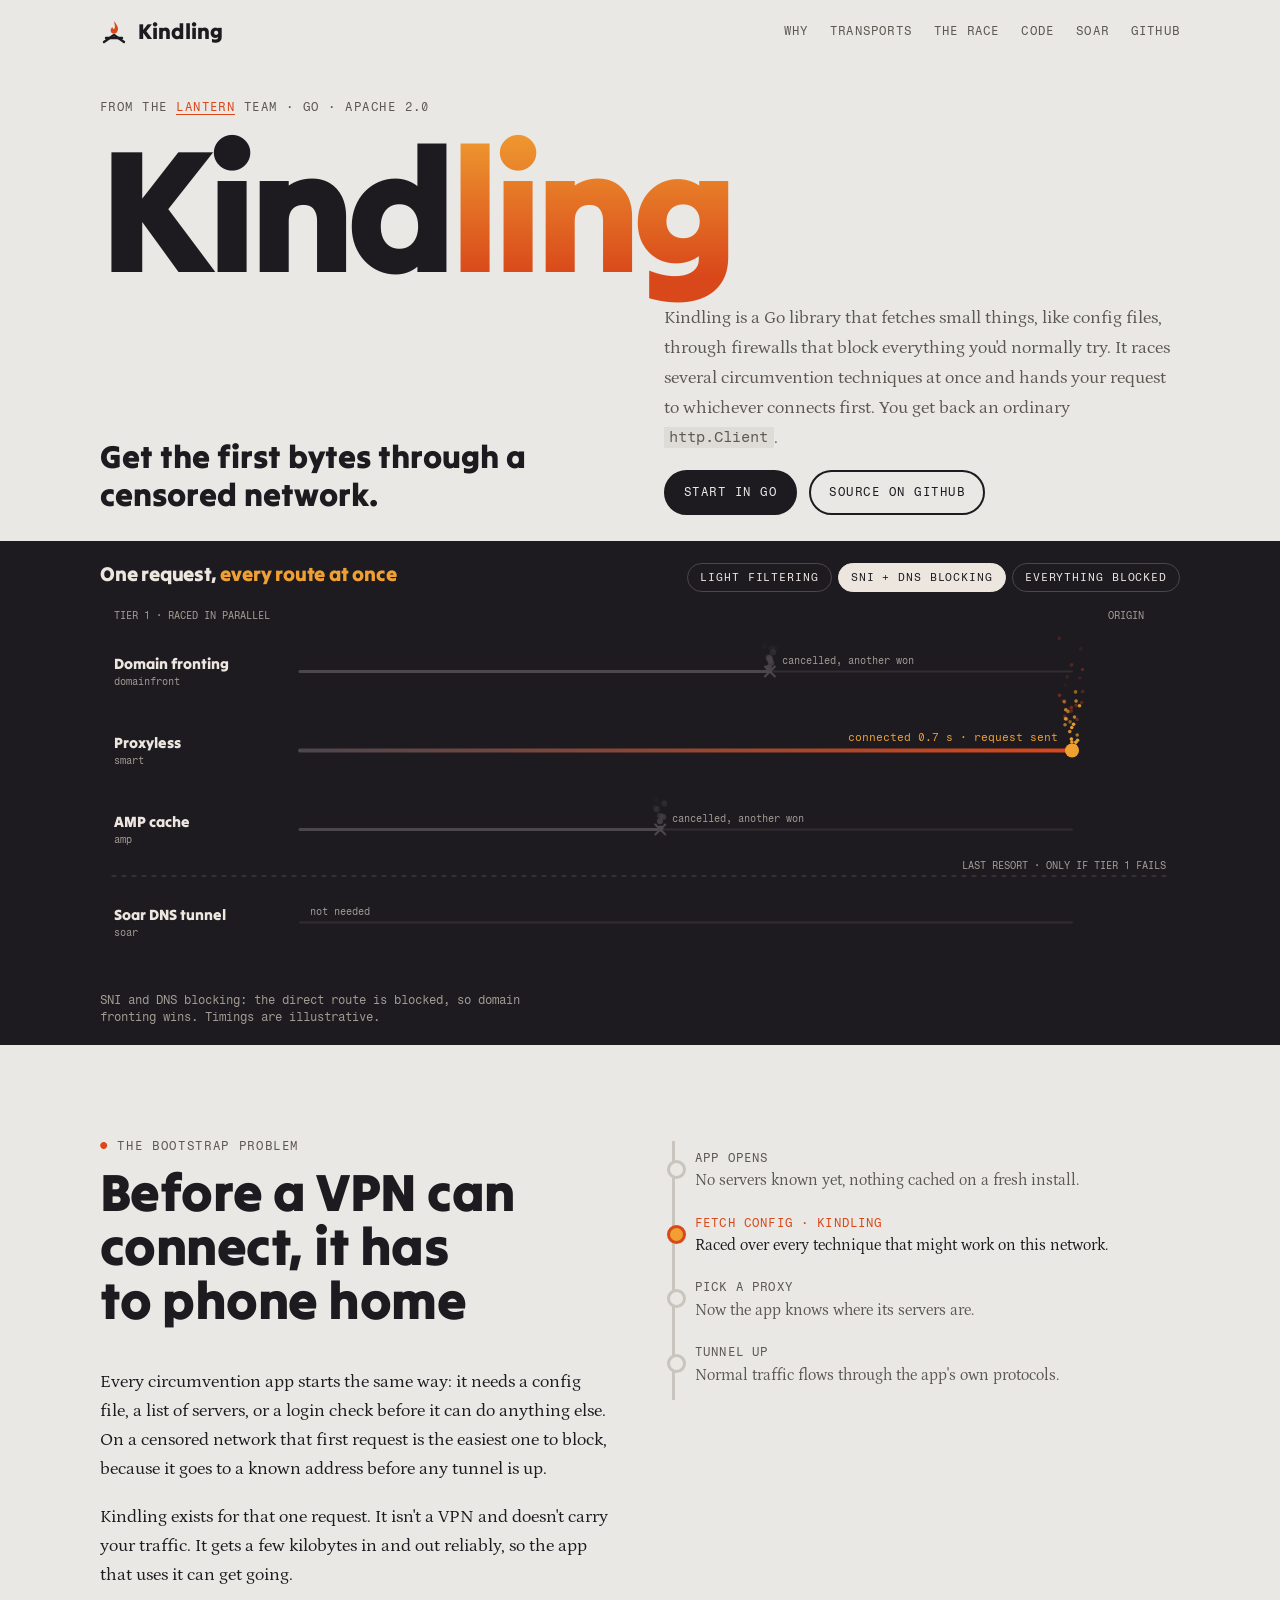
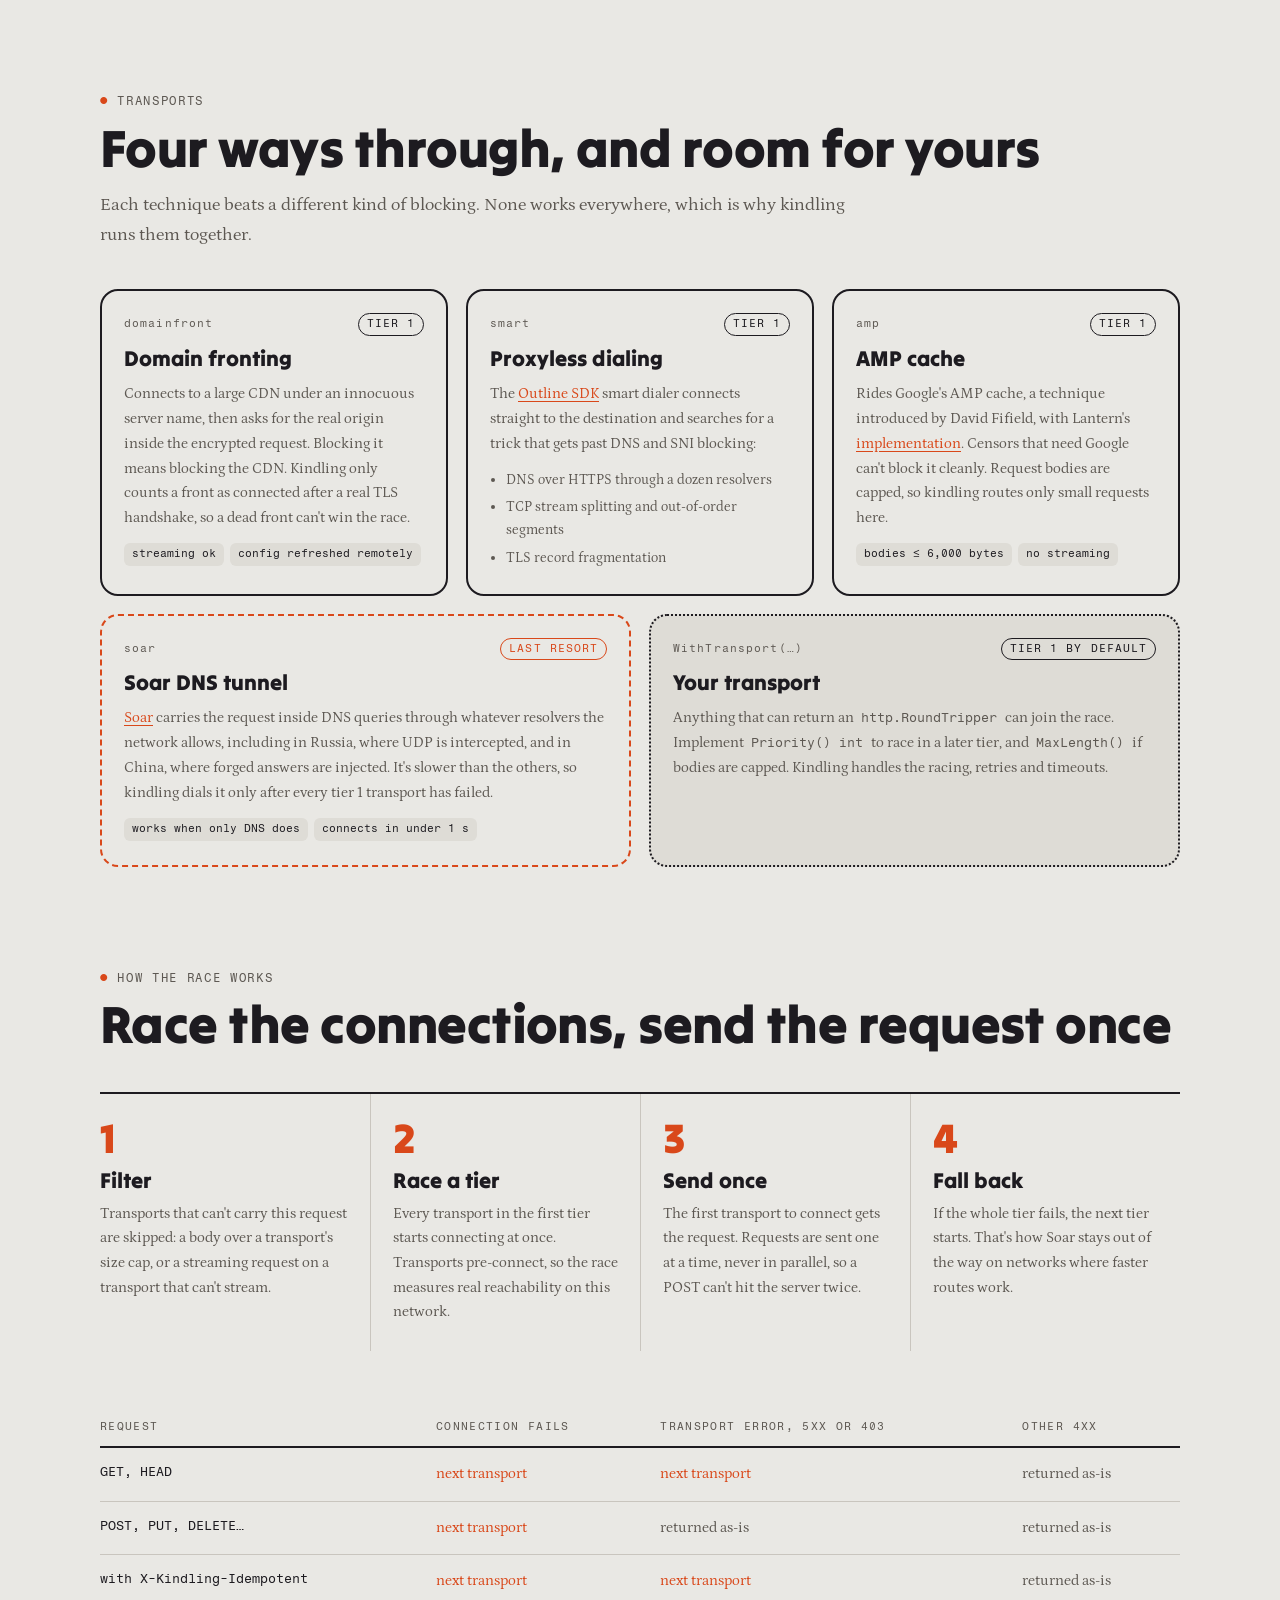
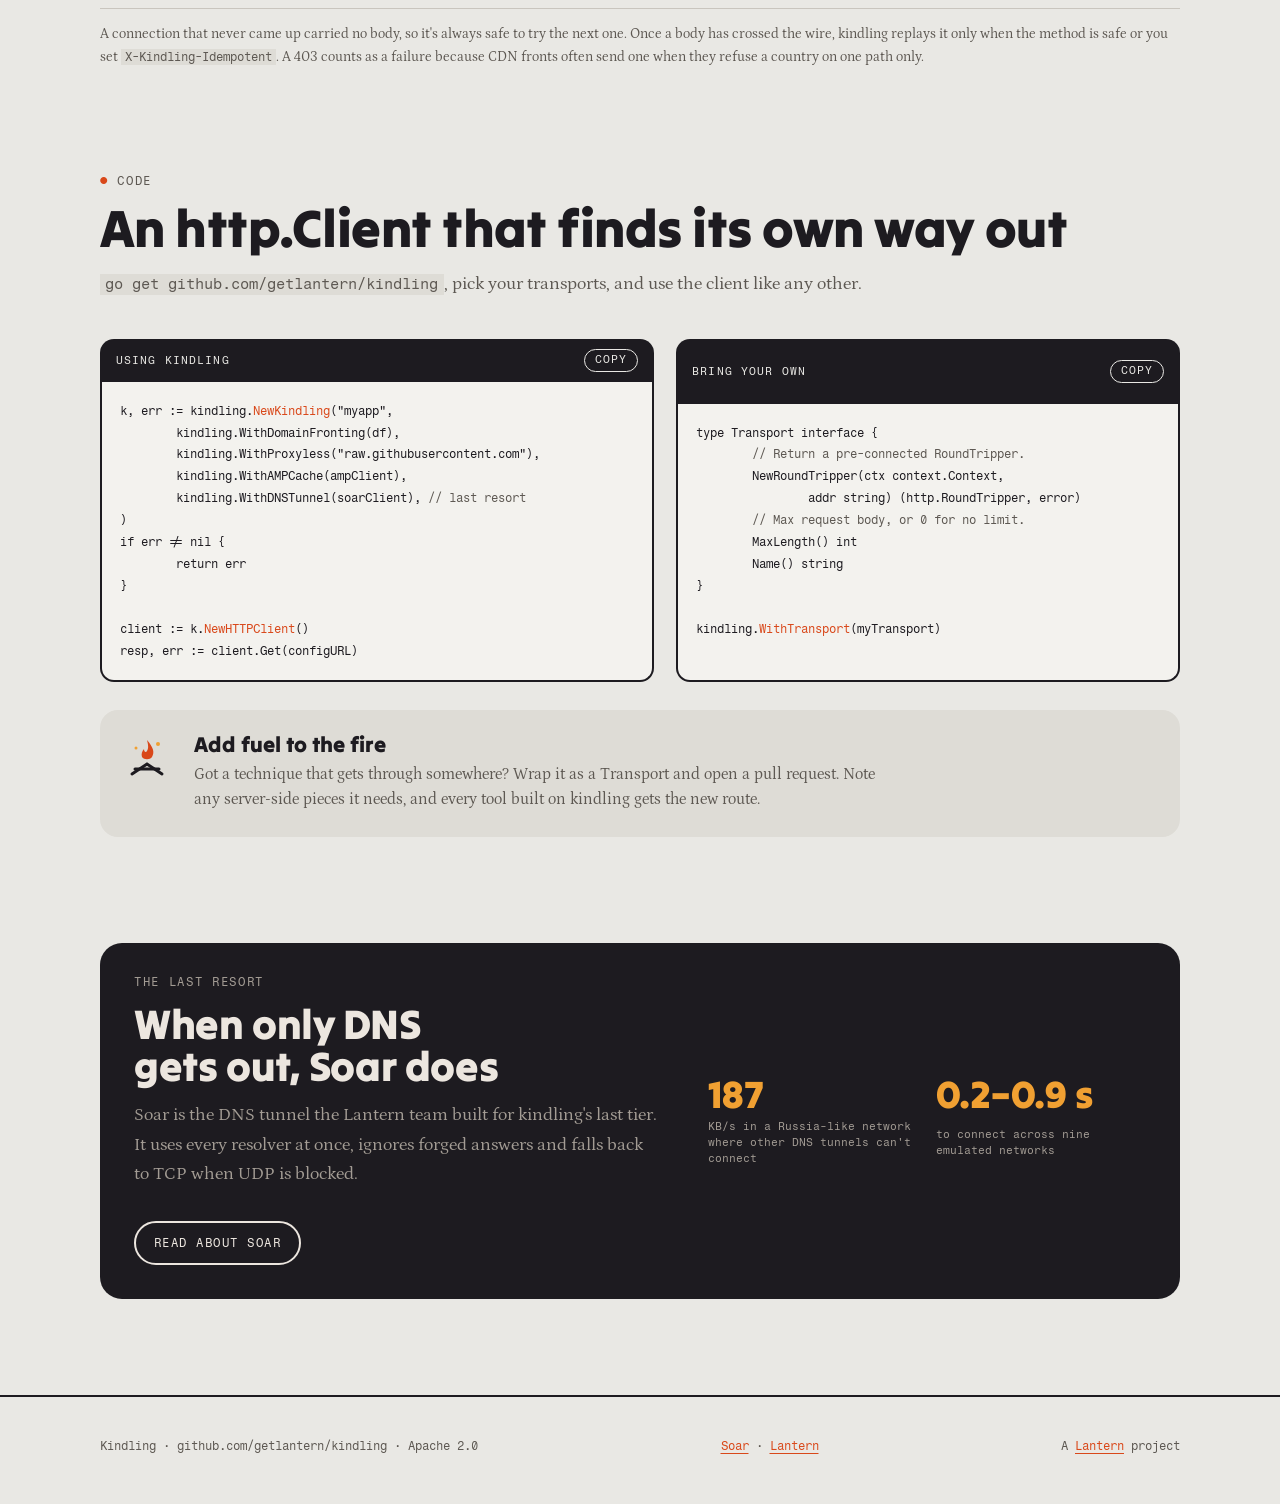
==== site/index.html @ efc10c7e "Add the kindling.lantern.io website A static landing page for Cloudflare Pages, served from site/.  " ====
<!doctype html>
<html lang="en">
<head>
<meta charset="utf-8">
<meta name="viewport" content="width=device-width, initial-scale=1, viewport-fit=cover">
<meta property="og:title" content="Kindling">
<meta property="og:description" content="Get an app's first requests through censoring firewalls by racing several circumvention techniques.">
<meta property="og:url" content="https://kindling.lantern.io/">
<meta property="og:type" content="website">
<link rel="canonical" href="https://kindling.lantern.io/">
<link rel="icon" href="data:image/svg+xml,%3Csvg xmlns='http://www.w3.org/2000/svg' viewBox='0 0 28 28'%3E%3Cpath d='M4 24 L14 17 L24 24' fill='none' stroke='%231d1b20' stroke-width='2.4' stroke-linecap='round'/%3E%3Cpath d='M6 20 L22 20' stroke='%231d1b20' stroke-width='2.4' stroke-linecap='round'/%3E%3Cpath d='M14 3 C18 8 19 11 17 14 C16 16 12 16 11 14 C10 12 11 10 12.5 9 C12.5 11 14 11.5 14.5 10.5 C15.5 8.5 14.5 6 14 3 Z' fill='%23d9481a'/%3E%3C/svg%3E">
<title>Kindling</title>
<meta name="description" content="Kindling is a Go library that gets an app's first requests through censoring firewalls by racing domain fronting, proxyless dialing, AMP caching and the Soar DNS tunnel.">
<link rel="preconnect" href="https://fonts.googleapis.com">
<link rel="preconnect" href="https://fonts.gstatic.com" crossorigin>
<link rel="stylesheet" href="https://fonts.googleapis.com/css2?family=Tilt+Warp&family=Petrona:ital,wght@0,400;0,600;1,400&family=Fragment+Mono&display=swap">
<style>
/* Layout: a fire-starting field manual. Cool ash paper, soot ink, one ember gradient that only
   appears where something catches; race lanes as the hero, then numbered steps of the race. */
:root {
  --ash: #e9e8e4;
  --ash-2: #dedcd6;
  --soot: #1d1b20;
  --char: #5d5852;
  --smoke: #c9c5be;
  --ember: #d9481a;
  --flame: #f0a032;
  --code-bg: #f3f2ee;
  --band: #1d1b20; --band-fg: #ece6df; --band-muted: #a39c94; --band-line: #4c464d;
  --display: "Tilt Warp", "Arial Rounded MT Bold", "Trebuchet MS", sans-serif;
  --body: "Petrona", Georgia, "Times New Roman", serif;
  --mono: "Fragment Mono", ui-monospace, "SFMono-Regular", Menlo, Consolas, monospace;
  --wrap: 1120px;
}
@media (prefers-color-scheme: dark) {
  :root:not([data-theme="light"]) {
    --ash: #141216; --ash-2: #1c191e; --soot: #eee8e2; --char: #a59e96; --smoke: #3a3539;
    --ember: #ff6a33; --flame: #ffbe5c; --code-bg: #19161b; --band: #241f27; color-scheme: dark;
  }
}
:root[data-theme="dark"] {
  --ash: #141216; --ash-2: #1c191e; --soot: #eee8e2; --char: #a59e96; --smoke: #3a3539;
  --ember: #ff6a33; --flame: #ffbe5c; --code-bg: #19161b; --band: #241f27; color-scheme: dark;
}

* { box-sizing: border-box; }
html { scroll-behavior: smooth; }
@media (prefers-reduced-motion: reduce) { html { scroll-behavior: auto; } }
body { margin: 0; background: var(--ash); color: var(--soot); font: 400 18px/1.62 var(--body); }
a { color: var(--ember); text-underline-offset: 3px; }
a:hover { color: var(--soot); }
:focus-visible { outline: 2px solid var(--ember); outline-offset: 3px; }
.wrap { max-width: var(--wrap); margin: 0 auto; padding-inline: 20px; }
h1, h2, h3 { font-family: var(--display); font-weight: 400; text-wrap: balance; margin: 0; line-height: 1.02; }
h2 { font-size: clamp(2.1rem, 5vw, 3.3rem); letter-spacing: -.01em; }
h3 { font-size: 1.35rem; }
p { margin: 0; max-width: 64ch; }
code { font-family: var(--mono); font-size: .82em; background: var(--ash-2); padding: .08em .35em; }
.kicker { font: 400 .74rem/1 var(--mono); letter-spacing: .14em; text-transform: uppercase; color: var(--char); }
.kicker b { color: var(--ember); font-weight: 400; }
.lede { font-size: 1.15rem; color: var(--char); }
.ember-text {
  background: linear-gradient(180deg, var(--flame) 10%, var(--ember) 80%);
  -webkit-background-clip: text; background-clip: text; color: transparent;
}

/* bar */
.bar { display: flex; justify-content: space-between; align-items: center; gap: 16px; padding-block: 18px; }
.mark { display: flex; align-items: center; gap: 10px; text-decoration: none; color: var(--soot); font: 400 1.35rem/1 var(--display); }
.mark svg { width: 28px; height: 28px; }
.nav { display: flex; flex-wrap: wrap; gap: 6px 22px; font: 400 .74rem/1 var(--mono); letter-spacing: .1em; text-transform: uppercase; }
.nav a { color: var(--char); text-decoration: none; }
.nav a:hover { color: var(--ember); }

/* hero */
.hero { padding-block: 34px 26px; display: grid; gap: 22px; }
.byline { font: 400 .76rem/1.4 var(--mono); letter-spacing: .12em; text-transform: uppercase; color: var(--char); }
.byline a { color: var(--ember); text-decoration: none; border-bottom: 1px solid currentColor; }
.hero h1 { font-size: clamp(4.6rem, 15vw, 11rem); line-height: .82; letter-spacing: -.04em; }
.hero .sub { display: grid; grid-template-columns: minmax(0, 1fr) minmax(0, 1fr); gap: 24px 48px; align-items: end; }
.hero .sub .big { font: 400 clamp(1.45rem, 3vw, 2rem)/1.2 var(--display); max-width: 22ch; }
.cta { display: flex; flex-wrap: wrap; gap: 12px; margin-top: 18px; }
.btn { font: 400 .78rem/1 var(--mono); letter-spacing: .12em; text-transform: uppercase; text-decoration: none; padding: 14px 18px; border: 2px solid var(--soot); color: var(--soot); border-radius: 999px; }
.btn.hot { background: var(--soot); color: var(--ash); }
.btn:hover { border-color: var(--ember); color: var(--ember); }
.btn.hot:hover { background: var(--ember); color: var(--ash); border-color: var(--ember); }

/* race */
.race { background: var(--band); color: var(--band-fg); }
.race .wrap { padding-block: 22px 18px; display: grid; gap: 10px; }
.race-head { display: flex; flex-wrap: wrap; justify-content: space-between; gap: 8px 20px; align-items: baseline; }
.race-head h2 { font-size: 1.25rem; color: var(--band-fg); }
.race-head h2 span { color: var(--flame); }
.race-head p { font: 400 .74rem/1.5 var(--mono); color: var(--band-muted); max-width: none; }
.scenes { display: flex; flex-wrap: wrap; gap: 6px; }
.scene { appearance: none; cursor: pointer; font: 400 .7rem/1 var(--mono); letter-spacing: .08em; text-transform: uppercase; padding: 8px 12px; border-radius: 999px; border: 1px solid var(--band-line); background: transparent; color: var(--band-fg); }
.scene[aria-pressed="true"] { background: var(--band-fg); color: var(--band); border-color: var(--band-fg); }
.scene:hover { border-color: var(--flame); }
#lanes { display: block; width: 100%; height: clamp(300px, 34vw, 380px); }
.race-note { font: 400 .72rem/1.5 var(--mono); color: var(--band-muted); }

/* sections */
section { padding-block: 96px 10px; }
.head { display: grid; gap: 14px; margin-bottom: 40px; }

/* problem */
.problem { display: grid; grid-template-columns: minmax(0, 1fr) minmax(0, 1fr); gap: 32px 64px; align-items: start; }
.problem p + p { margin-top: 1em; }
.boot { margin: 0; padding: 0; list-style: none; border-left: 3px solid var(--smoke); display: grid; gap: 0; }
.boot li { padding: 12px 0 12px 20px; position: relative; font-size: .98rem; color: var(--char); }
.boot li::before { content: ""; position: absolute; left: -8px; top: 19px; width: 13px; height: 13px; border-radius: 50%; background: var(--ash); border: 3px solid var(--smoke); }
.boot li.hot { color: var(--soot); }
.boot li.hot::before { border-color: var(--ember); background: var(--flame); }
.boot b { font: 400 .72rem/1 var(--mono); letter-spacing: .1em; text-transform: uppercase; display: block; margin-bottom: 4px; color: var(--char); }
.boot li.hot b { color: var(--ember); }

/* fuel */
.fuel { display: grid; grid-template-columns: repeat(6, minmax(0, 1fr)); gap: 18px; }
.stick { grid-column: span 2; border: 2px solid var(--soot); border-radius: 18px; padding: 22px 22px 24px; display: grid; gap: 12px; align-content: start; background: var(--ash); }
.stick.wide { grid-column: span 3; }
.stick .top { display: flex; justify-content: space-between; gap: 10px; align-items: baseline; }
.stick .name { font: 400 .7rem/1 var(--mono); letter-spacing: .1em; color: var(--char); }
.stick .tier { font: 400 .66rem/1 var(--mono); letter-spacing: .1em; text-transform: uppercase; padding: 5px 8px; border-radius: 999px; border: 1px solid var(--soot); white-space: nowrap; }
.stick.last { border-style: dashed; border-color: var(--ember); }
.stick.last .tier { border-color: var(--ember); color: var(--ember); }
.stick p { font-size: .96rem; color: var(--char); }
.stick ul { margin: 0; padding-left: 1.1em; font-size: .9rem; color: var(--char); display: grid; gap: 4px; }
.stick .limits { display: flex; flex-wrap: wrap; gap: 6px; }
.stick .limits span { font: 400 .66rem/1 var(--mono); background: var(--ash-2); padding: 6px 8px; border-radius: 6px; }
.stick.yours { background: var(--ash-2); border-style: dotted; }

/* how the race works */
.steps { display: grid; grid-template-columns: repeat(4, minmax(0, 1fr)); gap: 0; counter-reset: s; border-top: 2px solid var(--soot); }
.step { padding: 24px 22px 26px 0; display: grid; gap: 10px; align-content: start; }
.step + .step { padding-left: 22px; border-left: 1px solid var(--smoke); }
.step::before { counter-increment: s; content: counter(s); font: 400 2.6rem/1 var(--display); color: var(--ember); }
.step p { font-size: .95rem; color: var(--char); }

.retry { margin-top: 56px; overflow-x: auto; }
.retry table { width: 100%; border-collapse: collapse; min-width: 640px; }
.retry th, .retry td { text-align: left; padding: 14px 16px 14px 0; border-bottom: 1px solid var(--smoke); vertical-align: top; font-size: .95rem; }
.retry thead th { font: 400 .7rem/1 var(--mono); letter-spacing: .12em; text-transform: uppercase; color: var(--char); border-bottom: 2px solid var(--soot); }
.retry td:first-child { font: 400 .82rem/1.5 var(--mono); white-space: nowrap; }
.yes { color: var(--ember); }
.no { color: var(--char); }
.retry caption { caption-side: bottom; text-align: left; padding-top: 14px; font-size: .9rem; color: var(--char); }

/* code */
.code { display: grid; grid-template-columns: minmax(0, 1.1fr) minmax(0, 1fr); gap: 22px; }
.term { margin: 0; display: grid; min-width: 0; }
.term .top { display: flex; justify-content: space-between; align-items: center; gap: 12px; padding: 10px 16px; background: var(--soot); color: var(--ash); border-radius: 14px 14px 0 0; font: 400 .7rem/1 var(--mono); letter-spacing: .1em; text-transform: uppercase; }
.term button { appearance: none; cursor: pointer; border: 1px solid currentColor; background: transparent; color: inherit; border-radius: 999px; padding: 5px 10px; font: 400 .66rem/1 var(--mono); letter-spacing: .1em; text-transform: uppercase; }
.term button:hover { color: var(--flame); }
.term pre { margin: 0; padding: 18px; background: var(--code-bg); border: 2px solid var(--soot); border-top: 0; border-radius: 0 0 14px 14px; font: 400 .78rem/1.75 var(--mono); overflow-x: auto; }
.term pre i { color: var(--char); font-style: normal; }
.term pre b { color: var(--ember); font-weight: 400; }
.contrib { margin-top: 28px; display: grid; grid-template-columns: auto minmax(0, 1fr); gap: 18px 24px; align-items: start; padding: 24px; border-radius: 18px; background: var(--ash-2); }
.contrib svg { width: 46px; height: 46px; }
.contrib h3 { margin-bottom: 6px; }
.contrib p { color: var(--char); font-size: .98rem; }

/* soar callout */
.soar { margin-top: 96px; border-radius: 22px; background: var(--band); color: var(--band-fg); padding: 34px; display: grid; grid-template-columns: minmax(0, 1.2fr) minmax(0, 1fr); gap: 24px 48px; align-items: center; }
.soar h2 { color: var(--band-fg); font-size: clamp(1.9rem, 4vw, 2.6rem); }
.soar p { color: var(--band-muted); }
.soar .kicker { color: var(--band-muted); }
.soar .nums { display: grid; grid-template-columns: repeat(2, minmax(0, 1fr)); gap: 18px; }
.soar .nums div { display: grid; gap: 4px; }
.soar .nums b { font: 400 2.4rem/1 var(--display); color: var(--flame); font-variant-numeric: tabular-nums; }
.soar .nums span { font: 400 .7rem/1.45 var(--mono); color: var(--band-muted); }
.soar .btn { border-color: var(--band-fg); color: var(--band-fg); }
.soar .btn:hover { border-color: var(--flame); color: var(--flame); }

footer { margin-top: 96px; border-top: 2px solid var(--soot); padding-block: 40px 48px; }
footer .wrap { display: flex; flex-wrap: wrap; justify-content: space-between; gap: 18px; font: 400 .74rem/1.6 var(--mono); color: var(--char); }

@keyframes rise { from { transform: translateY(12px); opacity: .001; } to { transform: none; opacity: 1; } }
.hero > * { animation: rise .7s cubic-bezier(.2,.7,.2,1) both; }
.hero > *:nth-child(2) { animation-delay: .1s; }
.hero > *:nth-child(3) { animation-delay: .2s; }
@media (prefers-reduced-motion: reduce) { .hero > * { animation: none; } }

@media (max-width: 960px) {
  .fuel { grid-template-columns: repeat(2, minmax(0, 1fr)); }
  .stick, .stick.wide { grid-column: span 1; }
  .stick.yours { grid-column: span 2; }
  .steps { grid-template-columns: repeat(2, minmax(0, 1fr)); }
  .step:nth-child(3) { padding-left: 0; border-left: 0; }
  .step:nth-child(n+3) { border-top: 1px solid var(--smoke); }
  .problem, .code, .soar, .hero .sub { grid-template-columns: minmax(0, 1fr); }
}
@media (max-width: 620px) {
  body { font-size: 17px; }
  .nav { display: none; }
  .fuel { grid-template-columns: minmax(0, 1fr); }
  .stick.yours { grid-column: span 1; }
  .steps { grid-template-columns: minmax(0, 1fr); }
  .step, .step + .step { padding-left: 0; border-left: 0; }
  .step + .step { border-top: 1px solid var(--smoke); }
  .soar { padding: 24px; }
  .contrib { grid-template-columns: minmax(0, 1fr); }
}
</style>
</head>
<body>

<div class="wrap">
  <header class="bar">
    <a class="mark" href="#top" aria-label="Kindling home">
      <svg viewBox="0 0 28 28" aria-hidden="true"><path d="M4 24 L14 17 L24 24" fill="none" stroke="currentColor" stroke-width="2.4" stroke-linecap="round"/><path d="M6 20 L22 20" stroke="currentColor" stroke-width="2.4" stroke-linecap="round"/><path d="M14 3 C18 8 19 11 17 14 C16 16 12 16 11 14 C10 12 11 10 12.5 9 C12.5 11 14 11.5 14.5 10.5 C15.5 8.5 14.5 6 14 3 Z" fill="var(--ember)"/></svg>
      Kindling
    </a>
    <nav class="nav" aria-label="Sections">
      <a href="#why">Why</a>
      <a href="#fuel">Transports</a>
      <a href="#race">The race</a>
      <a href="#code">Code</a>
      <a href="https://soar.lantern.io">Soar</a>
      <a href="https://github.com/getlantern/kindling">GitHub</a>
    </nav>
  </header>

  <div class="hero" id="top">
    <p class="byline">From the <a href="https://lantern.io">Lantern</a> team · Go · Apache 2.0</p>
    <h1>Kind<span class="ember-text">ling</span></h1>
    <div class="sub">
      <p class="big">Get the first bytes through a censored network.</p>
      <div>
        <p class="lede">Kindling is a Go library that fetches small things, like config files, through firewalls that block everything you'd normally try. It races several circumvention techniques at once and hands your request to whichever connects first. You get back an ordinary <code>http.Client</code>.</p>
        <div class="cta">
          <a class="btn hot" href="#code">Start in Go</a>
          <a class="btn" href="https://github.com/getlantern/kindling">Source on GitHub</a>
        </div>
      </div>
    </div>
  </div>
</div>

<div class="race" aria-label="Animated race between kindling's transports">
  <div class="wrap">
    <div class="race-head">
      <h2>One request, <span>every route at once</span></h2>
      <div class="scenes" role="group" aria-label="Network">
        <button type="button" class="scene" data-s="0" aria-pressed="true">Light filtering</button>
        <button type="button" class="scene" data-s="1" aria-pressed="false">SNI + DNS blocking</button>
        <button type="button" class="scene" data-s="2" aria-pressed="false">Everything blocked</button>
      </div>
    </div>
    <canvas id="lanes"></canvas>
    <p class="race-note" id="race-note">Illustrative timings.</p>
  </div>
</div>

<div class="wrap">
  <section id="why" aria-labelledby="why-h">
    <div class="problem">
      <div>
        <div class="head"><span class="kicker"><b>●</b> The bootstrap problem</span><h2 id="why-h">Before a VPN can connect, it has to phone home</h2></div>
        <p>Every circumvention app starts the same way: it needs a config file, a list of servers, or a login check before it can do anything else. On a censored network that first request is the easiest one to block, because it goes to a known address before any tunnel is up.</p>
        <p>Kindling exists for that one request. It isn't a VPN and doesn't carry your traffic. It gets a few kilobytes in and out reliably, so the app that uses it can get going.</p>
      </div>
      <ol class="boot" aria-label="App start-up">
        <li><b>App opens</b>No servers known yet, nothing cached on a fresh install.</li>
        <li class="hot"><b>Fetch config · kindling</b>Raced over every technique that might work on this network.</li>
        <li><b>Pick a proxy</b>Now the app knows where its servers are.</li>
        <li><b>Tunnel up</b>Normal traffic flows through the app's own protocols.</li>
      </ol>
    </div>
  </section>

  <section id="fuel" aria-labelledby="fuel-h">
    <div class="head">
      <span class="kicker"><b>●</b> Transports</span>
      <h2 id="fuel-h">Four ways through, and room for yours</h2>
      <p class="lede">Each technique beats a different kind of blocking. None works everywhere, which is why kindling runs them together.</p>
    </div>
    <div class="fuel">
      <article class="stick">
        <div class="top"><span class="name">domainfront</span><span class="tier">Tier 1</span></div>
        <h3>Domain fronting</h3>
        <p>Connects to a large CDN under an innocuous server name, then asks for the real origin inside the encrypted request. Blocking it means blocking the CDN. Kindling only counts a front as connected after a real TLS handshake, so a dead front can't win the race.</p>
        <div class="limits"><span>streaming ok</span><span>config refreshed remotely</span></div>
      </article>
      <article class="stick">
        <div class="top"><span class="name">smart</span><span class="tier">Tier 1</span></div>
        <h3>Proxyless dialing</h3>
        <p>The <a href="https://github.com/Jigsaw-Code/outline-sdk/tree/main/x/smart">Outline SDK</a> smart dialer connects straight to the destination and searches for a trick that gets past DNS and SNI blocking:</p>
        <ul>
          <li>DNS over HTTPS through a dozen resolvers</li>
          <li>TCP stream splitting and out-of-order segments</li>
          <li>TLS record fragmentation</li>
        </ul>
      </article>
      <article class="stick">
        <div class="top"><span class="name">amp</span><span class="tier">Tier 1</span></div>
        <h3>AMP cache</h3>
        <p>Rides Google's AMP cache, a technique introduced by David Fifield, with Lantern's <a href="https://github.com/getlantern/amp">implementation</a>. Censors that need Google can't block it cleanly. Request bodies are capped, so kindling routes only small requests here.</p>
        <div class="limits"><span>bodies ≤ 6,000 bytes</span><span>no streaming</span></div>
      </article>
      <article class="stick wide last">
        <div class="top"><span class="name">soar</span><span class="tier">Last resort</span></div>
        <h3>Soar DNS tunnel</h3>
        <p><a href="https://soar.lantern.io">Soar</a> carries the request inside DNS queries through whatever resolvers the network allows, including in Russia, where UDP is intercepted, and in China, where forged answers are injected. It's slower than the others, so kindling dials it only after every tier 1 transport has failed.</p>
        <div class="limits"><span>works when only DNS does</span><span>connects in under 1 s</span></div>
      </article>
      <article class="stick wide yours">
        <div class="top"><span class="name">WithTransport(…)</span><span class="tier">Tier 1 by default</span></div>
        <h3>Your transport</h3>
        <p>Anything that can return an <code>http.RoundTripper</code> can join the race. Implement <code>Priority() int</code> to race in a later tier, and <code>MaxLength()</code> if bodies are capped. Kindling handles the racing, retries and timeouts.</p>
      </article>
    </div>
  </section>

  <section id="race" aria-labelledby="race-h">
    <div class="head">
      <span class="kicker"><b>●</b> How the race works</span>
      <h2 id="race-h">Race the connections, send the request once</h2>
    </div>
    <div class="steps">
      <div class="step"><h3>Filter</h3><p>Transports that can't carry this request are skipped: a body over a transport's size cap, or a streaming request on a transport that can't stream.</p></div>
      <div class="step"><h3>Race a tier</h3><p>Every transport in the first tier starts connecting at once. Transports pre-connect, so the race measures real reachability on this network.</p></div>
      <div class="step"><h3>Send once</h3><p>The first transport to connect gets the request. Requests are sent one at a time, never in parallel, so a POST can't hit the server twice.</p></div>
      <div class="step"><h3>Fall back</h3><p>If the whole tier fails, the next tier starts. That's how Soar stays out of the way on networks where faster routes work.</p></div>
    </div>
    <div class="retry">
      <table>
        <thead><tr><th>Request</th><th>Connection fails</th><th>Transport error, 5xx or 403</th><th>Other 4xx</th></tr></thead>
        <tbody>
          <tr><td>GET, HEAD</td><td class="yes">next transport</td><td class="yes">next transport</td><td class="no">returned as-is</td></tr>
          <tr><td>POST, PUT, DELETE…</td><td class="yes">next transport</td><td class="no">returned as-is</td><td class="no">returned as-is</td></tr>
          <tr><td>with X-Kindling-Idempotent</td><td class="yes">next transport</td><td class="yes">next transport</td><td class="no">returned as-is</td></tr>
        </tbody>
        <caption>A connection that never came up carried no body, so it's always safe to try the next one. Once a body has crossed the wire, kindling replays it only when the method is safe or you set <code>X-Kindling-Idempotent</code>. A 403 counts as a failure because CDN fronts often send one when they refuse a country on one path only.</caption>
      </table>
    </div>
  </section>

  <section id="code" aria-labelledby="code-h">
    <div class="head">
      <span class="kicker"><b>●</b> Code</span>
      <h2 id="code-h">An http.Client that finds its own way out</h2>
      <p class="lede"><code>go get github.com/getlantern/kindling</code>, pick your transports, and use the client like any other.</p>
    </div>
    <div class="code">
      <figure class="term">
        <div class="top"><span>Using kindling</span><button type="button" data-copy="use">Copy</button></div>
<pre id="use">k, err := kindling.<b>NewKindling</b>("myapp",
	kindling.WithDomainFronting(df),
	kindling.WithProxyless("raw.githubusercontent.com"),
	kindling.WithAMPCache(ampClient),
	kindling.WithDNSTunnel(soarClient), <i>// last resort</i>
)
if err != nil {
	return err
}

client := k.<b>NewHTTPClient</b>()
resp, err := client.Get(configURL)</pre>
      </figure>
      <figure class="term">
        <div class="top"><span>Bring your own</span><button type="button" data-copy="own">Copy</button></div>
<pre id="own">type Transport interface {
	<i>// Return a pre-connected RoundTripper.</i>
	NewRoundTripper(ctx context.Context,
		addr string) (http.RoundTripper, error)
	<i>// Max request body, or 0 for no limit.</i>
	MaxLength() int
	Name() string
}

kindling.<b>WithTransport</b>(myTransport)</pre>
      </figure>
    </div>
    <div class="contrib">
      <svg viewBox="0 0 46 46" aria-hidden="true"><path d="M8 40 L23 30 L38 40" fill="none" stroke="var(--soot)" stroke-width="3" stroke-linecap="round"/><path d="M11 35 L35 35" stroke="var(--soot)" stroke-width="3" stroke-linecap="round"/><path d="M23 6 C29 13 31 18 28 23 C26 26 20 26 18 23 C17 20 18 17 20 15 C20 18 22 19 23 17 C25 14 24 10 23 6 Z" fill="var(--ember)"/><circle cx="34" cy="10" r="2" fill="var(--flame)"/><circle cx="12" cy="14" r="1.5" fill="var(--flame)"/></svg>
      <div>
        <h3>Add fuel to the fire</h3>
        <p>Got a technique that gets through somewhere? Wrap it as a Transport and open a pull request. Note any server-side pieces it needs, and every tool built on kindling gets the new route.</p>
      </div>
    </div>
  </section>

  <aside class="soar" aria-labelledby="soar-h">
    <div style="display:grid;gap:14px">
      <span class="kicker">The last resort</span>
      <h2 id="soar-h">When only DNS gets out, Soar does</h2>
      <p>Soar is the DNS tunnel the Lantern team built for kindling's last tier. It uses every resolver at once, ignores forged answers and falls back to TCP when UDP is blocked.</p>
      <div class="cta"><a class="btn" href="https://soar.lantern.io">Read about Soar</a></div>
    </div>
    <div class="nums">
      <div><b>187</b><span>KB/s in a Russia-like network where other DNS tunnels can't connect</span></div>
      <div><b>0.2–0.9 s</b><span>to connect across nine emulated networks</span></div>
    </div>
  </aside>
</div>

<footer>
  <div class="wrap">
    <span>Kindling · github.com/getlantern/kindling · Apache 2.0</span>
    <span><a href="https://soar.lantern.io">Soar</a> · <a href="https://lantern.io">Lantern</a></span>
    <span>A <a href="https://lantern.io">Lantern</a> project</span>
  </div>
</footer>

<script>
(() => {
  document.querySelectorAll("[data-copy]").forEach(b => b.addEventListener("click", () => {
    const pre = document.getElementById(b.dataset.copy);
    const reset = t => { b.textContent = t; setTimeout(() => b.textContent = "Copy", 1600); };
    const select = () => { const r = document.createRange(); r.selectNodeContents(pre); const s = getSelection(); s.removeAllRanges(); s.addRange(r); reset("Selected"); };
    try { navigator.clipboard.writeText(pre.innerText).then(() => reset("Copied"), select); } catch (e) { select(); }
  }));
})();

(() => {
  // Race lanes. Each scene lists, per transport: when it resolves (s) and whether it connects.
  const LANES = [
    { name: "Domain fronting", tag: "domainfront", tier: 1 },
    { name: "Proxyless", tag: "smart", tier: 1 },
    { name: "AMP cache", tag: "amp", tier: 1 },
    { name: "Soar DNS tunnel", tag: "soar", tier: 2 },
  ];
  const SCENES = [
    { note: "Light filtering: proxyless dialing finds a working trick first, so it carries the request.",
      r: [[1.15, true], [0.7, true], [1.5, true], [0, false]] },
    { note: "SNI and DNS blocking: the direct route is blocked, so domain fronting wins.",
      r: [[1.2, true], [1.6, false], [1.9, false], [0, false]] },
    { note: "Everything blocked: tier 1 fails, so kindling dials Soar, which gets through over DNS.",
      r: [[1.5, false], [1.3, false], [1.1, false], [0.9, true]] },
  ];
  const cv = document.getElementById("lanes"), ctx = cv.getContext("2d");
  const note = document.getElementById("race-note"), btns = [...document.querySelectorAll(".scene")];
  const reduce = matchMedia("(prefers-reduced-motion: reduce)");
  let W = 0, H = 0, col = {}, scene = 0, t0 = 0, raf = 0, sparks = [], auto = true, plan = null;

  function colors() {
    const cs = getComputedStyle(document.documentElement);
    for (const k of ["band-fg", "band-muted", "band-line", "ember", "flame"]) col[k] = cs.getPropertyValue("--" + k).trim();
    col.ash = col["band-fg"]; col.smoke = col["band-muted"]; col.char = col["band-line"];
  }
  function size() {
    const r = cv.getBoundingClientRect(), d = Math.min(devicePixelRatio || 1, 2);
    W = r.width; H = r.height; cv.width = W * d; cv.height = H * d; ctx.setTransform(d, 0, 0, d, 0, 0);
  }
  // Turn a scene into per-lane timelines: start, end, outcome; the winner is tier 1's earliest
  // success, else the last-resort lane, which starts only when all of tier 1 has failed.
  function build(s) {
    const r = SCENES[s].r, t1 = r.slice(0, 3);
    const okIdx = t1.map((x, i) => x[1] ? i : -1).filter(i => i >= 0);
    let win = -1, winAt = Infinity;
    okIdx.forEach(i => { if (t1[i][0] < winAt) { winAt = t1[i][0]; win = i; } });
    const lanes = r.map(([d, ok], i) => ({ start: 0, end: d, ok, state: "idle" }));
    if (win < 0) {
      const tierDone = Math.max(...t1.map(x => x[0]));
      lanes[3].start = tierDone + 0.25; lanes[3].end = lanes[3].start + r[3][0]; win = 3; winAt = lanes[3].end;
    } else {
      lanes.forEach((l, i) => { if (i < 3 && i !== win && l.end > winAt) { l.cancel = winAt; } });
      lanes[3].skip = true;
    }
    return { lanes, win, winAt, total: winAt + 1.1 };
  }
  const geo = () => {
    const left = Math.min(200, Math.max(120, W * .2)), right = W - Math.max(70, W * .1);
    const top = 30, gap = (H - 64) / 4;
    return { left, right, y: i => top + gap * (i + .5) + (i === 3 ? 14 : 0), gap };
  };
  function draw(t) {
    const g = geo();
    ctx.clearRect(0, 0, W, H);
    // tier divider
    const dy = (g.y(2) + g.y(3)) / 2;
    ctx.strokeStyle = col.char; ctx.setLineDash([4, 6]); ctx.lineWidth = 1;
    ctx.beginPath(); ctx.moveTo(12, dy); ctx.lineTo(W - 12, dy); ctx.stroke(); ctx.setLineDash([]);
    ctx.font = '400 10px "Fragment Mono", ui-monospace, monospace'; ctx.fillStyle = col.smoke; ctx.textBaseline = "middle"; ctx.textAlign = "right";
    ctx.fillText("LAST RESORT · ONLY IF TIER 1 FAILS", W - 14, dy - 10);
    ctx.textAlign = "left"; ctx.fillText("TIER 1 · RACED IN PARALLEL", 14, 14);
    // origin
    ctx.fillStyle = col.smoke; ctx.textAlign = "center";
    ctx.fillText("ORIGIN", g.right + (W - g.right) / 2, 14);
    LANES.forEach((L, i) => {
      const y = g.y(i), l = plan.lanes[i];
      ctx.font = '400 15px "Tilt Warp", sans-serif'; ctx.textAlign = "left"; ctx.fillStyle = col.ash;
      ctx.fillText(L.name, 14, y - 7);
      ctx.font = '400 10px "Fragment Mono", ui-monospace, monospace'; ctx.fillStyle = col.smoke;
      ctx.fillText(L.tag, 14, y + 11);
      // track
      ctx.strokeStyle = col.char; ctx.globalAlpha = .45; ctx.lineWidth = 2;
      ctx.beginPath(); ctx.moveTo(g.left, y); ctx.lineTo(g.right, y); ctx.stroke(); ctx.globalAlpha = 1;
      if (l.skip) { ctx.fillStyle = col.smoke; ctx.font = '400 10px "Fragment Mono", ui-monospace, monospace'; ctx.fillText(t > plan.winAt ? "not needed" : "waiting", g.left + 10, y - 10); return; }
      if (t < l.start) { ctx.fillStyle = col.smoke; ctx.font = '400 10px "Fragment Mono", ui-monospace, monospace'; ctx.fillText("waiting", g.left + 10, y - 10); return; }
      const stopAt = l.cancel ?? l.end;
      const local = Math.min(t, stopAt) - l.start, dur = l.end - l.start;
      // failing lanes die partway; connecting lanes reach the origin
      const reach = l.ok ? 1 : .35 + .4 * ((i * 37) % 10) / 10;
      const frac = Math.min(1, local / dur) * reach;
      const x = g.left + (g.right - g.left) * frac;
      const done = t >= stopAt;
      const isWin = plan.win === i;
      // burnt trail
      const grad = ctx.createLinearGradient(g.left, 0, x, 0);
      grad.addColorStop(0, col.char); grad.addColorStop(1, isWin || !done ? col.ember : col.char);
      ctx.strokeStyle = grad; ctx.lineWidth = isWin && done ? 4 : 3; ctx.lineCap = "round";
      ctx.beginPath(); ctx.moveTo(g.left, y); ctx.lineTo(x, y); ctx.stroke();
      if (!done) {
        // live spark
        const r = 5 + Math.sin(t * 30 + i) * 1.2;
        const glow = ctx.createRadialGradient(x, y, 0, x, y, r * 3.2);
        glow.addColorStop(0, col.flame); glow.addColorStop(.4, col.ember); glow.addColorStop(1, "transparent");
        ctx.fillStyle = glow; ctx.beginPath(); ctx.arc(x, y, r * 3.2, 0, 7); ctx.fill();
        if (Math.random() < .5) sparks.push({ x, y, vx: -20 - Math.random() * 40, vy: (Math.random() - .5) * 50, life: .5, hot: true });
      } else if (isWin) {
        if (Math.random() < .9) sparks.push({ x: g.right + (Math.random() - .5) * 10, y, vx: (Math.random() - .5) * 30, vy: -40 - Math.random() * 70, life: .9 + Math.random() * .5, hot: true });
        ctx.fillStyle = col.flame; ctx.beginPath(); ctx.arc(g.right, y, 7, 0, 7); ctx.fill();
        ctx.font = '400 11px "Fragment Mono", ui-monospace, monospace'; ctx.fillStyle = col.flame; ctx.textAlign = "right";
        ctx.fillText(`connected ${l.end.toFixed(1)} s · request sent`, g.right - 14, y - 13);
      } else {
        // fizzled or cancelled: smoke
        if (Math.random() < .25 && t - stopAt < 1.2) sparks.push({ x, y, vx: (Math.random() - .5) * 12, vy: -15 - Math.random() * 20, life: 1.1, hot: false });
        ctx.strokeStyle = col.char; ctx.lineWidth = 2;
        ctx.beginPath(); ctx.moveTo(x - 5, y - 5); ctx.lineTo(x + 5, y + 5); ctx.moveTo(x + 5, y - 5); ctx.lineTo(x - 5, y + 5); ctx.stroke();
        ctx.font = '400 10px "Fragment Mono", ui-monospace, monospace'; ctx.fillStyle = col.smoke; ctx.textAlign = "left";
        ctx.fillText(l.cancel != null ? "cancelled, another won" : "blocked", x + 12, y - 10);
      }
    });
  }
  function drawSparks(dt) {
    for (const s of sparks) {
      s.life -= dt; s.x += s.vx * dt; s.y += s.vy * dt;
      ctx.globalAlpha = Math.max(0, Math.min(1, s.life));
      ctx.fillStyle = s.hot ? (s.life > .5 ? col.flame : col.ember) : col.char;
      ctx.beginPath(); ctx.arc(s.x, s.y, s.hot ? 1.8 : 3, 0, 7); ctx.fill();
    }
    ctx.globalAlpha = 1; sparks = sparks.filter(s => s.life > 0);
  }
  function setScene(s, user) {
    scene = s; plan = build(s); t0 = performance.now(); sparks = [];
    if (user) auto = false;
    btns.forEach((b, i) => b.setAttribute("aria-pressed", i === s));
    note.textContent = SCENES[s].note + " Timings are illustrative.";
    if (reduce.matches) { draw(plan.total); }
  }
  let last = 0;
  function frame(now) {
    raf = requestAnimationFrame(frame);
    const dt = Math.min(.05, (now - last) / 1000 || 0); last = now;
    const t = (now - t0) / 1000 / 1.0;
    draw(Math.min(t, plan.total)); drawSparks(dt);
    if (t > plan.total + 1.4) { if (auto) setScene((scene + 1) % SCENES.length); else setScene(scene); }
  }
  function run() {
    cancelAnimationFrame(raf); colors(); size();
    if (!plan) setScene(0);
    if (reduce.matches) { draw(plan.total); return; }
    raf = requestAnimationFrame(n => { last = n; frame(n); });
  }
  btns.forEach(b => b.addEventListener("click", () => { setScene(+b.dataset.s, true); if (reduce.matches) draw(plan.total); }));
  addEventListener("resize", () => { size(); if (reduce.matches) draw(plan.total); });
  const restyle = () => { colors(); if (reduce.matches) draw(plan.total); };
  matchMedia("(prefers-color-scheme: dark)").addEventListener?.("change", restyle);
  new MutationObserver(restyle).observe(document.documentElement, { attributes: true, attributeFilter: ["data-theme"] });
  reduce.addEventListener?.("change", run);
  document.addEventListener("visibilitychange", () => { if (document.hidden) cancelAnimationFrame(raf); else run(); });
  // first frame: draw the finished race so the page reads at rest
  colors(); size(); setScene(0); draw(plan.total);
  (document.fonts?.ready || Promise.resolve()).then(run);
})();
</script>
</body>
</html>
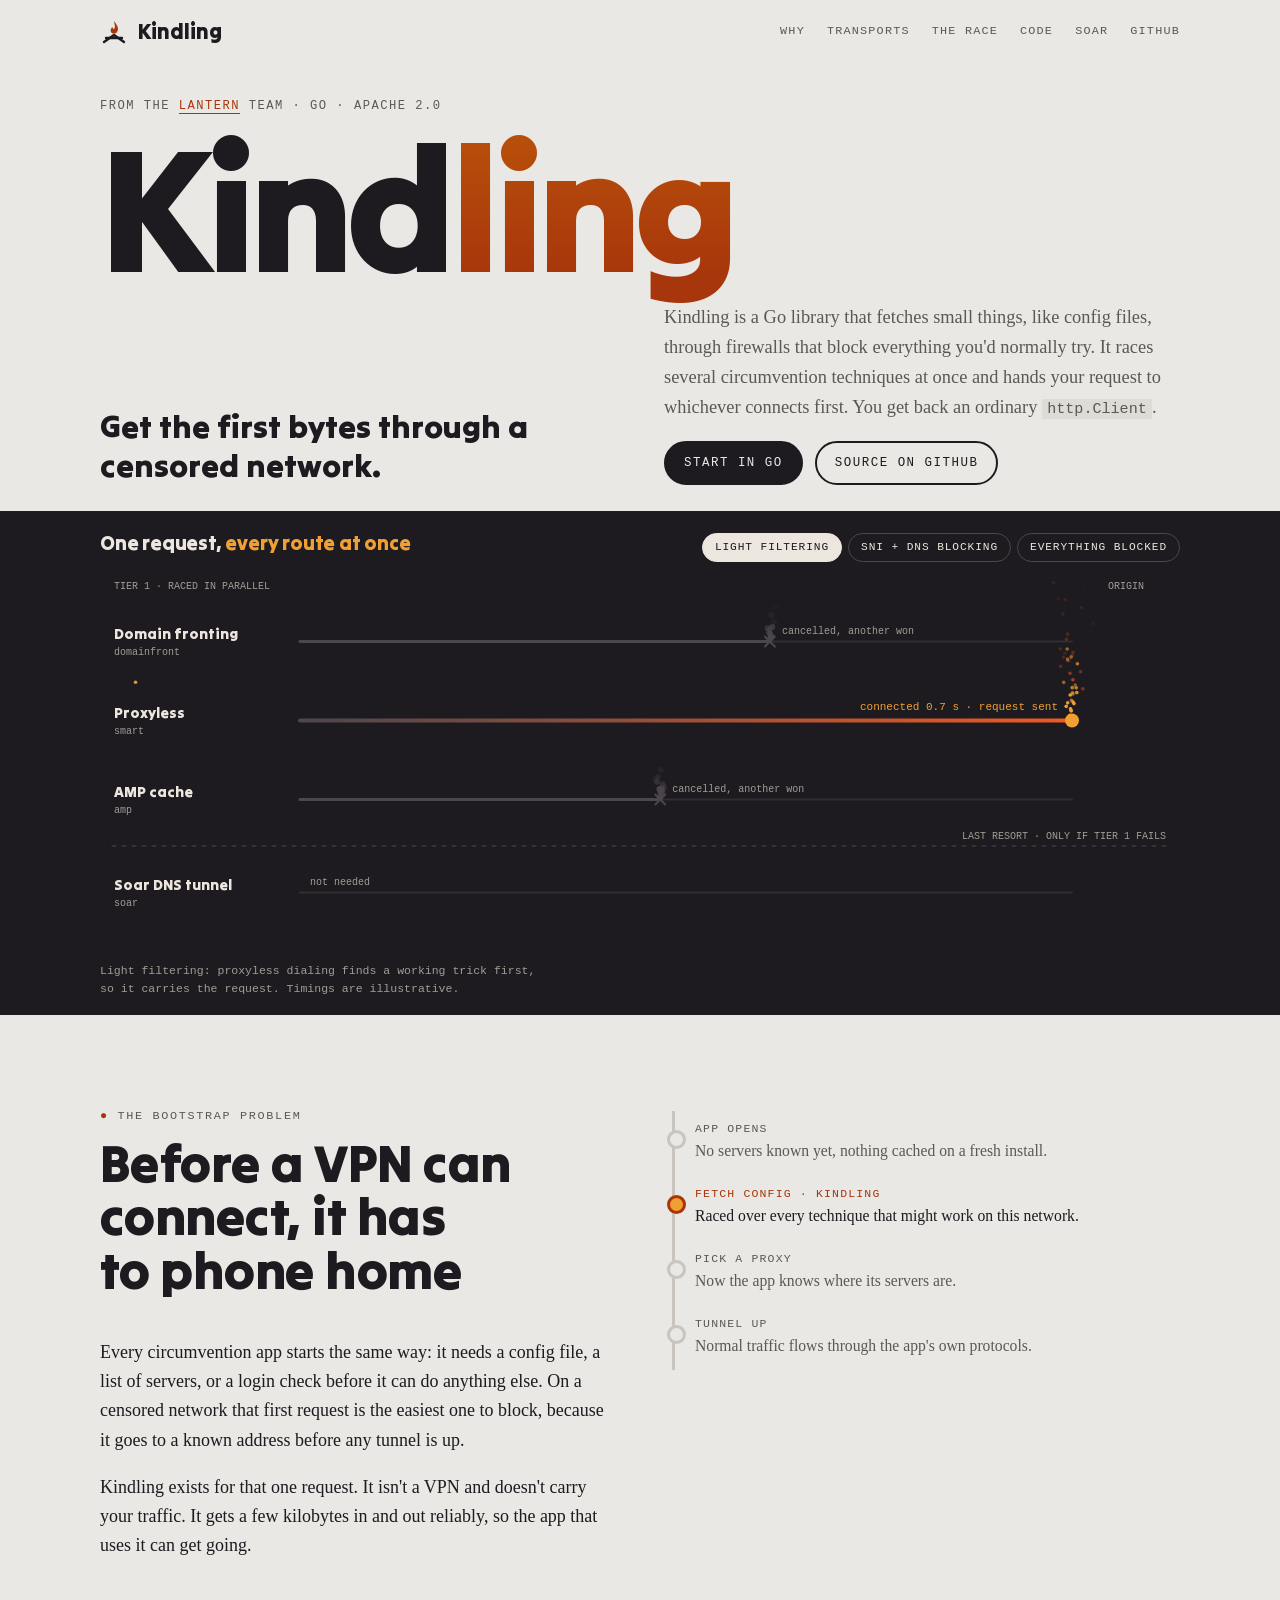
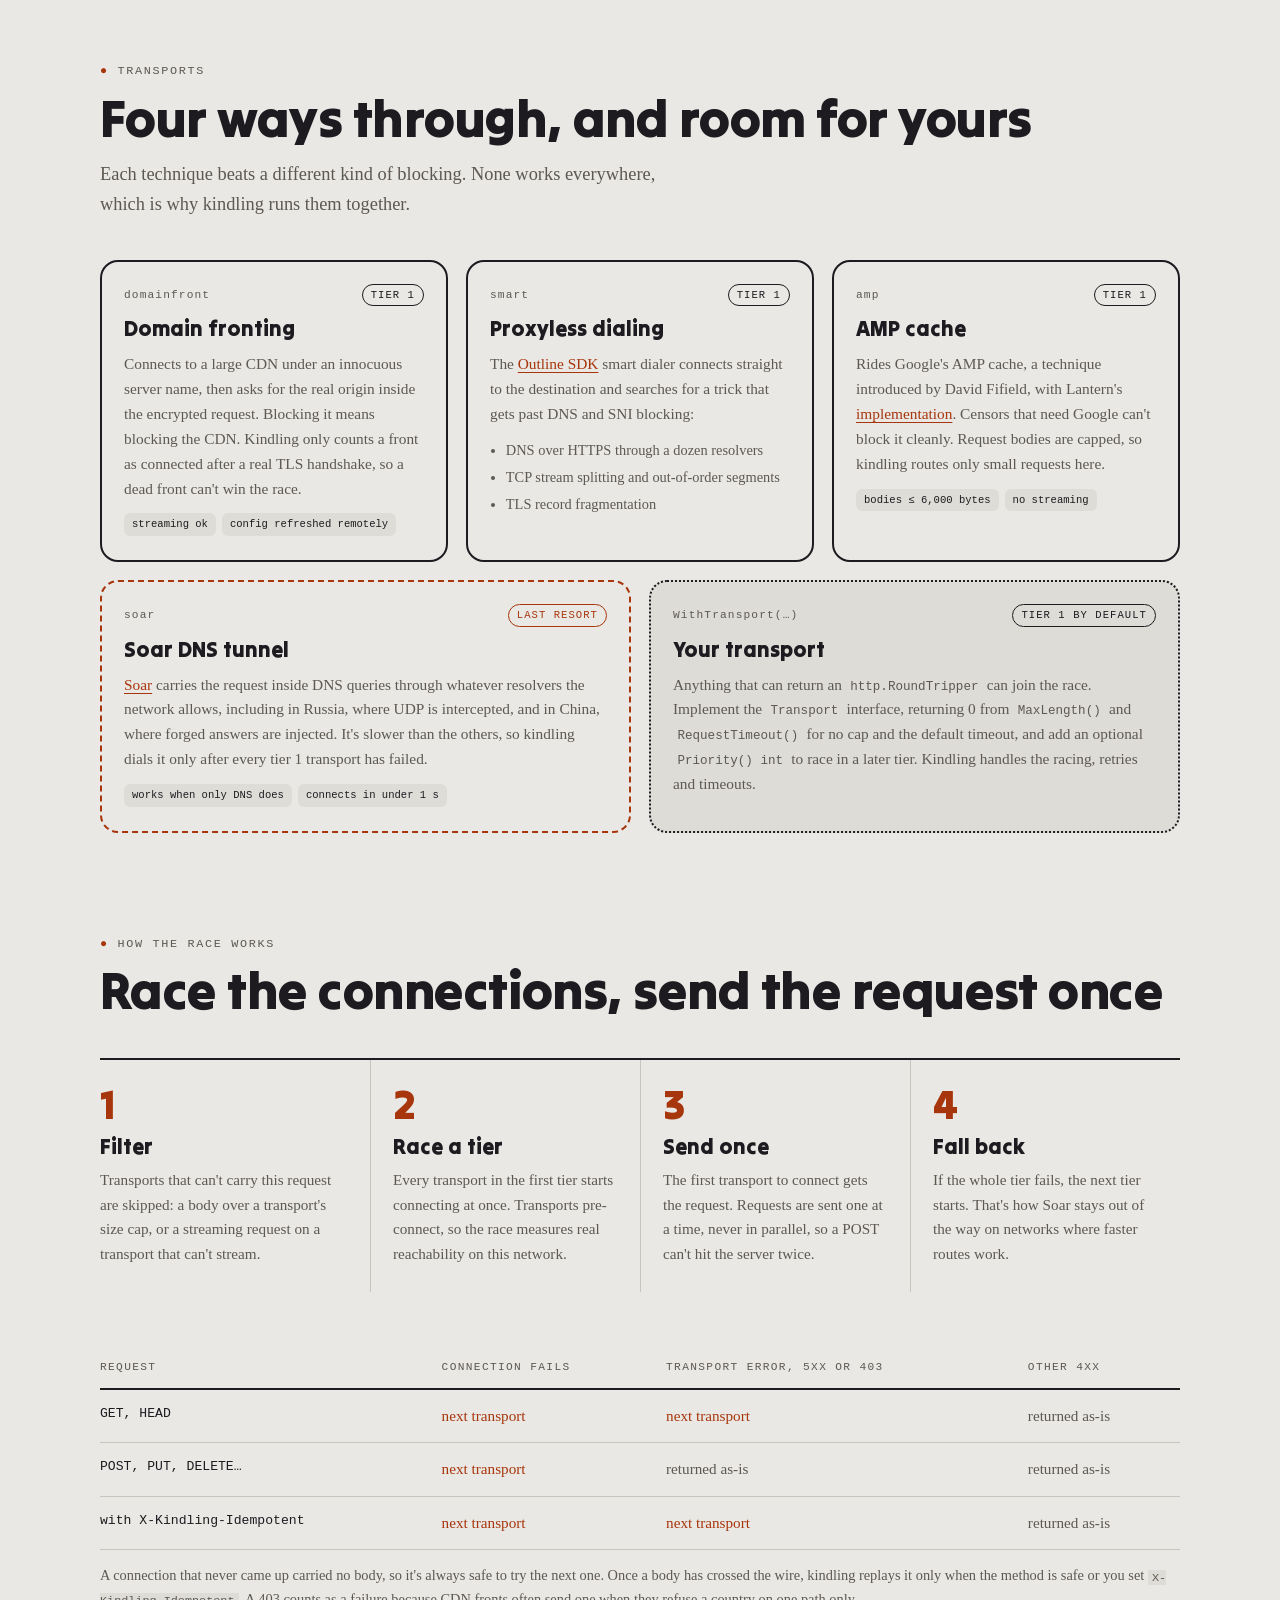
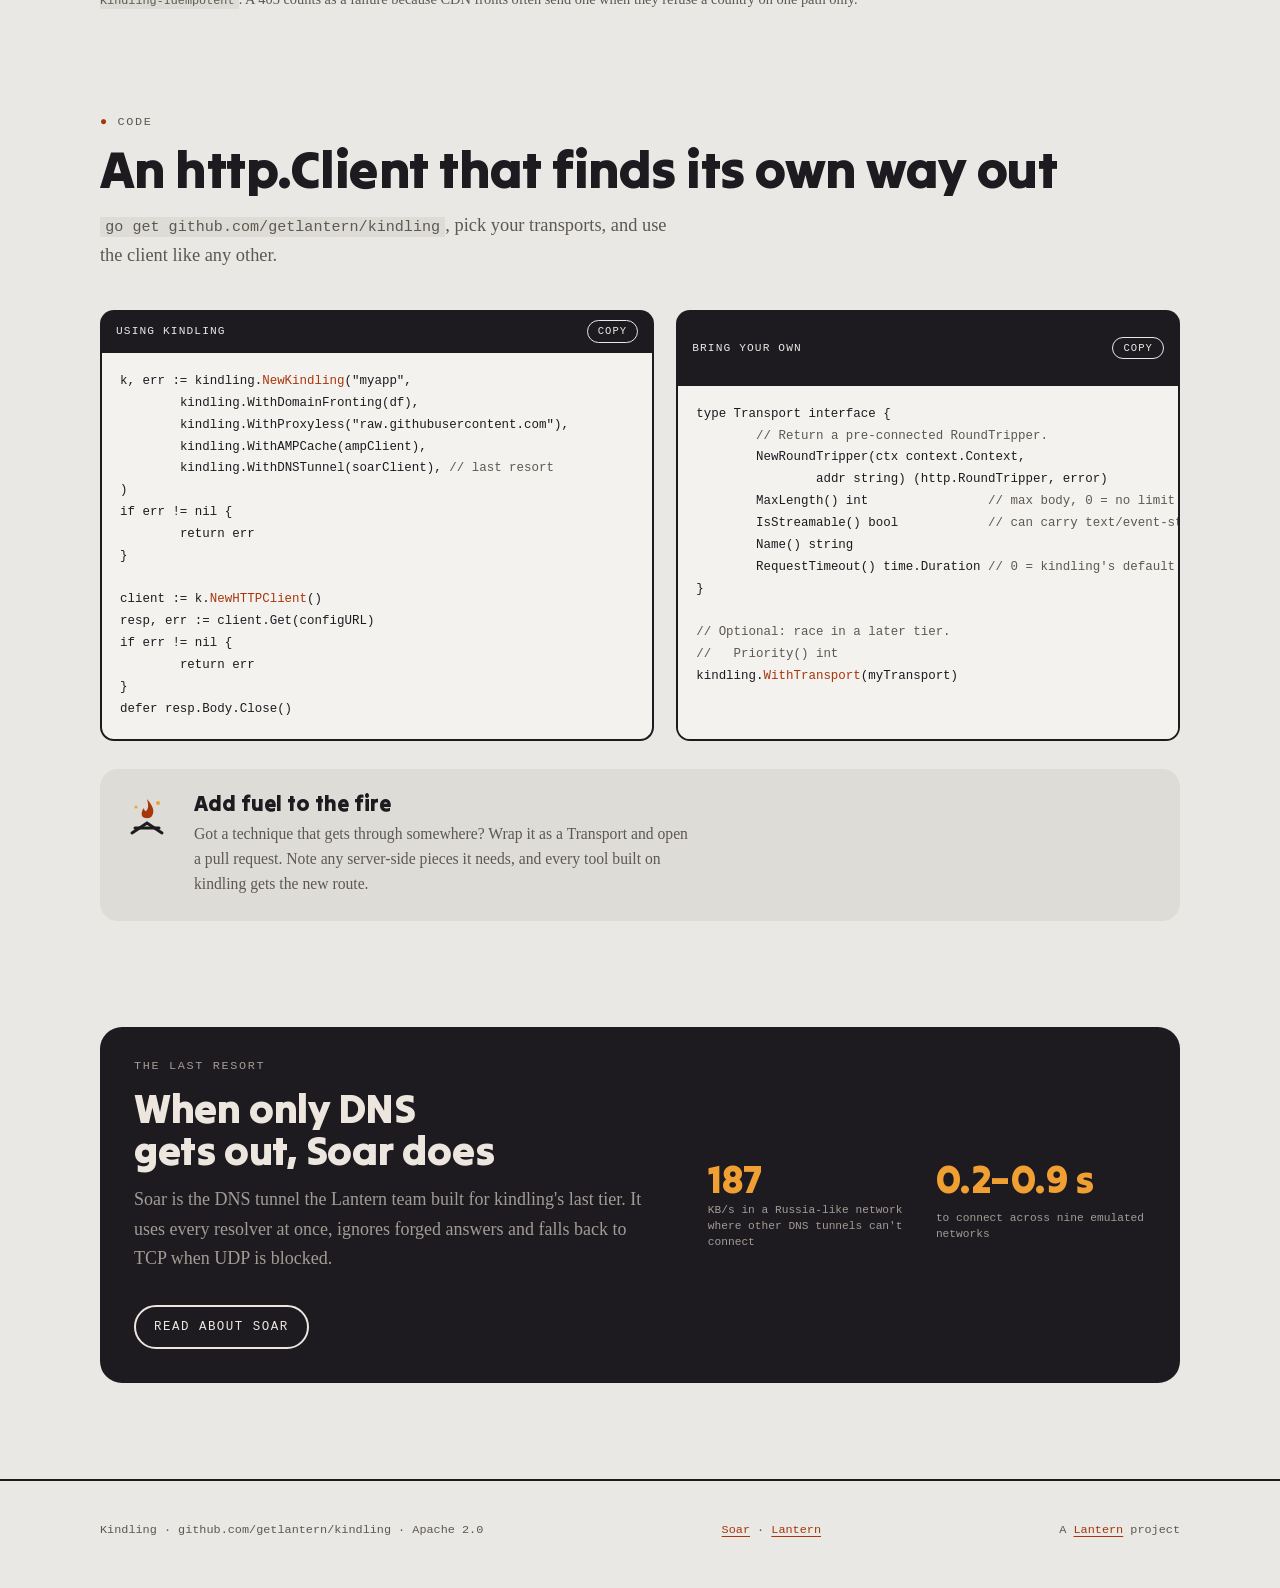
==== commit 068e1316: "site: address review on #54 - Serve the fonts from the site (OFL files alongside) so a visit makes n" ====
--- a/site/index.html
+++ b/site/index.html
@@ -11,9 +11,7 @@
 <link rel="icon" href="data:image/svg+xml,%3Csvg xmlns='http://www.w3.org/2000/svg' viewBox='0 0 28 28'%3E%3Cpath d='M4 24 L14 17 L24 24' fill='none' stroke='%231d1b20' stroke-width='2.4' stroke-linecap='round'/%3E%3Cpath d='M6 20 L22 20' stroke='%231d1b20' stroke-width='2.4' stroke-linecap='round'/%3E%3Cpath d='M14 3 C18 8 19 11 17 14 C16 16 12 16 11 14 C10 12 11 10 12.5 9 C12.5 11 14 11.5 14.5 10.5 C15.5 8.5 14.5 6 14 3 Z' fill='%23d9481a'/%3E%3C/svg%3E">
 <title>Kindling</title>
 <meta name="description" content="Kindling is a Go library that gets an app's first requests through censoring firewalls by racing domain fronting, proxyless dialing, AMP caching and the Soar DNS tunnel.">
-<link rel="preconnect" href="https://fonts.googleapis.com">
-<link rel="preconnect" href="https://fonts.gstatic.com" crossorigin>
-<link rel="stylesheet" href="https://fonts.googleapis.com/css2?family=Tilt+Warp&family=Petrona:ital,wght@0,400;0,600;1,400&family=Fragment+Mono&display=swap">
+<link rel="stylesheet" href="fonts.css">
 <style>
 /* Layout: a fire-starting field manual. Cool ash paper, soot ink, one ember gradient that only
    appears where something catches; race lanes as the hero, then numbered steps of the race. */
@@ -23,10 +21,11 @@
   --soot: #1d1b20;
   --char: #5d5852;
   --smoke: #c9c5be;
-  --ember: #d9481a;
+  --ember: #a8360c;
   --flame: #f0a032;
+  --heat: #b9520a;
   --code-bg: #f3f2ee;
-  --band: #1d1b20; --band-fg: #ece6df; --band-muted: #a39c94; --band-line: #4c464d;
+  --band: #1d1b20; --band-fg: #ece6df; --band-muted: #a39c94; --band-line: #4c464d; --band-ember: #ef5a22;
   --display: "Tilt Warp", "Arial Rounded MT Bold", "Trebuchet MS", sans-serif;
   --body: "Petrona", Georgia, "Times New Roman", serif;
   --mono: "Fragment Mono", ui-monospace, "SFMono-Regular", Menlo, Consolas, monospace;
@@ -35,12 +34,12 @@
 @media (prefers-color-scheme: dark) {
   :root:not([data-theme="light"]) {
     --ash: #141216; --ash-2: #1c191e; --soot: #eee8e2; --char: #a59e96; --smoke: #3a3539;
-    --ember: #ff6a33; --flame: #ffbe5c; --code-bg: #19161b; --band: #241f27; color-scheme: dark;
+    --ember: #ff6a33; --flame: #ffbe5c; --heat: #ffbe5c; --code-bg: #19161b; --band: #241f27; color-scheme: dark;
   }
 }
 :root[data-theme="dark"] {
   --ash: #141216; --ash-2: #1c191e; --soot: #eee8e2; --char: #a59e96; --smoke: #3a3539;
-  --ember: #ff6a33; --flame: #ffbe5c; --code-bg: #19161b; --band: #241f27; color-scheme: dark;
+  --ember: #ff6a33; --flame: #ffbe5c; --heat: #ffbe5c; --code-bg: #19161b; --band: #241f27; color-scheme: dark;
 }
 
 * { box-sizing: border-box; }
@@ -60,7 +59,7 @@
 .kicker b { color: var(--ember); font-weight: 400; }
 .lede { font-size: 1.15rem; color: var(--char); }
 .ember-text {
-  background: linear-gradient(180deg, var(--flame) 10%, var(--ember) 80%);
+  background: linear-gradient(180deg, var(--heat) 10%, var(--ember) 80%);
   -webkit-background-clip: text; background-clip: text; color: transparent;
 }
 
@@ -246,8 +245,8 @@
         <button type="button" class="scene" data-s="2" aria-pressed="false">Everything blocked</button>
       </div>
     </div>
-    <canvas id="lanes"></canvas>
-    <p class="race-note" id="race-note">Illustrative timings.</p>
+    <canvas id="lanes" role="img" aria-label="Race between kindling's transports" aria-describedby="race-note">Domain fronting, proxyless dialing and the AMP cache start connecting at once, and the first to connect carries the request. The Soar DNS tunnel starts only if all three fail.</canvas>
+    <p class="race-note" id="race-note" aria-live="off">Illustrative timings.</p>
   </div>
 </div>
 
@@ -306,7 +305,7 @@
       <article class="stick wide yours">
         <div class="top"><span class="name">WithTransport(…)</span><span class="tier">Tier 1 by default</span></div>
         <h3>Your transport</h3>
-        <p>Anything that can return an <code>http.RoundTripper</code> can join the race. Implement <code>Priority() int</code> to race in a later tier, and <code>MaxLength()</code> if bodies are capped. Kindling handles the racing, retries and timeouts.</p>
+        <p>Anything that can return an <code>http.RoundTripper</code> can join the race. Implement the <code>Transport</code> interface, returning 0 from <code>MaxLength()</code> and <code>RequestTimeout()</code> for no cap and the default timeout, and add an optional <code>Priority() int</code> to race in a later tier. Kindling handles the racing, retries and timeouts.</p>
       </article>
     </div>
   </section>
@@ -355,7 +354,11 @@
 }
 
 client := k.<b>NewHTTPClient</b>()
-resp, err := client.Get(configURL)</pre>
+resp, err := client.Get(configURL)
+if err != nil {
+	return err
+}
+defer resp.Body.Close()</pre>
       </figure>
       <figure class="term">
         <div class="top"><span>Bring your own</span><button type="button" data-copy="own">Copy</button></div>
@@ -363,11 +366,14 @@
 	<i>// Return a pre-connected RoundTripper.</i>
 	NewRoundTripper(ctx context.Context,
 		addr string) (http.RoundTripper, error)
-	<i>// Max request body, or 0 for no limit.</i>
-	MaxLength() int
+	MaxLength() int                <i>// max body, 0 = no limit</i>
+	IsStreamable() bool            <i>// can carry text/event-stream</i>
 	Name() string
-}
-
+	RequestTimeout() time.Duration <i>// 0 = kindling's default</i>
+}
+
+<i>// Optional: race in a later tier.</i>
+<i>//   Priority() int</i>
 kindling.<b>WithTransport</b>(myTransport)</pre>
       </figure>
     </div>
@@ -435,8 +441,8 @@
 
   function colors() {
     const cs = getComputedStyle(document.documentElement);
-    for (const k of ["band-fg", "band-muted", "band-line", "ember", "flame"]) col[k] = cs.getPropertyValue("--" + k).trim();
-    col.ash = col["band-fg"]; col.smoke = col["band-muted"]; col.char = col["band-line"];
+    for (const k of ["band-fg", "band-muted", "band-line", "band-ember", "flame"]) col[k] = cs.getPropertyValue("--" + k).trim();
+    col.ash = col["band-fg"]; col.smoke = col["band-muted"]; col.char = col["band-line"]; col.ember = col["band-ember"];
   }
   function size() {
     const r = cv.getBoundingClientRect(), d = Math.min(devicePixelRatio || 1, 2);
@@ -479,7 +485,8 @@
     ctx.fillText("ORIGIN", g.right + (W - g.right) / 2, 14);
     LANES.forEach((L, i) => {
       const y = g.y(i), l = plan.lanes[i];
-      ctx.font = '400 15px "Tilt Warp", sans-serif'; ctx.textAlign = "left"; ctx.fillStyle = col.ash;
+      const narrow = W < 520;
+      ctx.font = `400 ${narrow ? 12 : 15}px "Tilt Warp", sans-serif`; ctx.textAlign = "left"; ctx.fillStyle = col.ash;
       ctx.fillText(L.name, 14, y - 7);
       ctx.font = '400 10px "Fragment Mono", ui-monospace, monospace'; ctx.fillStyle = col.smoke;
       ctx.fillText(L.tag, 14, y + 11);
@@ -512,14 +519,14 @@
         if (Math.random() < .9) sparks.push({ x: g.right + (Math.random() - .5) * 10, y, vx: (Math.random() - .5) * 30, vy: -40 - Math.random() * 70, life: .9 + Math.random() * .5, hot: true });
         ctx.fillStyle = col.flame; ctx.beginPath(); ctx.arc(g.right, y, 7, 0, 7); ctx.fill();
         ctx.font = '400 11px "Fragment Mono", ui-monospace, monospace'; ctx.fillStyle = col.flame; ctx.textAlign = "right";
-        ctx.fillText(`connected ${l.end.toFixed(1)} s · request sent`, g.right - 14, y - 13);
+        ctx.fillText(narrow ? `won ${l.end.toFixed(1)} s` : `connected ${l.end.toFixed(1)} s · request sent`, g.right - 14, y - 13);
       } else {
         // fizzled or cancelled: smoke
         if (Math.random() < .25 && t - stopAt < 1.2) sparks.push({ x, y, vx: (Math.random() - .5) * 12, vy: -15 - Math.random() * 20, life: 1.1, hot: false });
         ctx.strokeStyle = col.char; ctx.lineWidth = 2;
         ctx.beginPath(); ctx.moveTo(x - 5, y - 5); ctx.lineTo(x + 5, y + 5); ctx.moveTo(x + 5, y - 5); ctx.lineTo(x - 5, y + 5); ctx.stroke();
         ctx.font = '400 10px "Fragment Mono", ui-monospace, monospace'; ctx.fillStyle = col.smoke; ctx.textAlign = "left";
-        ctx.fillText(l.cancel != null ? "cancelled, another won" : "blocked", x + 12, y - 10);
+        ctx.fillText(l.cancel != null ? (narrow ? "cancelled" : "cancelled, another won") : "blocked", x + 12, y - 10);
       }
     });
   }
@@ -536,6 +543,7 @@
     scene = s; plan = build(s); t0 = performance.now(); sparks = [];
     if (user) auto = false;
     btns.forEach((b, i) => b.setAttribute("aria-pressed", i === s));
+    note.setAttribute("aria-live", user ? "polite" : "off");
     note.textContent = SCENES[s].note + " Timings are illustrative.";
     if (reduce.matches) { draw(plan.total); }
   }
--- a/site/fonts.css
+++ b/site/fonts.css
@@ -0,0 +1,41 @@
+/* Self-hosted Google Fonts (SIL Open Font License 1.1), latin subset. */
+@font-face {
+  font-family: 'Fragment Mono';
+  font-style: normal;
+  font-weight: 400;
+  font-display: swap;
+  src: url(fonts/fragment-mono-normal-0.woff2) format('woff2');
+  unicode-range: U+0000-00FF, U+0131, U+0152-0153, U+02BB-02BC, U+02C6, U+02DA, U+02DC, U+0304, U+0308, U+0329, U+2000-206F, U+20AC, U+2122, U+2191, U+2193, U+2212, U+2215, U+FEFF, U+FFFD;
+}
+@font-face {
+  font-family: 'Petrona';
+  font-style: italic;
+  font-weight: 400;
+  font-display: swap;
+  src: url(fonts/petrona-italic-1.woff2) format('woff2');
+  unicode-range: U+0000-00FF, U+0131, U+0152-0153, U+02BB-02BC, U+02C6, U+02DA, U+02DC, U+0304, U+0308, U+0329, U+2000-206F, U+20AC, U+2122, U+2191, U+2193, U+2212, U+2215, U+FEFF, U+FFFD;
+}
+@font-face {
+  font-family: 'Petrona';
+  font-style: normal;
+  font-weight: 400;
+  font-display: swap;
+  src: url(fonts/petrona-normal-2.woff2) format('woff2');
+  unicode-range: U+0000-00FF, U+0131, U+0152-0153, U+02BB-02BC, U+02C6, U+02DA, U+02DC, U+0304, U+0308, U+0329, U+2000-206F, U+20AC, U+2122, U+2191, U+2193, U+2212, U+2215, U+FEFF, U+FFFD;
+}
+@font-face {
+  font-family: 'Petrona';
+  font-style: normal;
+  font-weight: 600;
+  font-display: swap;
+  src: url(fonts/petrona-normal-2.woff2) format('woff2');
+  unicode-range: U+0000-00FF, U+0131, U+0152-0153, U+02BB-02BC, U+02C6, U+02DA, U+02DC, U+0304, U+0308, U+0329, U+2000-206F, U+20AC, U+2122, U+2191, U+2193, U+2212, U+2215, U+FEFF, U+FFFD;
+}
+@font-face {
+  font-family: 'Tilt Warp';
+  font-style: normal;
+  font-weight: 400;
+  font-display: swap;
+  src: url(fonts/tilt-warp-normal-3.woff2) format('woff2');
+  unicode-range: U+0000-00FF, U+0131, U+0152-0153, U+02BB-02BC, U+02C6, U+02DA, U+02DC, U+0304, U+0308, U+0329, U+2000-206F, U+20AC, U+2122, U+2191, U+2193, U+2212, U+2215, U+FEFF, U+FFFD;
+}
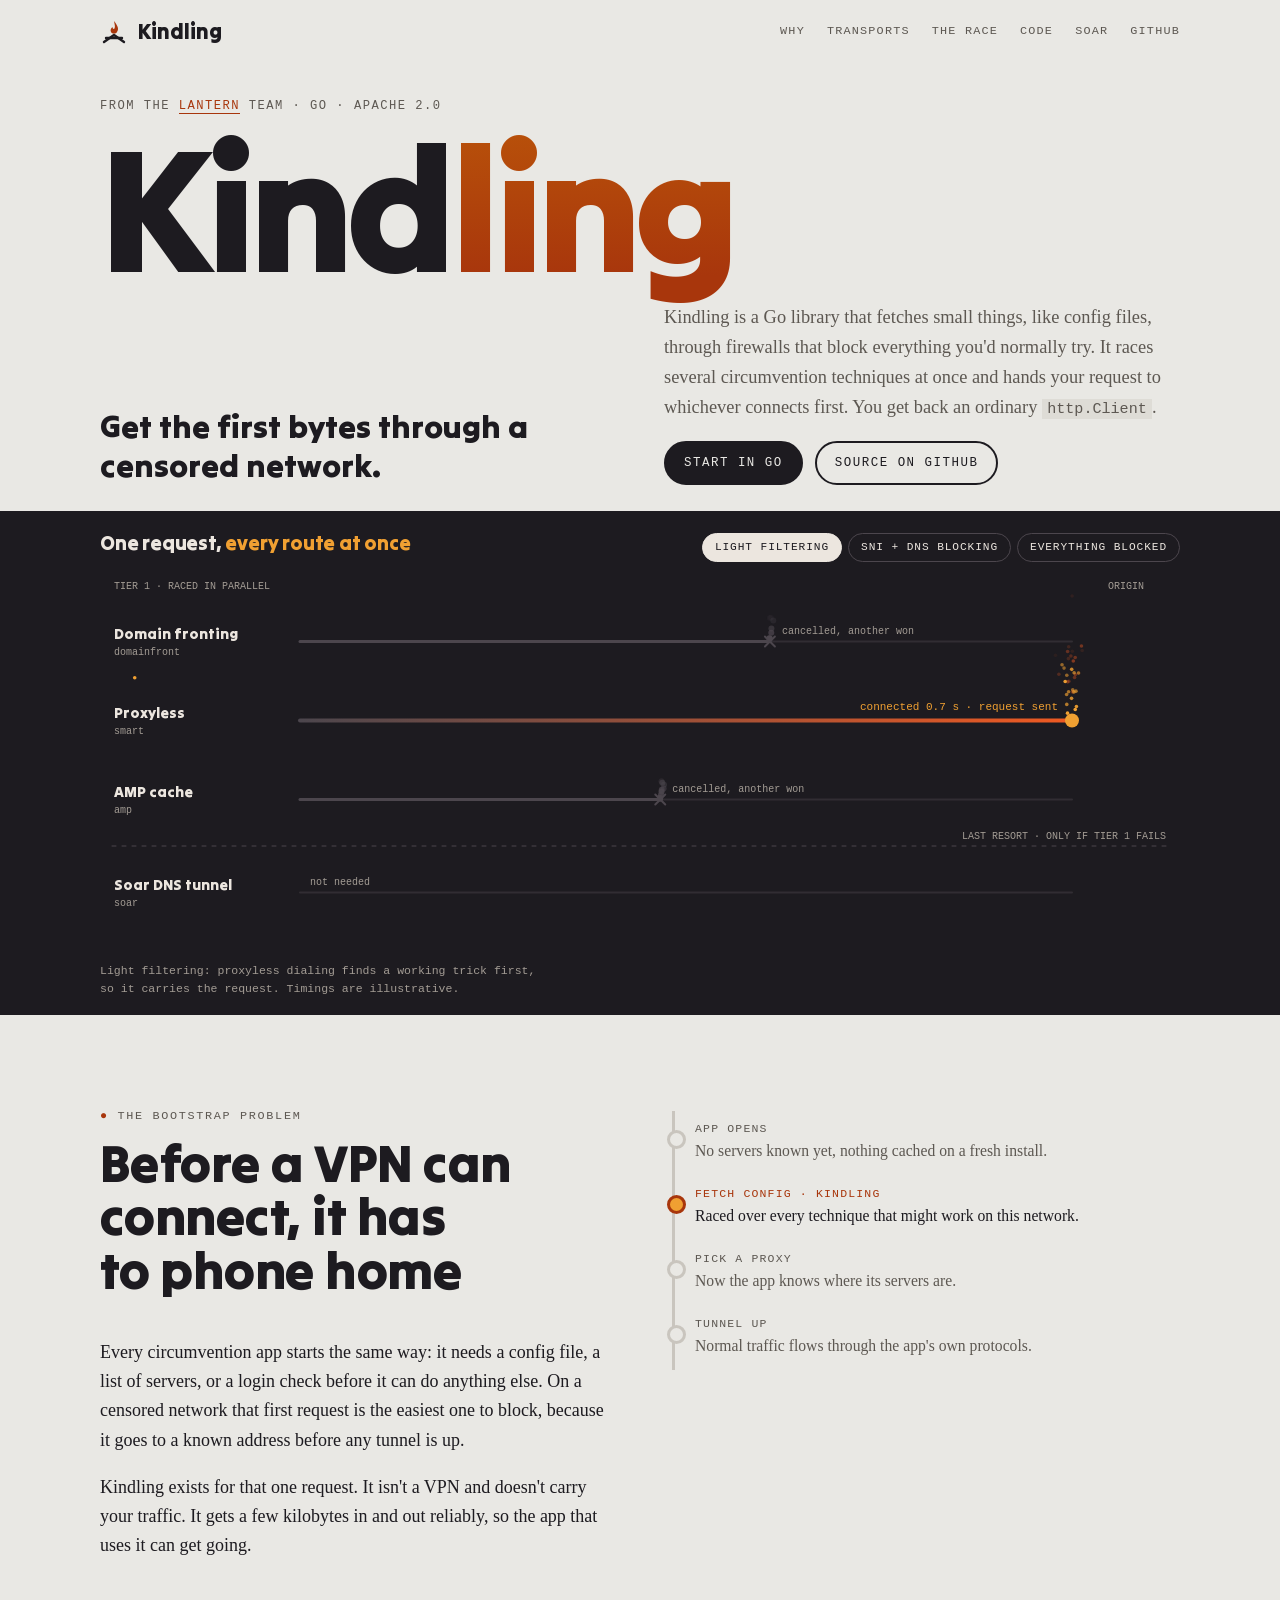
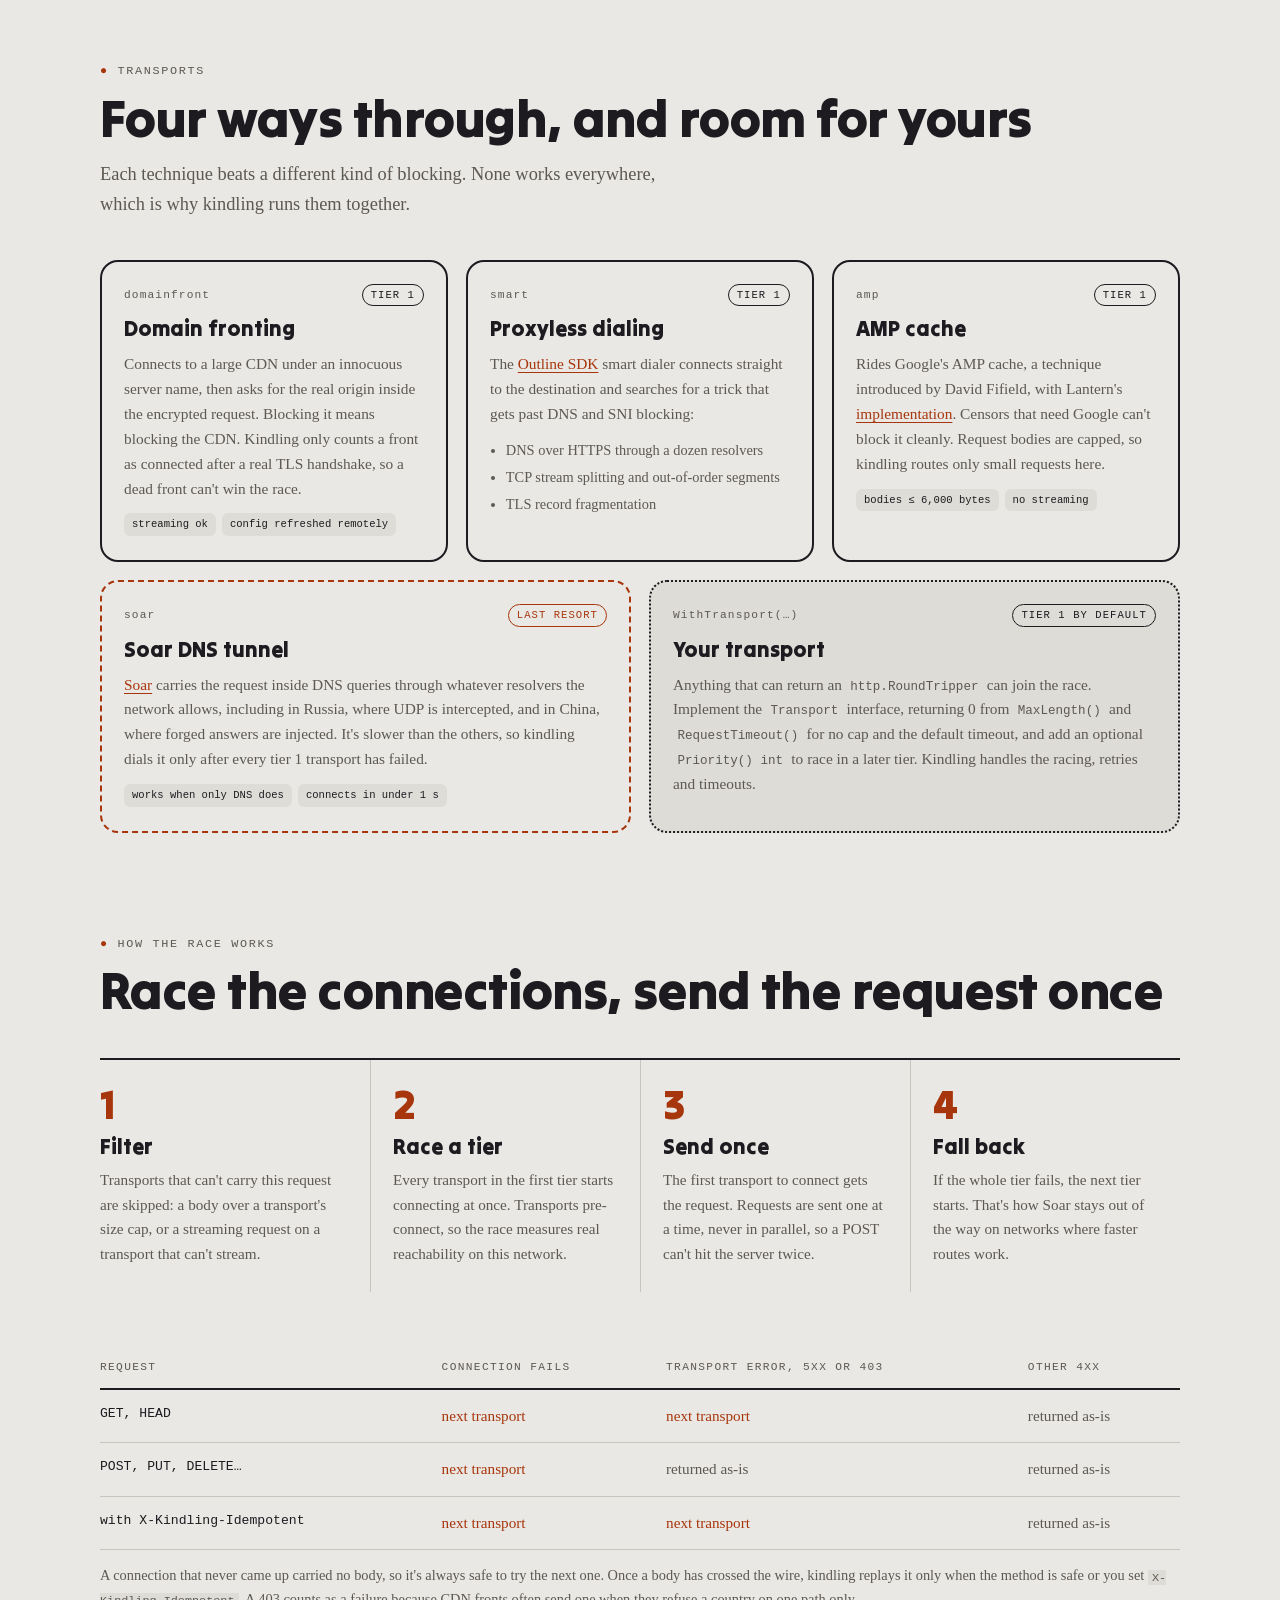
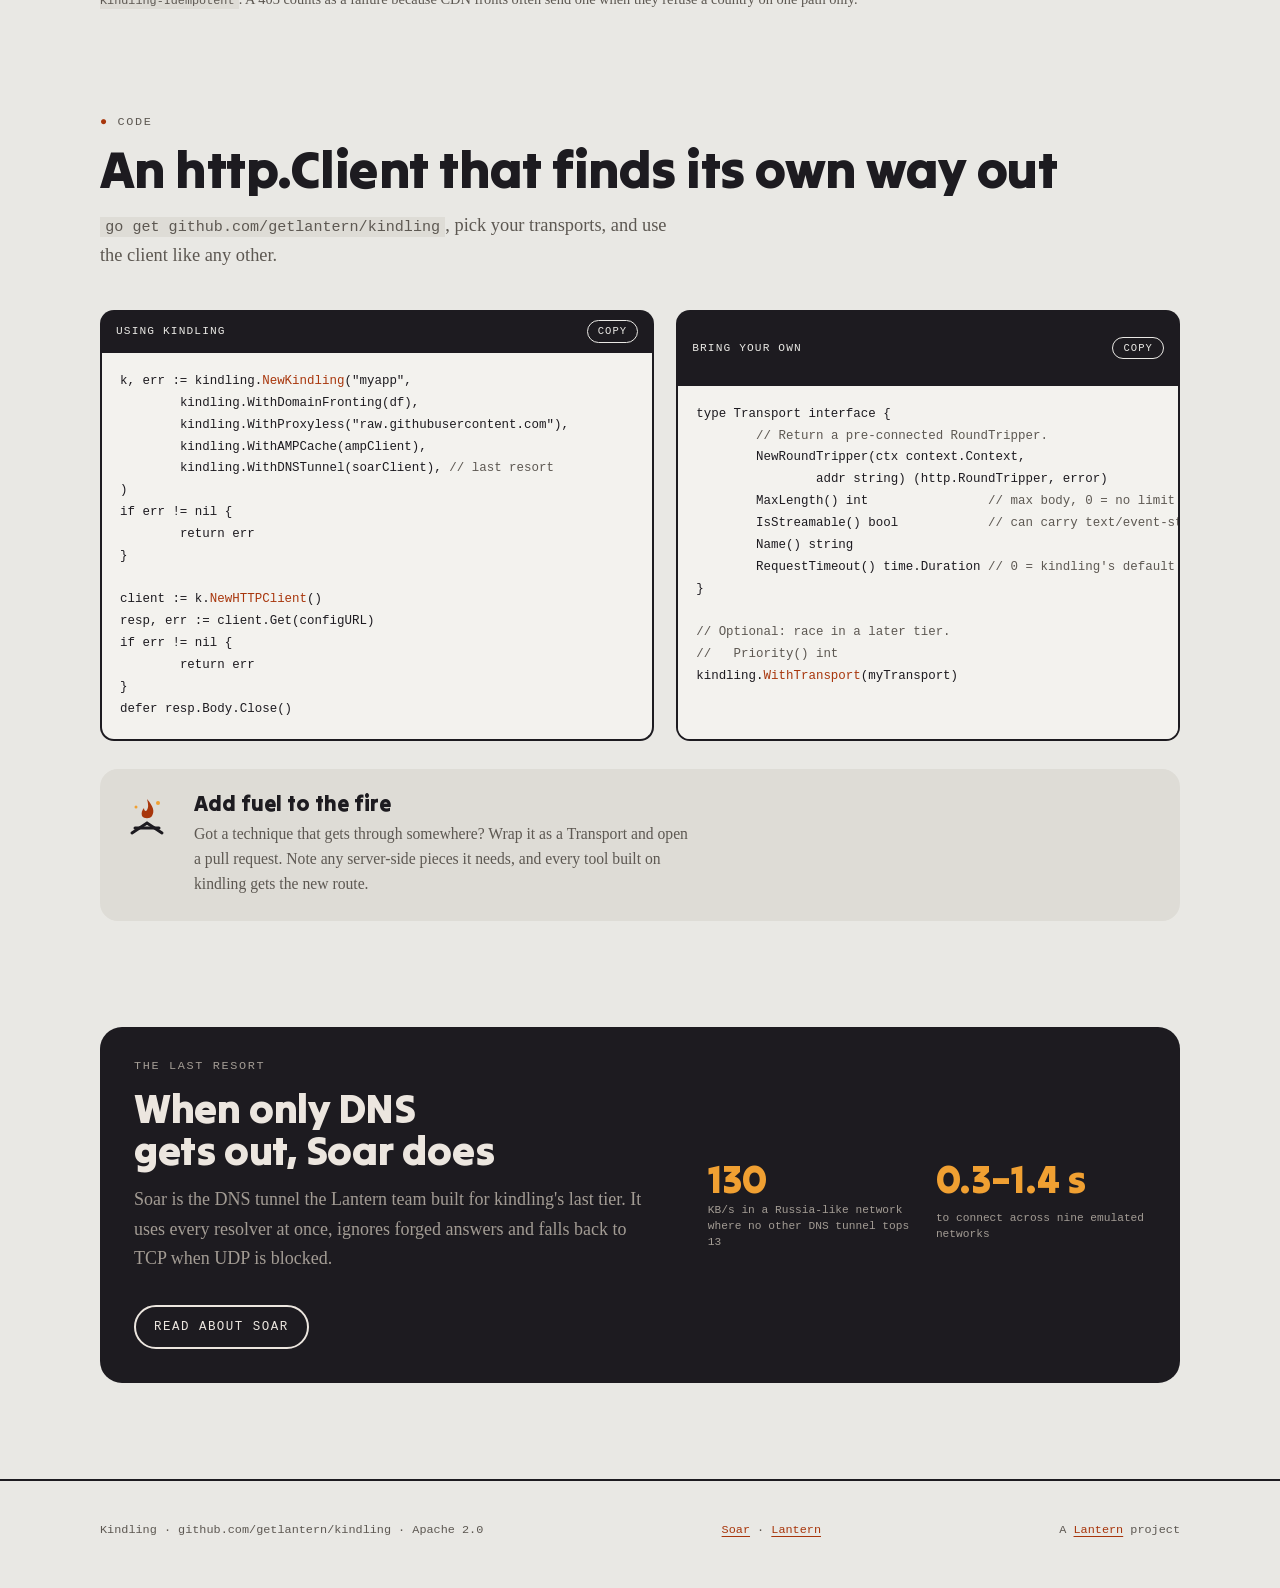
==== commit 231c78db: "site: match Soar's figures to its current benchmark medians soar.lantern.io now reports medians of t" ====
--- a/site/index.html
+++ b/site/index.html
@@ -394,8 +394,8 @@
       <div class="cta"><a class="btn" href="https://soar.lantern.io">Read about Soar</a></div>
     </div>
     <div class="nums">
-      <div><b>187</b><span>KB/s in a Russia-like network where other DNS tunnels can't connect</span></div>
-      <div><b>0.2–0.9 s</b><span>to connect across nine emulated networks</span></div>
+      <div><b>130</b><span>KB/s in a Russia-like network where no other DNS tunnel tops 13</span></div>
+      <div><b>0.3–1.4 s</b><span>to connect across nine emulated networks</span></div>
     </div>
   </aside>
 </div>
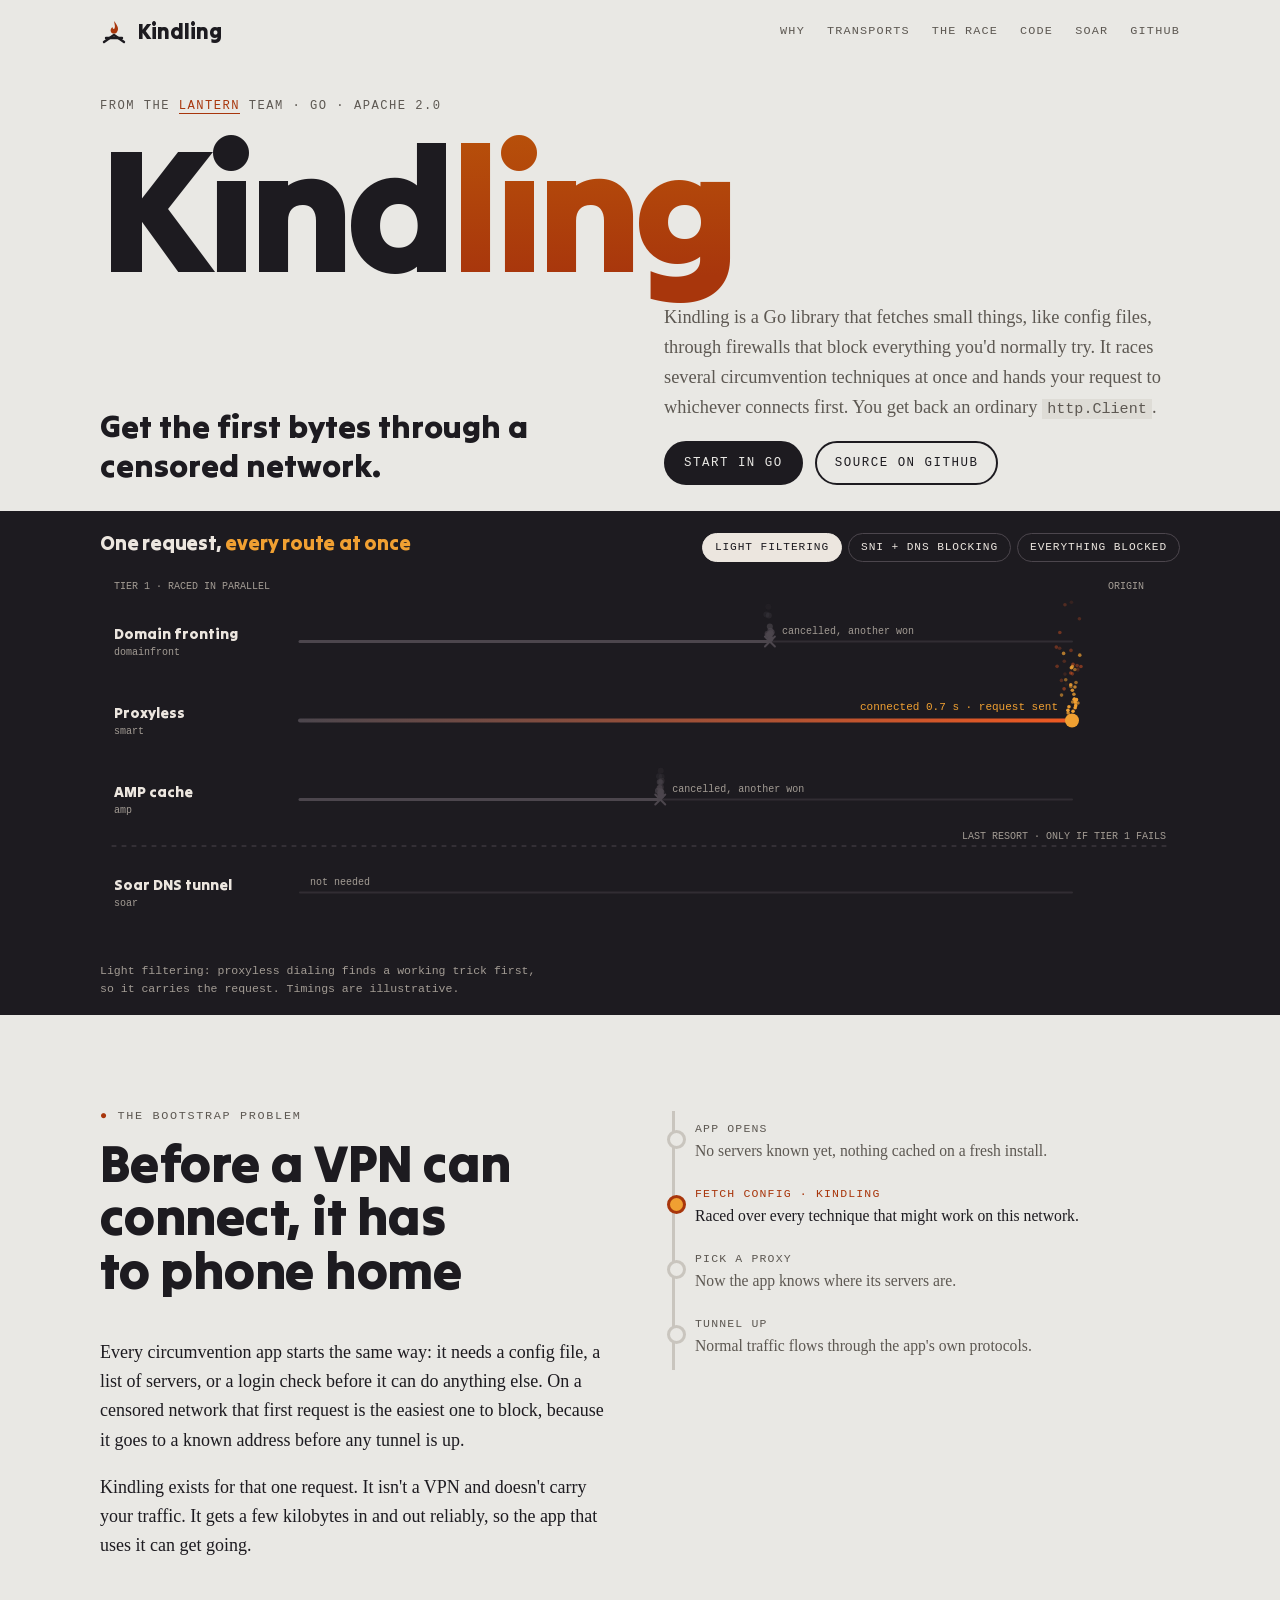
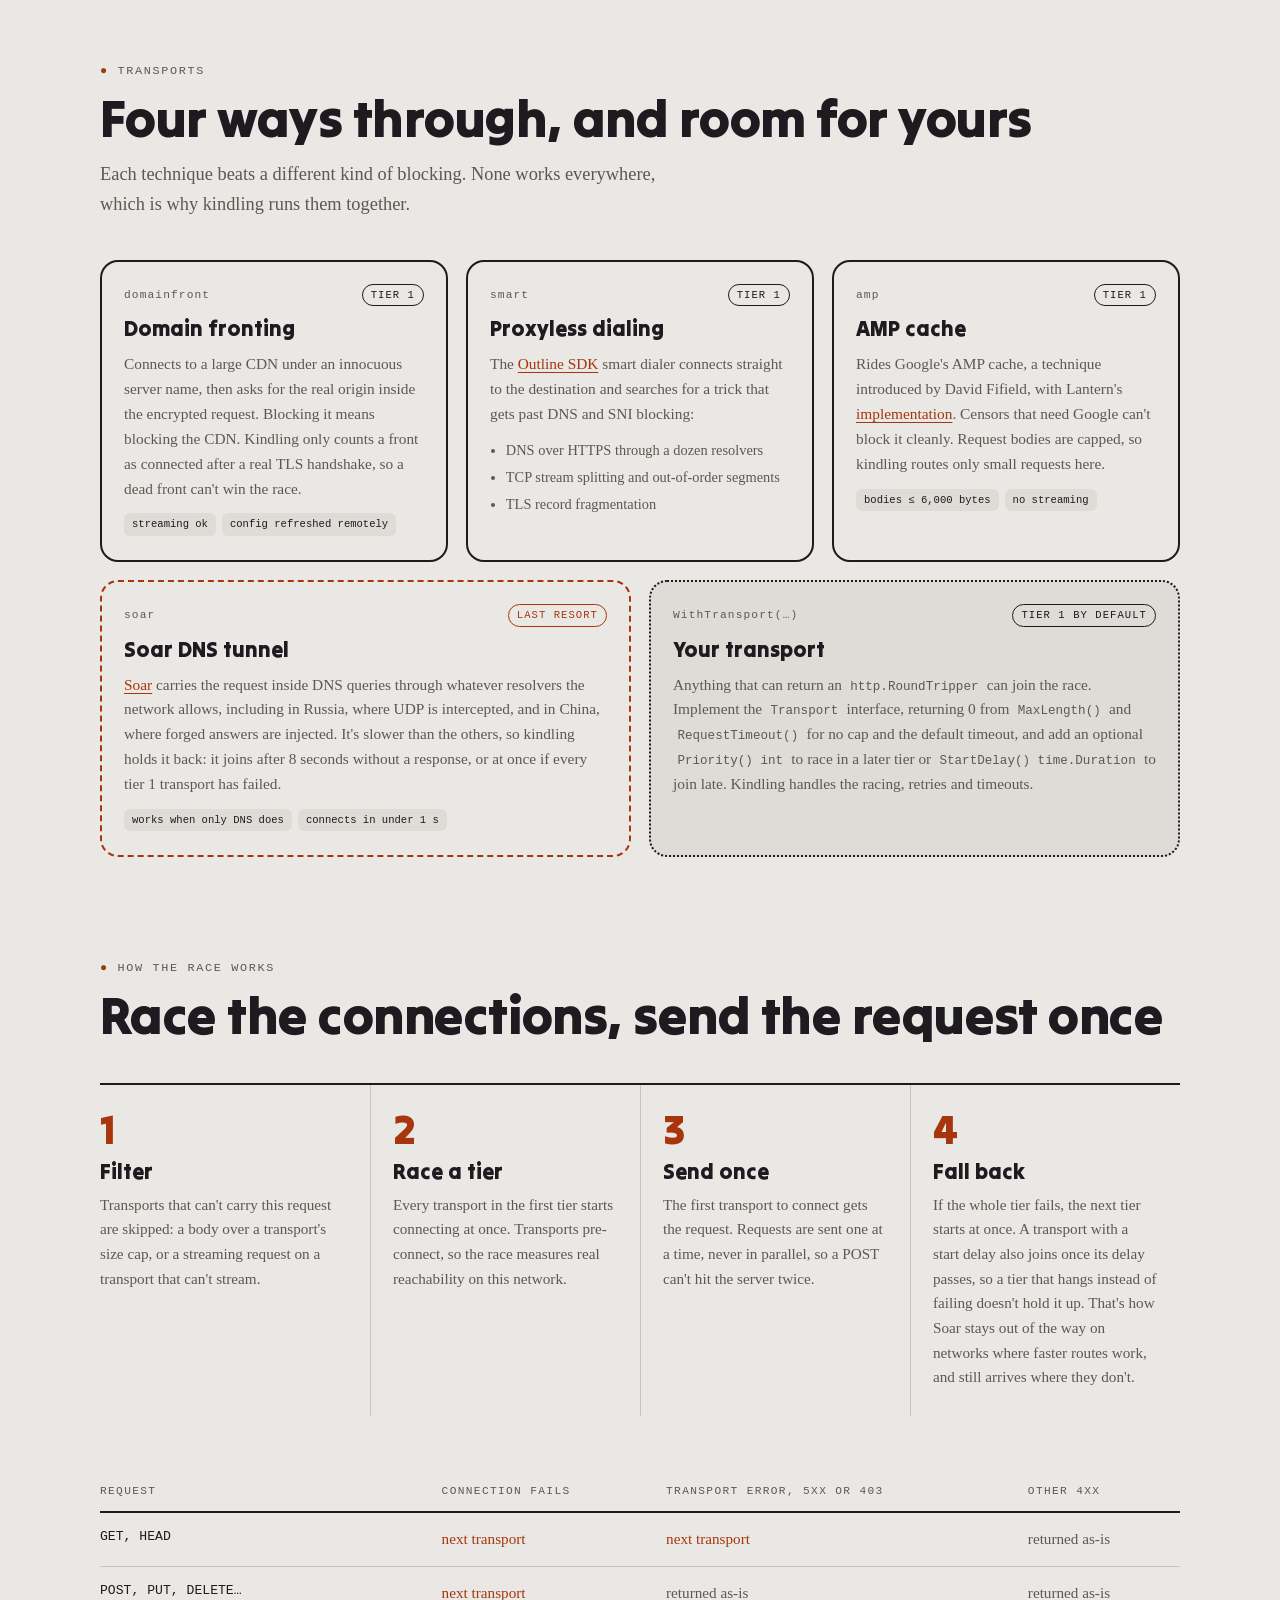
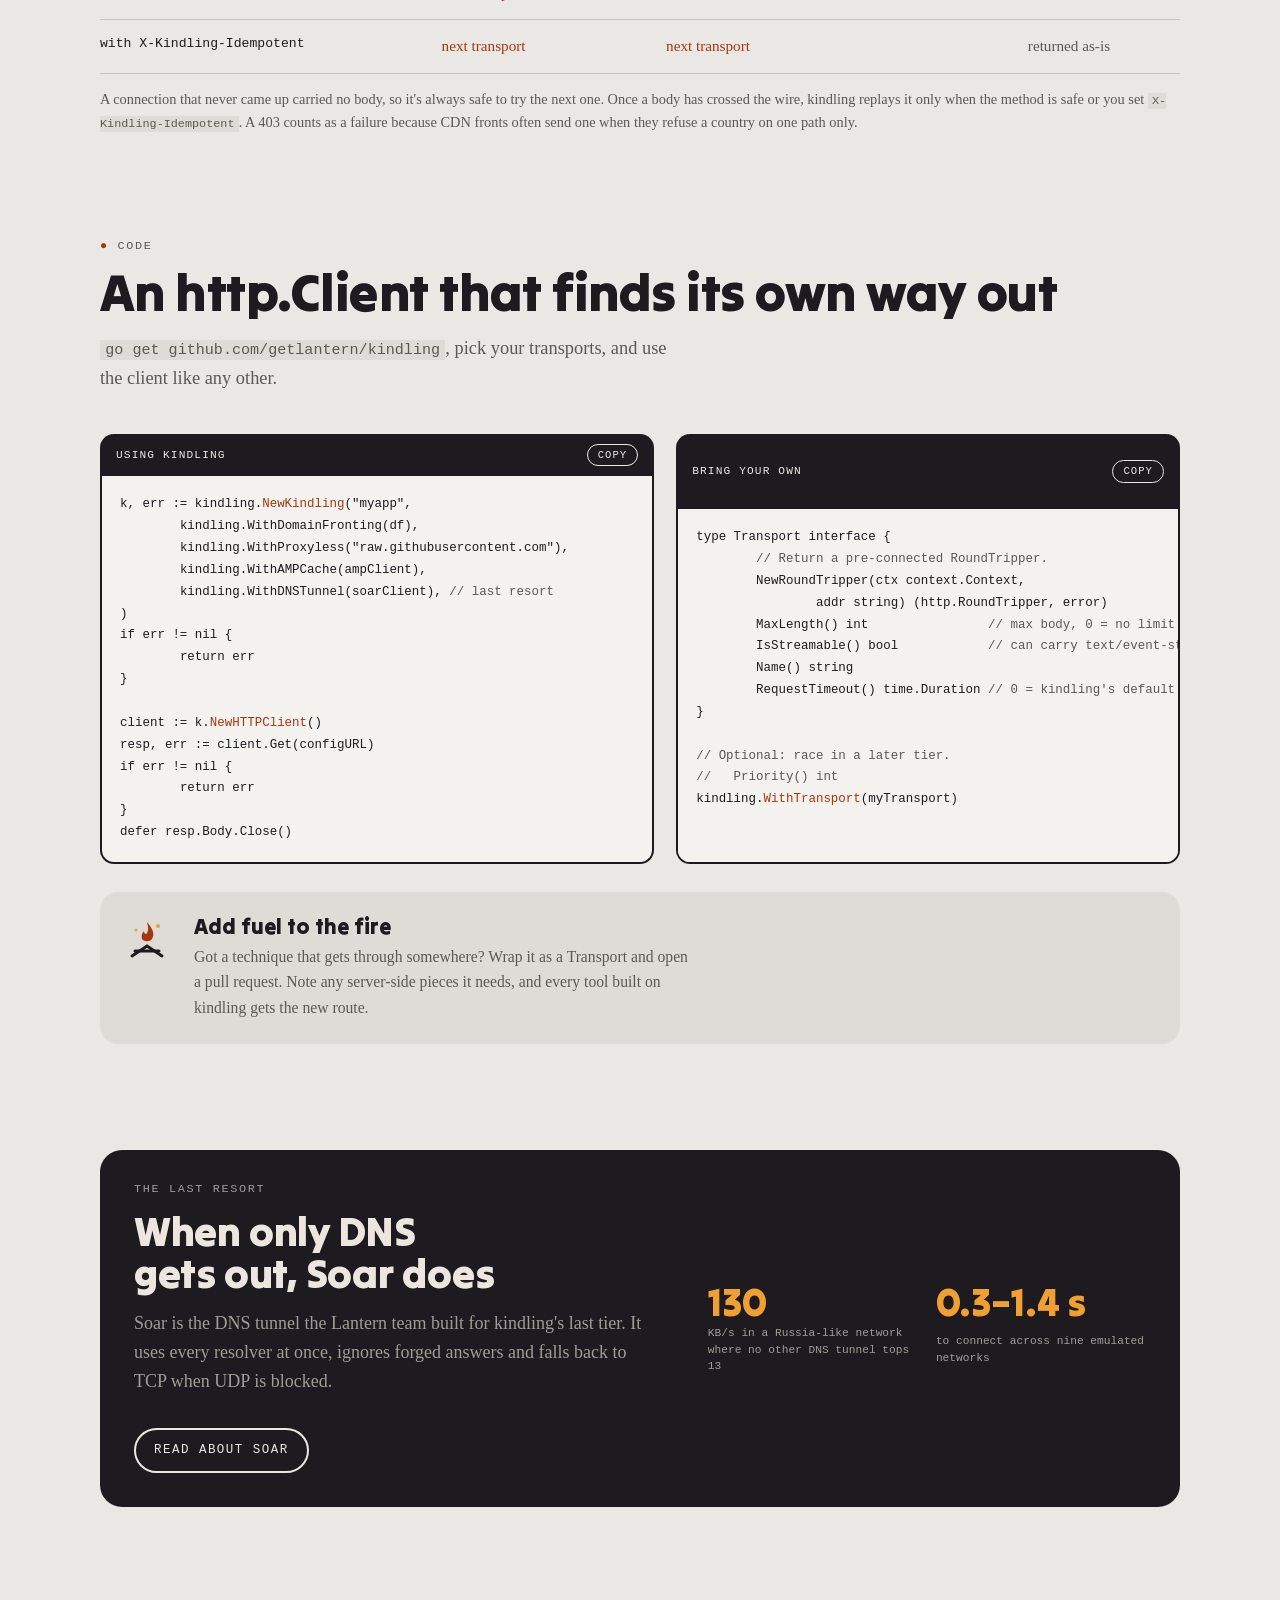
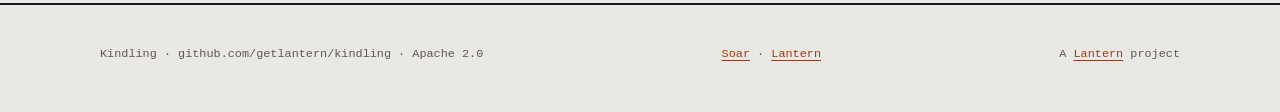
==== commit 1a085940: "Start the DNS tunnel after a delay, not only once the others fail Kindling raced Soar only after eve" ====
--- a/site/index.html
+++ b/site/index.html
@@ -299,13 +299,13 @@
       <article class="stick wide last">
         <div class="top"><span class="name">soar</span><span class="tier">Last resort</span></div>
         <h3>Soar DNS tunnel</h3>
-        <p><a href="https://soar.lantern.io">Soar</a> carries the request inside DNS queries through whatever resolvers the network allows, including in Russia, where UDP is intercepted, and in China, where forged answers are injected. It's slower than the others, so kindling dials it only after every tier 1 transport has failed.</p>
+        <p><a href="https://soar.lantern.io">Soar</a> carries the request inside DNS queries through whatever resolvers the network allows, including in Russia, where UDP is intercepted, and in China, where forged answers are injected. It's slower than the others, so kindling holds it back: it joins after 8 seconds without a response, or at once if every tier 1 transport has failed.</p>
         <div class="limits"><span>works when only DNS does</span><span>connects in under 1 s</span></div>
       </article>
       <article class="stick wide yours">
         <div class="top"><span class="name">WithTransport(…)</span><span class="tier">Tier 1 by default</span></div>
         <h3>Your transport</h3>
-        <p>Anything that can return an <code>http.RoundTripper</code> can join the race. Implement the <code>Transport</code> interface, returning 0 from <code>MaxLength()</code> and <code>RequestTimeout()</code> for no cap and the default timeout, and add an optional <code>Priority() int</code> to race in a later tier. Kindling handles the racing, retries and timeouts.</p>
+        <p>Anything that can return an <code>http.RoundTripper</code> can join the race. Implement the <code>Transport</code> interface, returning 0 from <code>MaxLength()</code> and <code>RequestTimeout()</code> for no cap and the default timeout, and add an optional <code>Priority() int</code> to race in a later tier or <code>StartDelay() time.Duration</code> to join late. Kindling handles the racing, retries and timeouts.</p>
       </article>
     </div>
   </section>
@@ -319,7 +319,7 @@
       <div class="step"><h3>Filter</h3><p>Transports that can't carry this request are skipped: a body over a transport's size cap, or a streaming request on a transport that can't stream.</p></div>
       <div class="step"><h3>Race a tier</h3><p>Every transport in the first tier starts connecting at once. Transports pre-connect, so the race measures real reachability on this network.</p></div>
       <div class="step"><h3>Send once</h3><p>The first transport to connect gets the request. Requests are sent one at a time, never in parallel, so a POST can't hit the server twice.</p></div>
-      <div class="step"><h3>Fall back</h3><p>If the whole tier fails, the next tier starts. That's how Soar stays out of the way on networks where faster routes work.</p></div>
+      <div class="step"><h3>Fall back</h3><p>If the whole tier fails, the next tier starts at once. A transport with a start delay also joins once its delay passes, so a tier that hangs instead of failing doesn't hold it up. That's how Soar stays out of the way on networks where faster routes work, and still arrives where they don't.</p></div>
     </div>
     <div class="retry">
       <table>
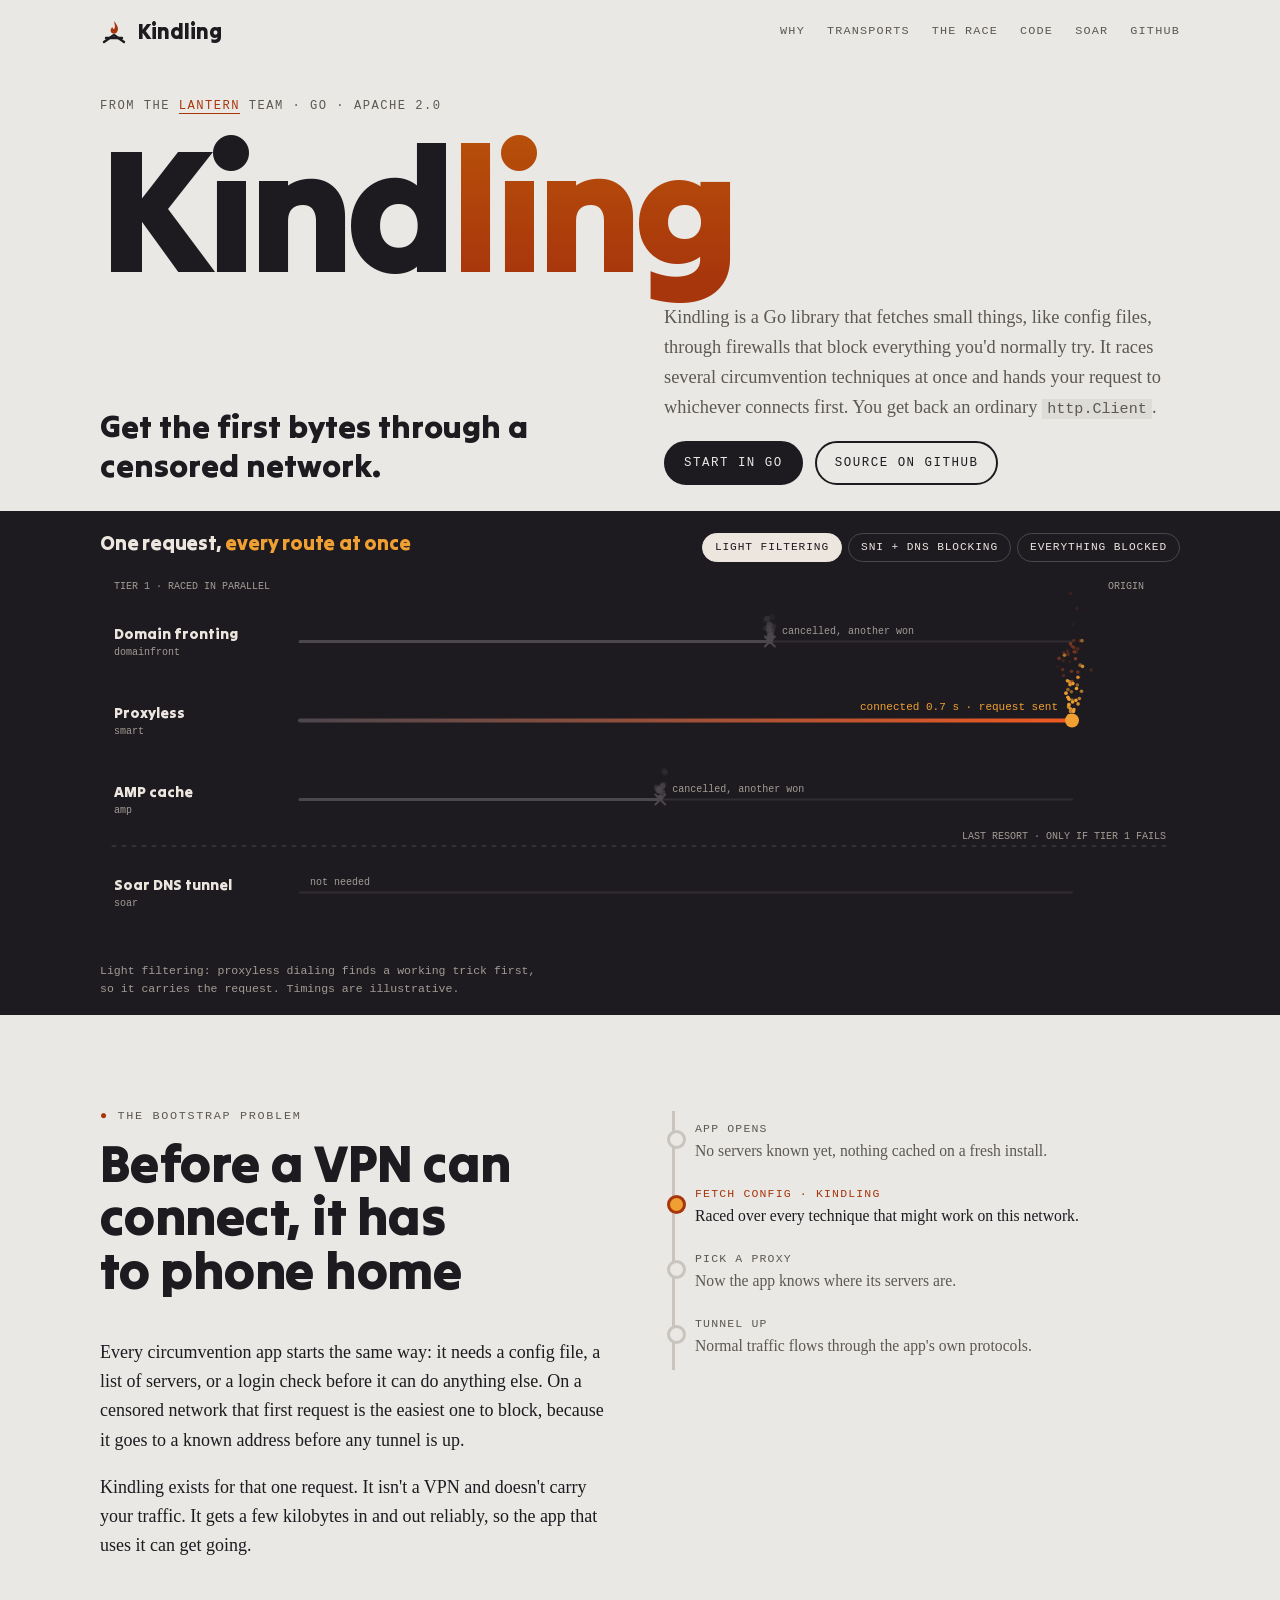
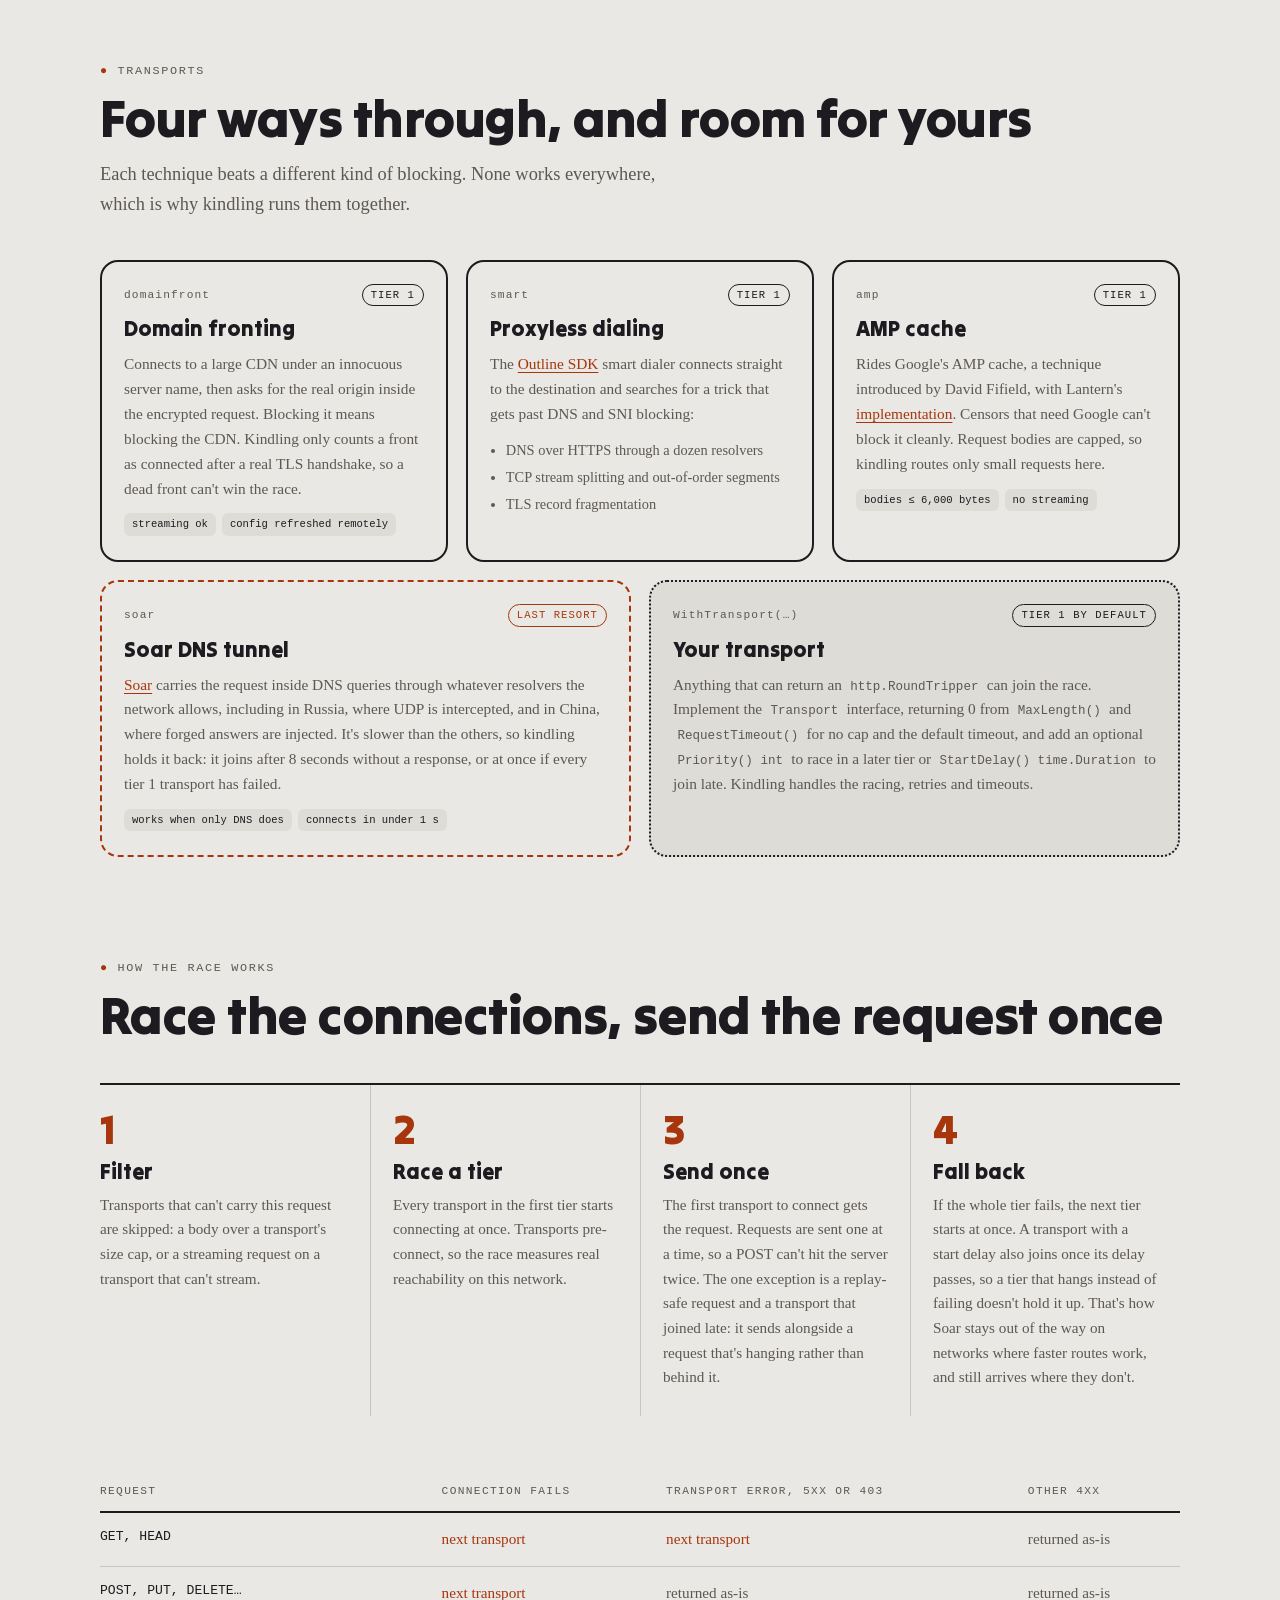
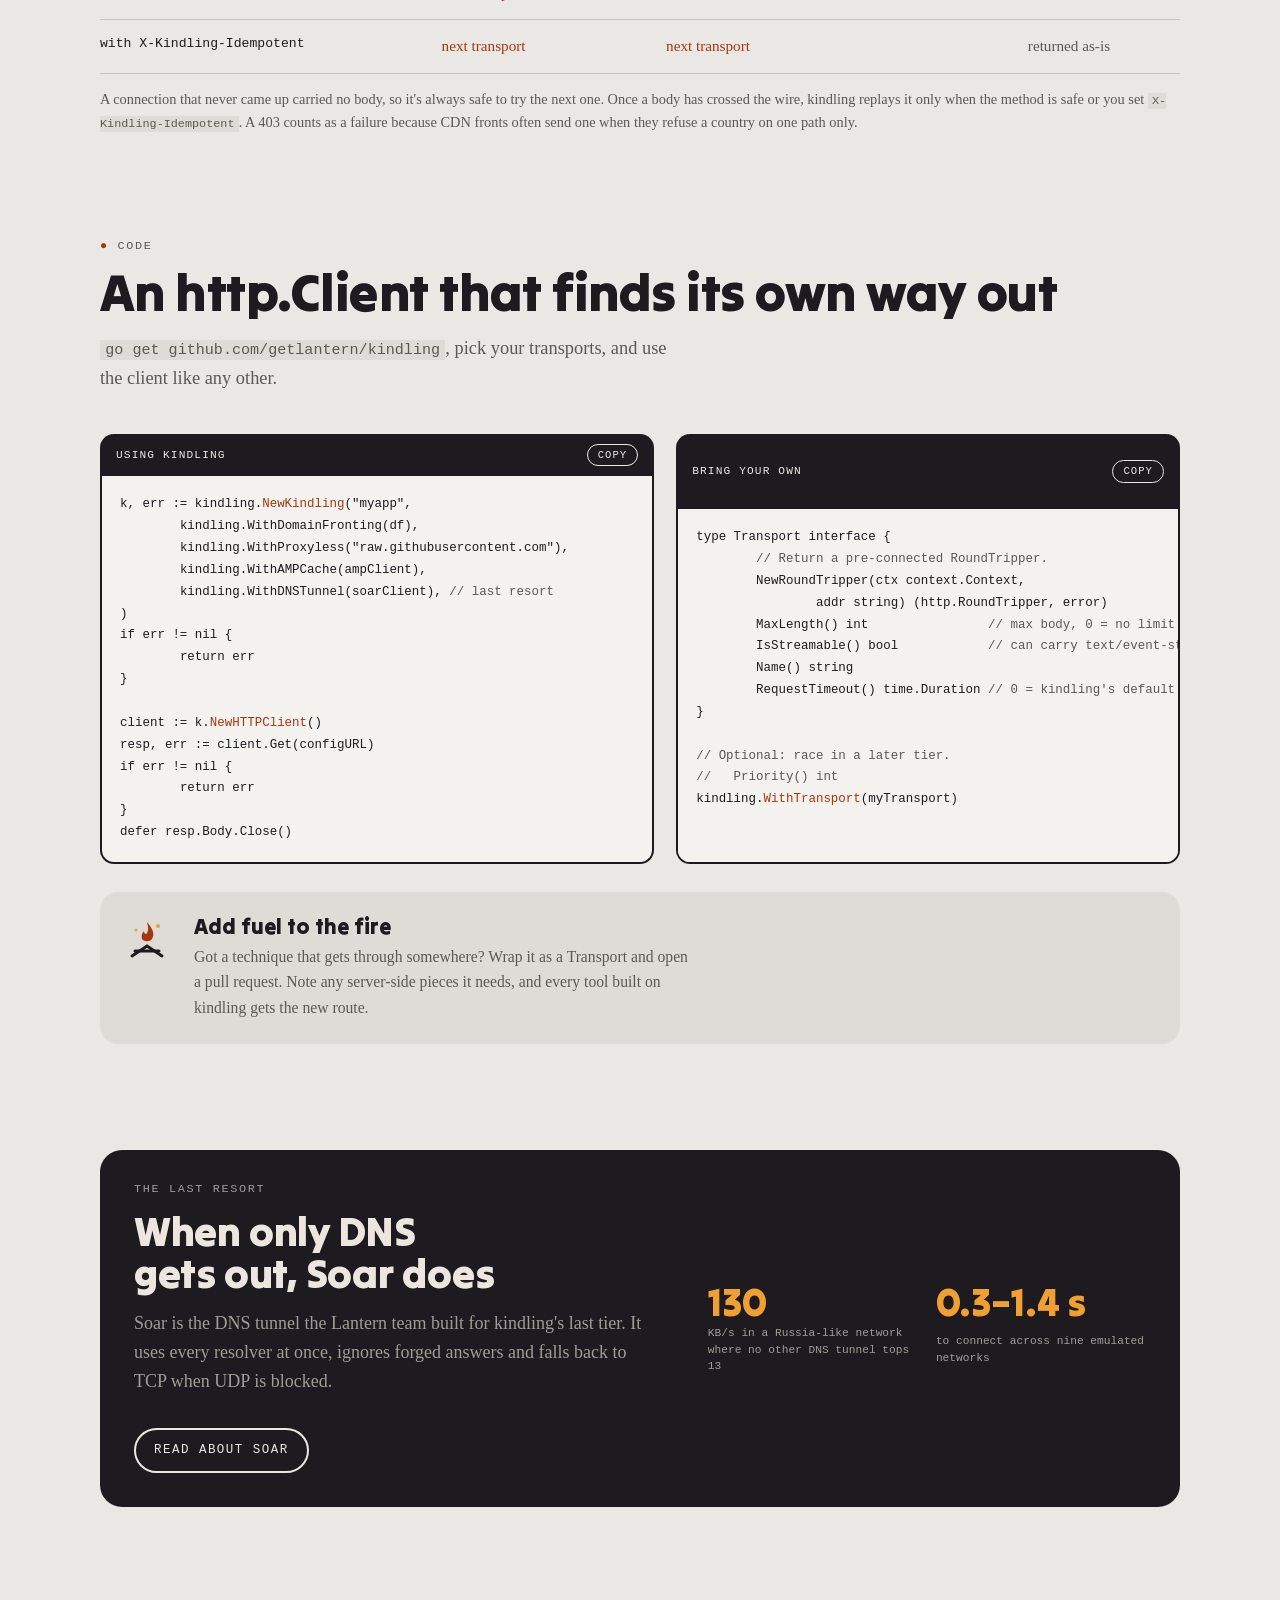
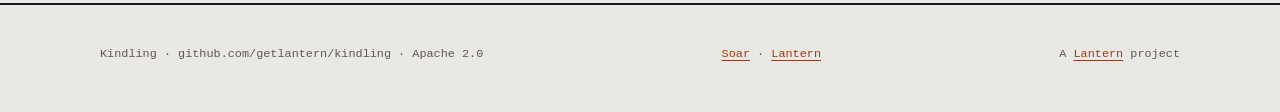
==== commit a63c9fdd: "Let a late transport send alongside a request that hangs The race sent each request synchronously in" ====
--- a/site/index.html
+++ b/site/index.html
@@ -318,7 +318,7 @@
     <div class="steps">
       <div class="step"><h3>Filter</h3><p>Transports that can't carry this request are skipped: a body over a transport's size cap, or a streaming request on a transport that can't stream.</p></div>
       <div class="step"><h3>Race a tier</h3><p>Every transport in the first tier starts connecting at once. Transports pre-connect, so the race measures real reachability on this network.</p></div>
-      <div class="step"><h3>Send once</h3><p>The first transport to connect gets the request. Requests are sent one at a time, never in parallel, so a POST can't hit the server twice.</p></div>
+      <div class="step"><h3>Send once</h3><p>The first transport to connect gets the request. Requests are sent one at a time, so a POST can't hit the server twice. The one exception is a replay-safe request and a transport that joined late: it sends alongside a request that's hanging rather than behind it.</p></div>
       <div class="step"><h3>Fall back</h3><p>If the whole tier fails, the next tier starts at once. A transport with a start delay also joins once its delay passes, so a tier that hangs instead of failing doesn't hold it up. That's how Soar stays out of the way on networks where faster routes work, and still arrives where they don't.</p></div>
     </div>
     <div class="retry">
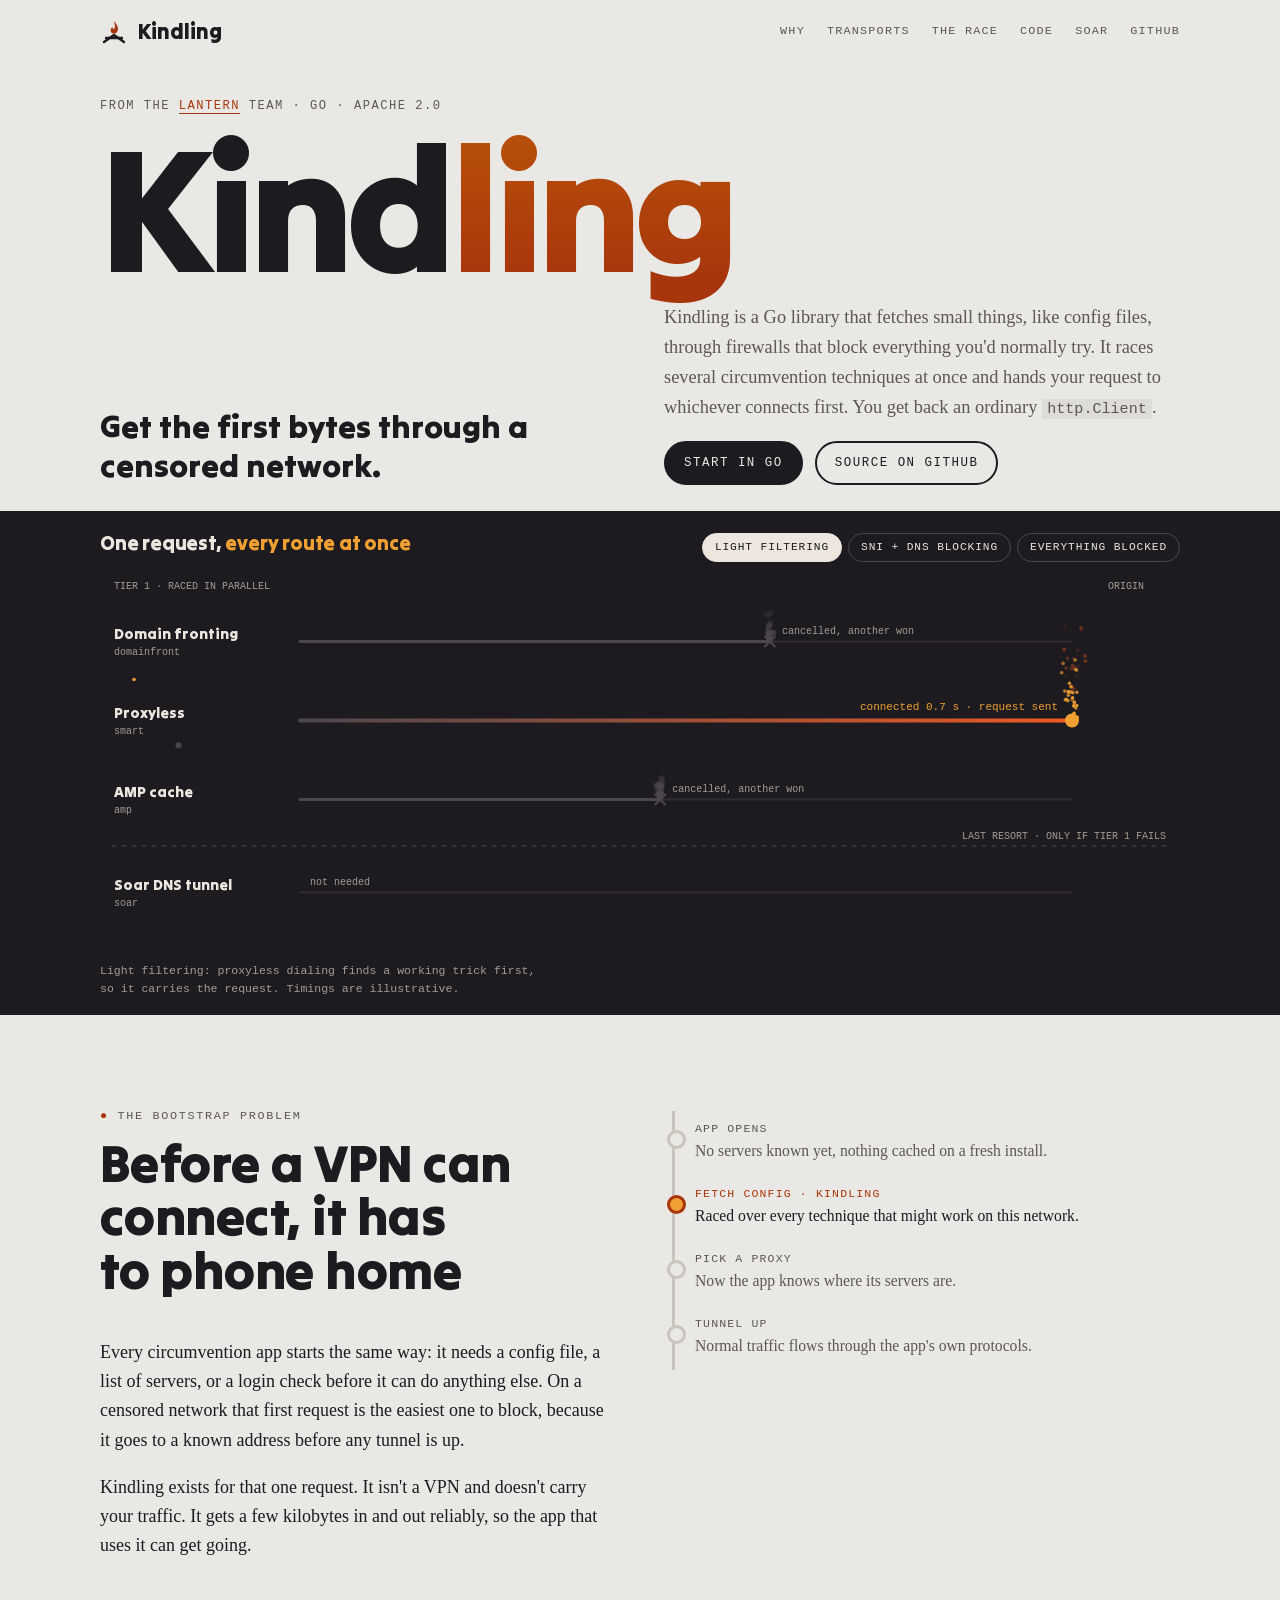
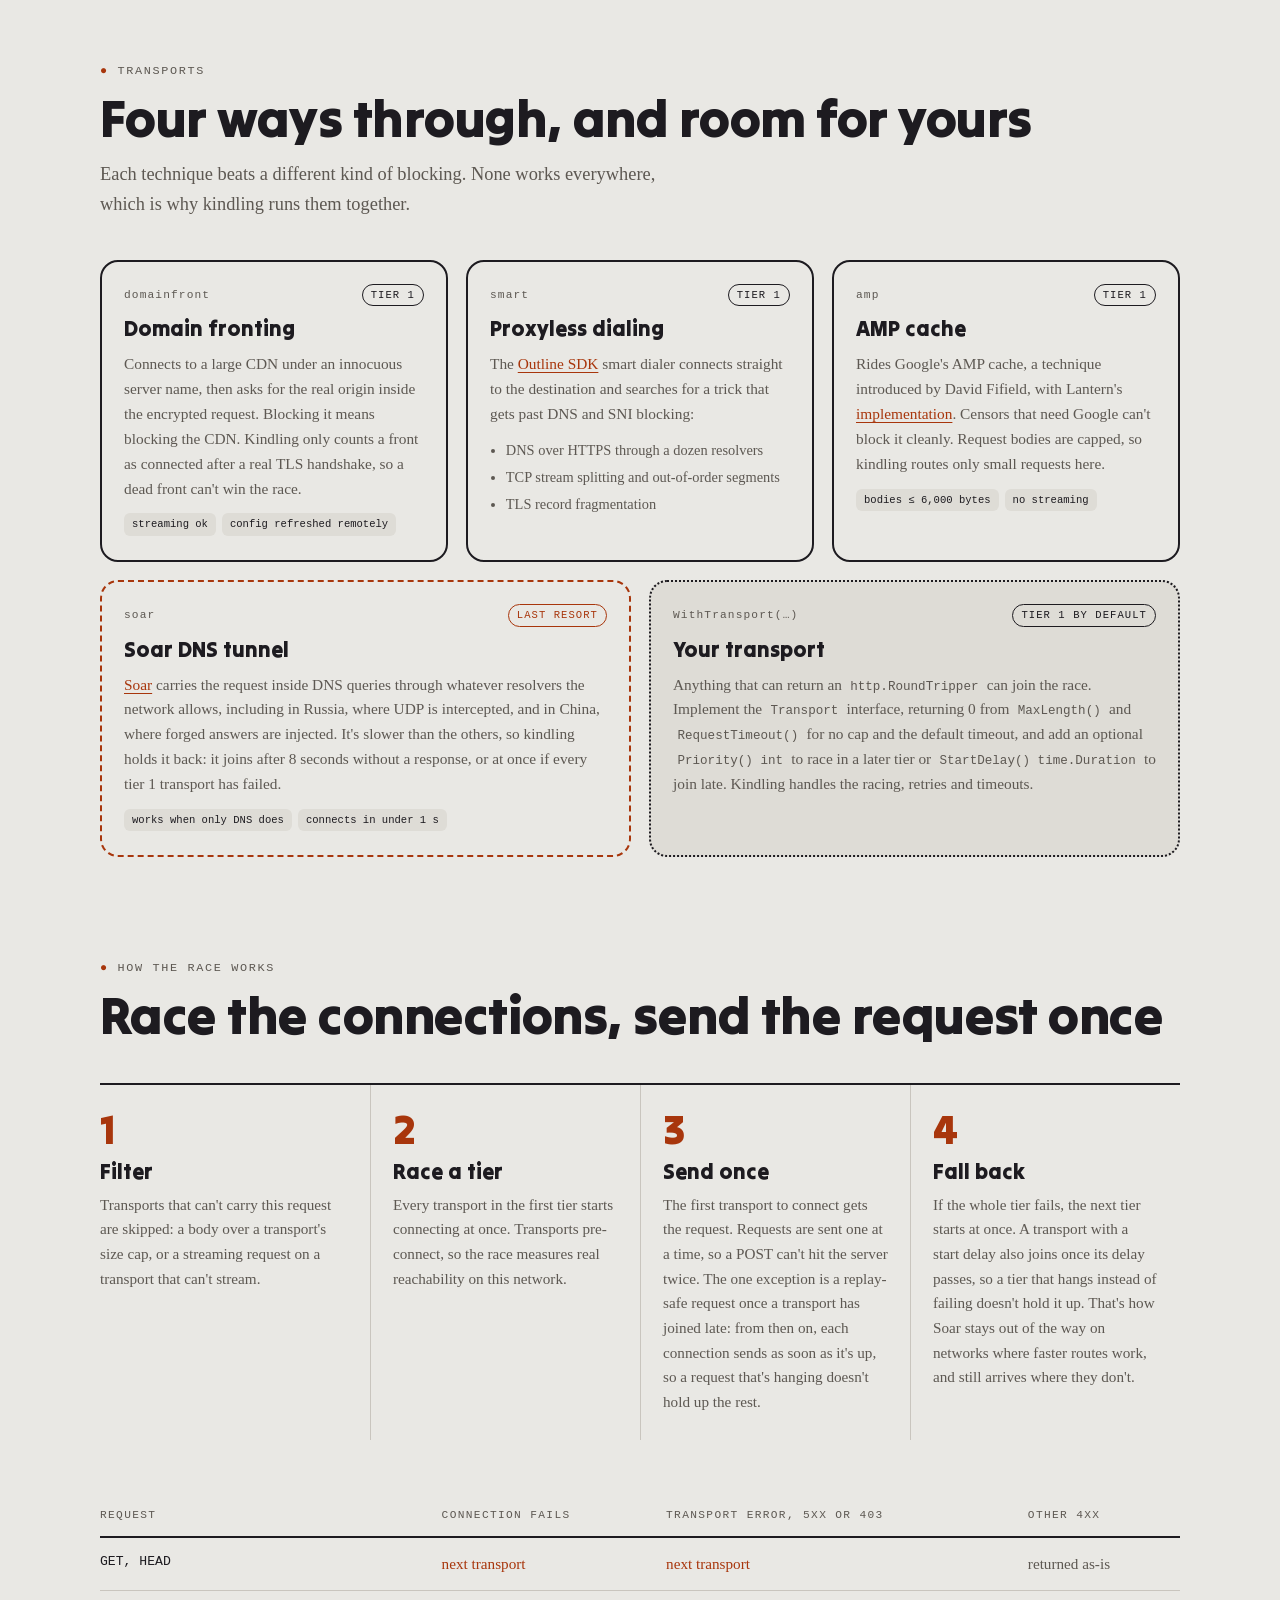
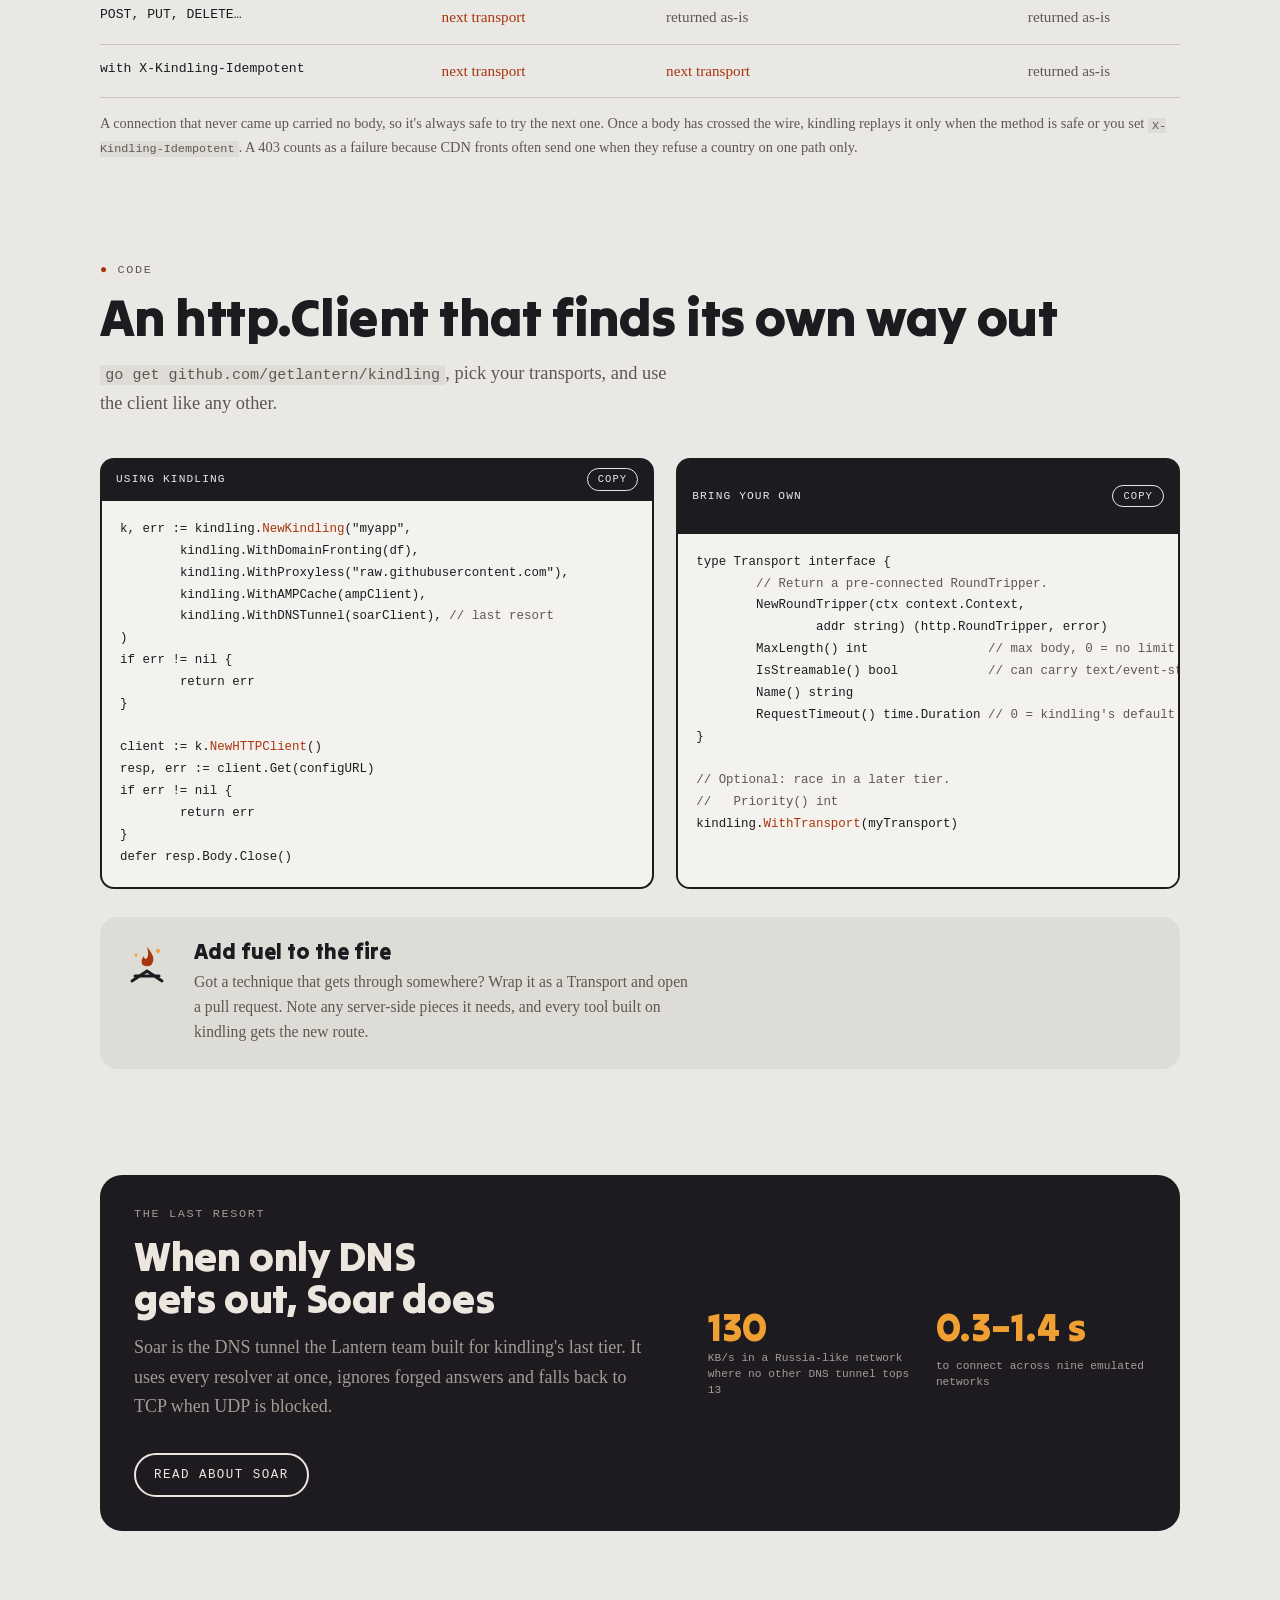
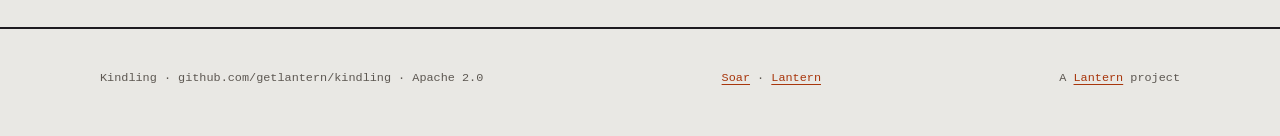
==== commit 620a654c: "Send every replay-safe connection once a transport has joined late The previous commit let only the " ====
--- a/site/index.html
+++ b/site/index.html
@@ -318,7 +318,7 @@
     <div class="steps">
       <div class="step"><h3>Filter</h3><p>Transports that can't carry this request are skipped: a body over a transport's size cap, or a streaming request on a transport that can't stream.</p></div>
       <div class="step"><h3>Race a tier</h3><p>Every transport in the first tier starts connecting at once. Transports pre-connect, so the race measures real reachability on this network.</p></div>
-      <div class="step"><h3>Send once</h3><p>The first transport to connect gets the request. Requests are sent one at a time, so a POST can't hit the server twice. The one exception is a replay-safe request and a transport that joined late: it sends alongside a request that's hanging rather than behind it.</p></div>
+      <div class="step"><h3>Send once</h3><p>The first transport to connect gets the request. Requests are sent one at a time, so a POST can't hit the server twice. The one exception is a replay-safe request once a transport has joined late: from then on, each connection sends as soon as it's up, so a request that's hanging doesn't hold up the rest.</p></div>
       <div class="step"><h3>Fall back</h3><p>If the whole tier fails, the next tier starts at once. A transport with a start delay also joins once its delay passes, so a tier that hangs instead of failing doesn't hold it up. That's how Soar stays out of the way on networks where faster routes work, and still arrives where they don't.</p></div>
     </div>
     <div class="retry">
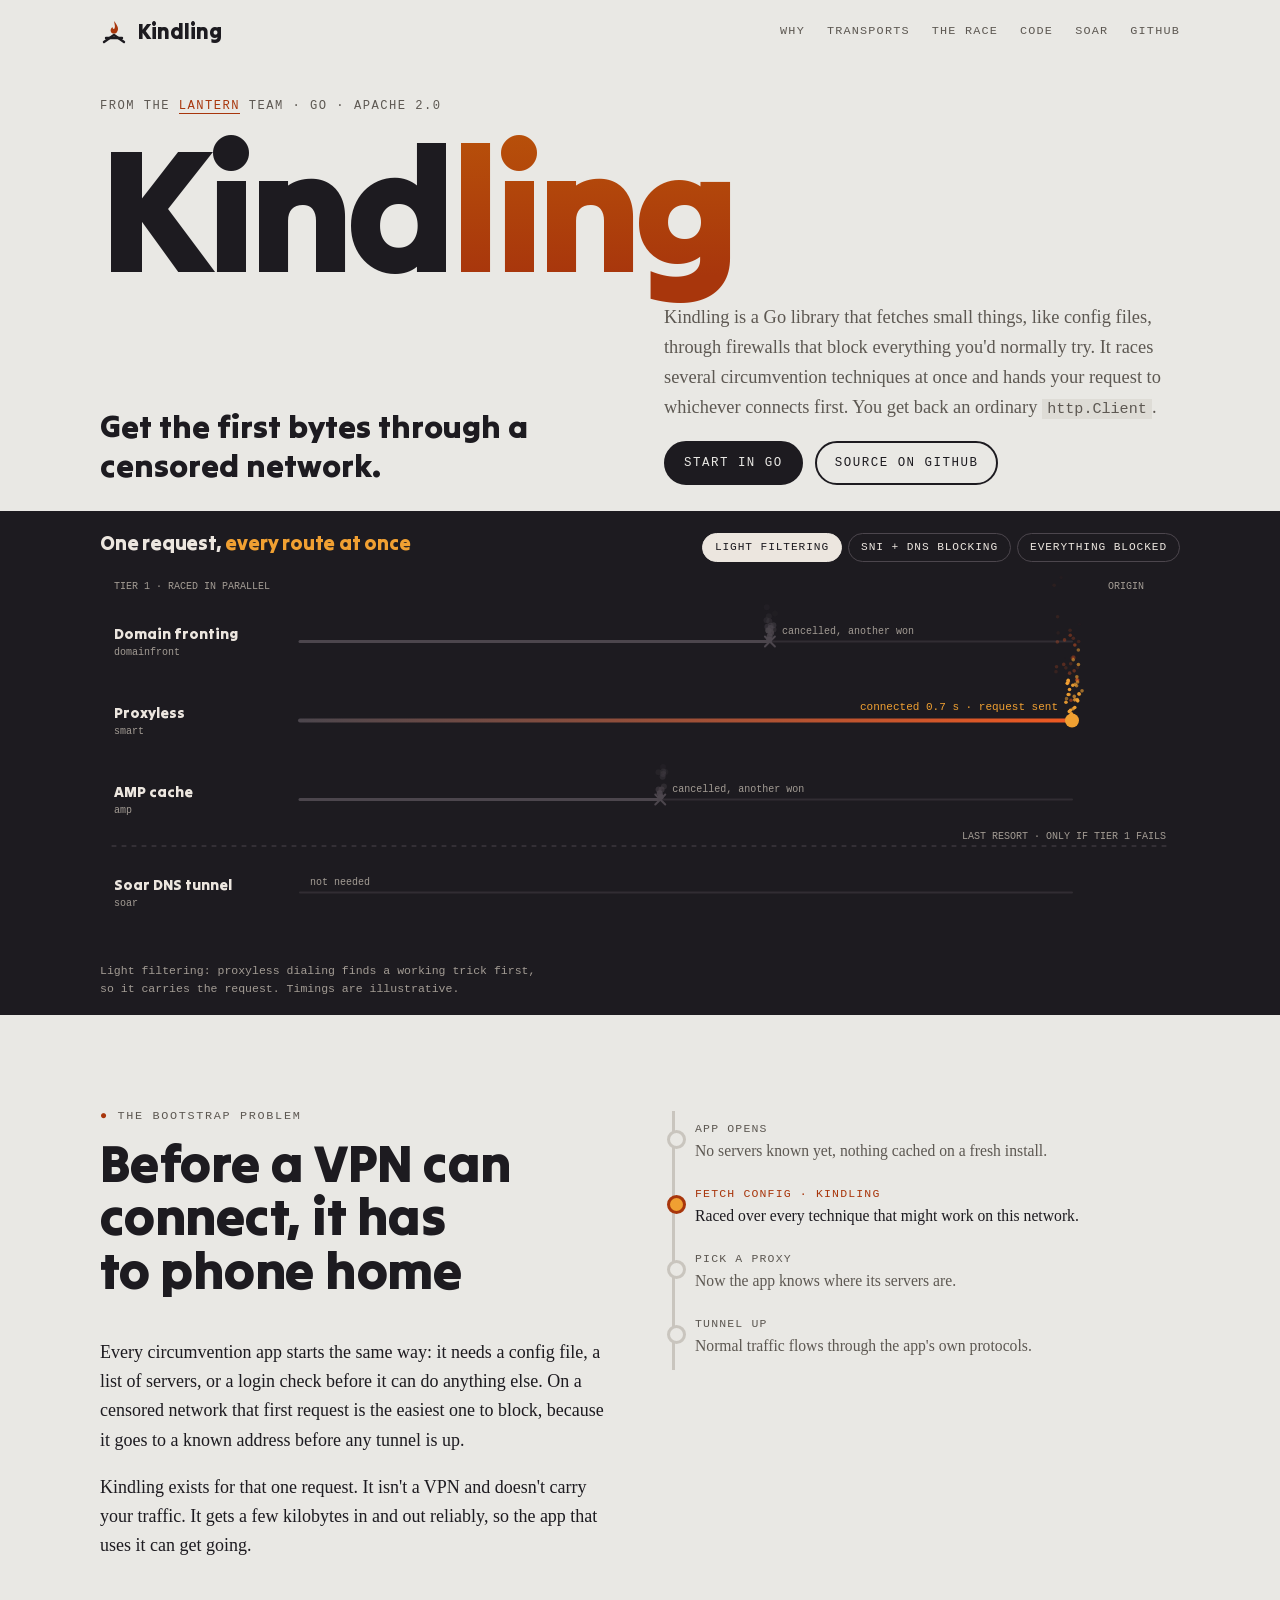
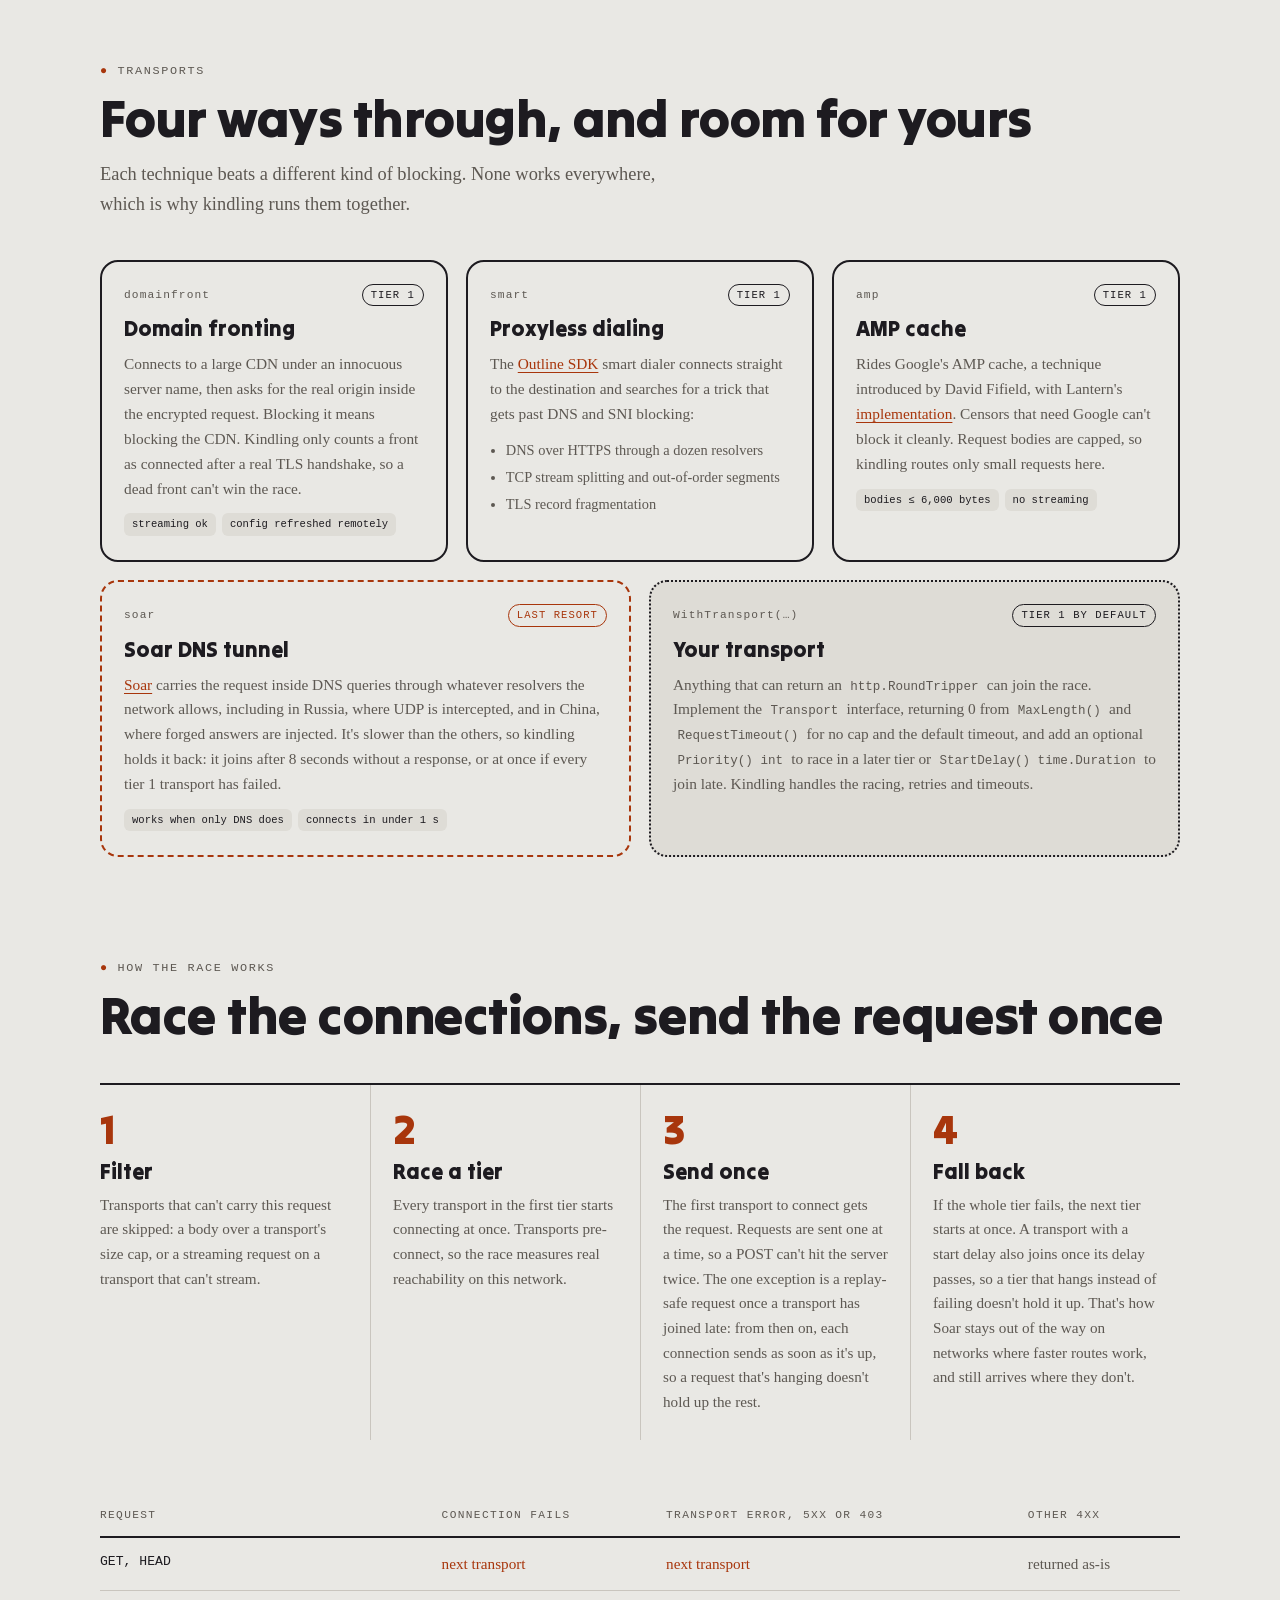
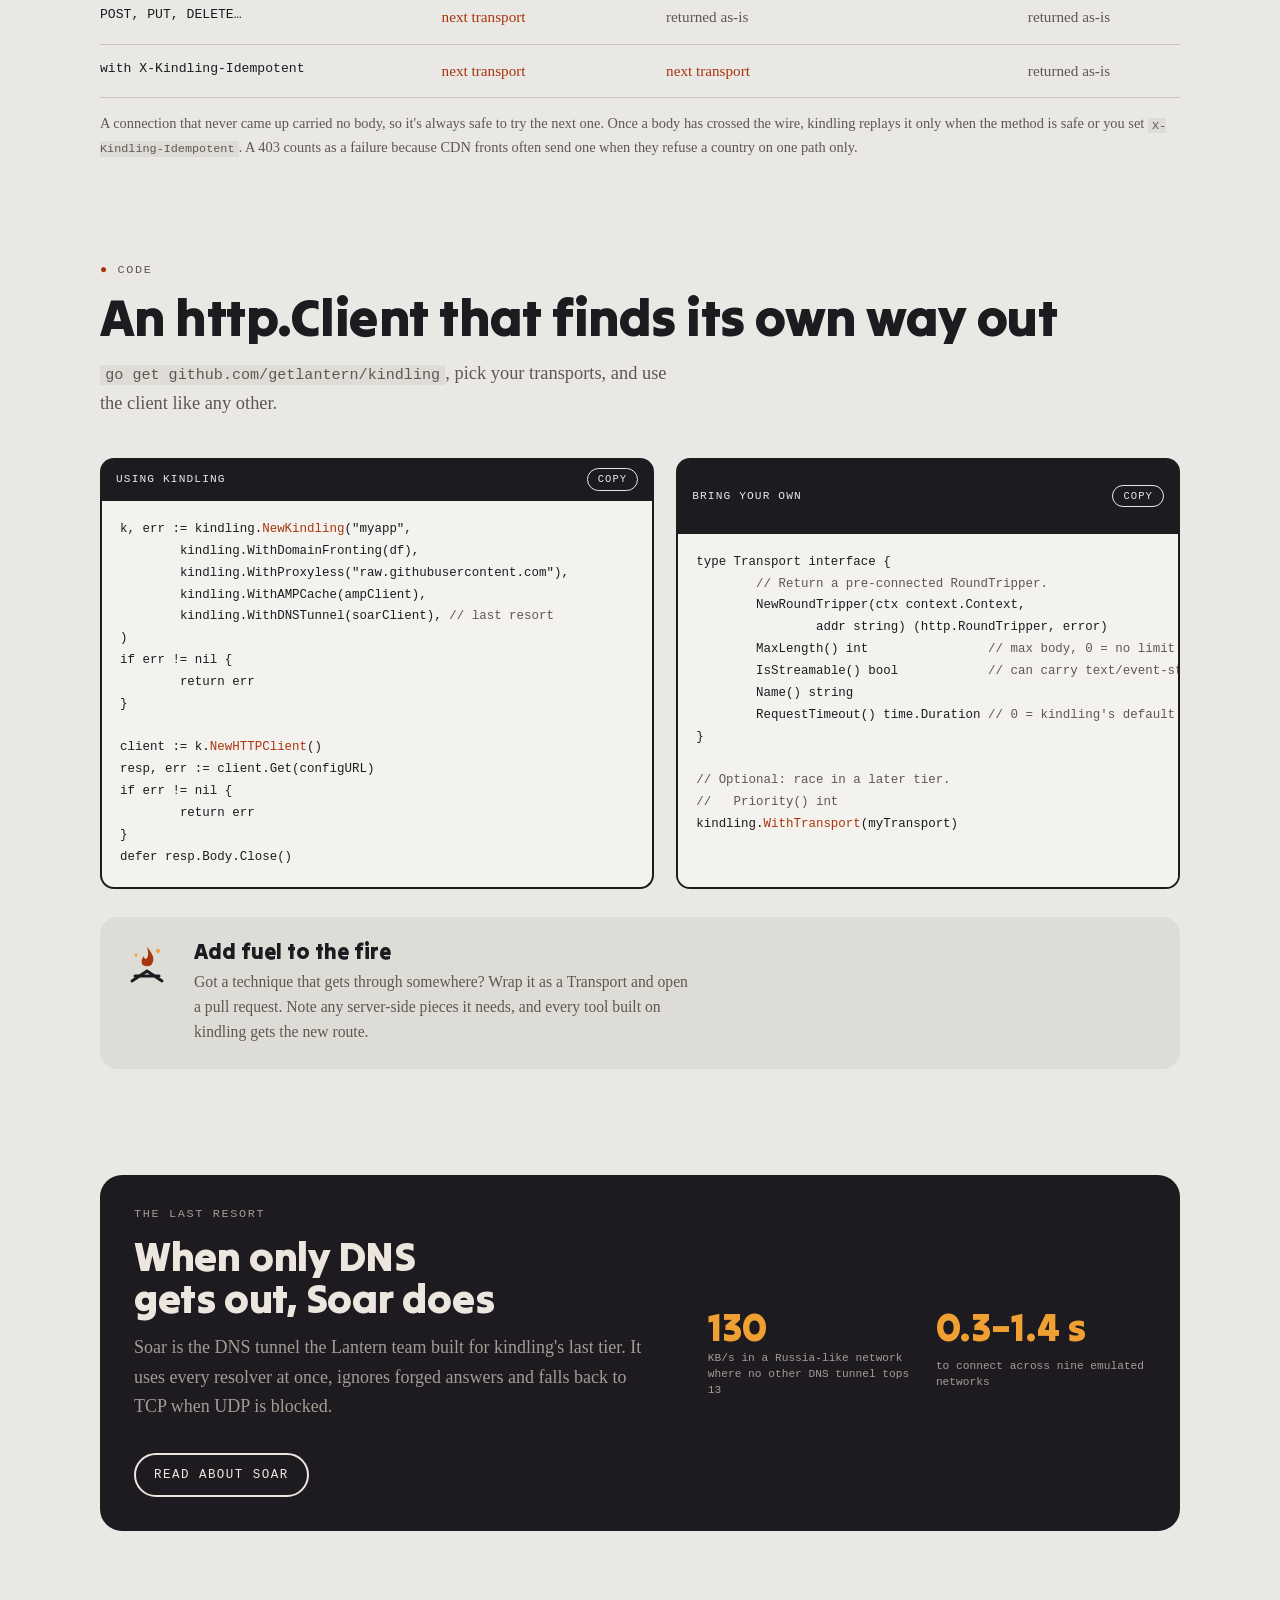
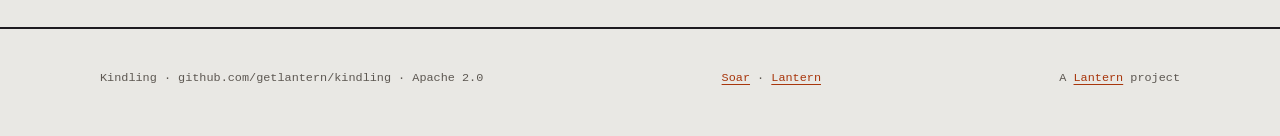
==== commit 56eddd08: "site: a campfire favicon that reads at tab size The old icon was the header's line-art mark, whose t" ====
--- a/site/index.html
+++ b/site/index.html
@@ -8,7 +8,9 @@
 <meta property="og:url" content="https://kindling.lantern.io/">
 <meta property="og:type" content="website">
 <link rel="canonical" href="https://kindling.lantern.io/">
-<link rel="icon" href="data:image/svg+xml,%3Csvg xmlns='http://www.w3.org/2000/svg' viewBox='0 0 28 28'%3E%3Cpath d='M4 24 L14 17 L24 24' fill='none' stroke='%231d1b20' stroke-width='2.4' stroke-linecap='round'/%3E%3Cpath d='M6 20 L22 20' stroke='%231d1b20' stroke-width='2.4' stroke-linecap='round'/%3E%3Cpath d='M14 3 C18 8 19 11 17 14 C16 16 12 16 11 14 C10 12 11 10 12.5 9 C12.5 11 14 11.5 14.5 10.5 C15.5 8.5 14.5 6 14 3 Z' fill='%23d9481a'/%3E%3C/svg%3E">
+<link rel="icon" href="favicon.ico" sizes="16x16 32x32 48x48">
+<link rel="icon" href="favicon.svg" type="image/svg+xml">
+<link rel="apple-touch-icon" href="apple-touch-icon.png">
 <title>Kindling</title>
 <meta name="description" content="Kindling is a Go library that gets an app's first requests through censoring firewalls by racing domain fronting, proxyless dialing, AMP caching and the Soar DNS tunnel.">
 <link rel="stylesheet" href="fonts.css">
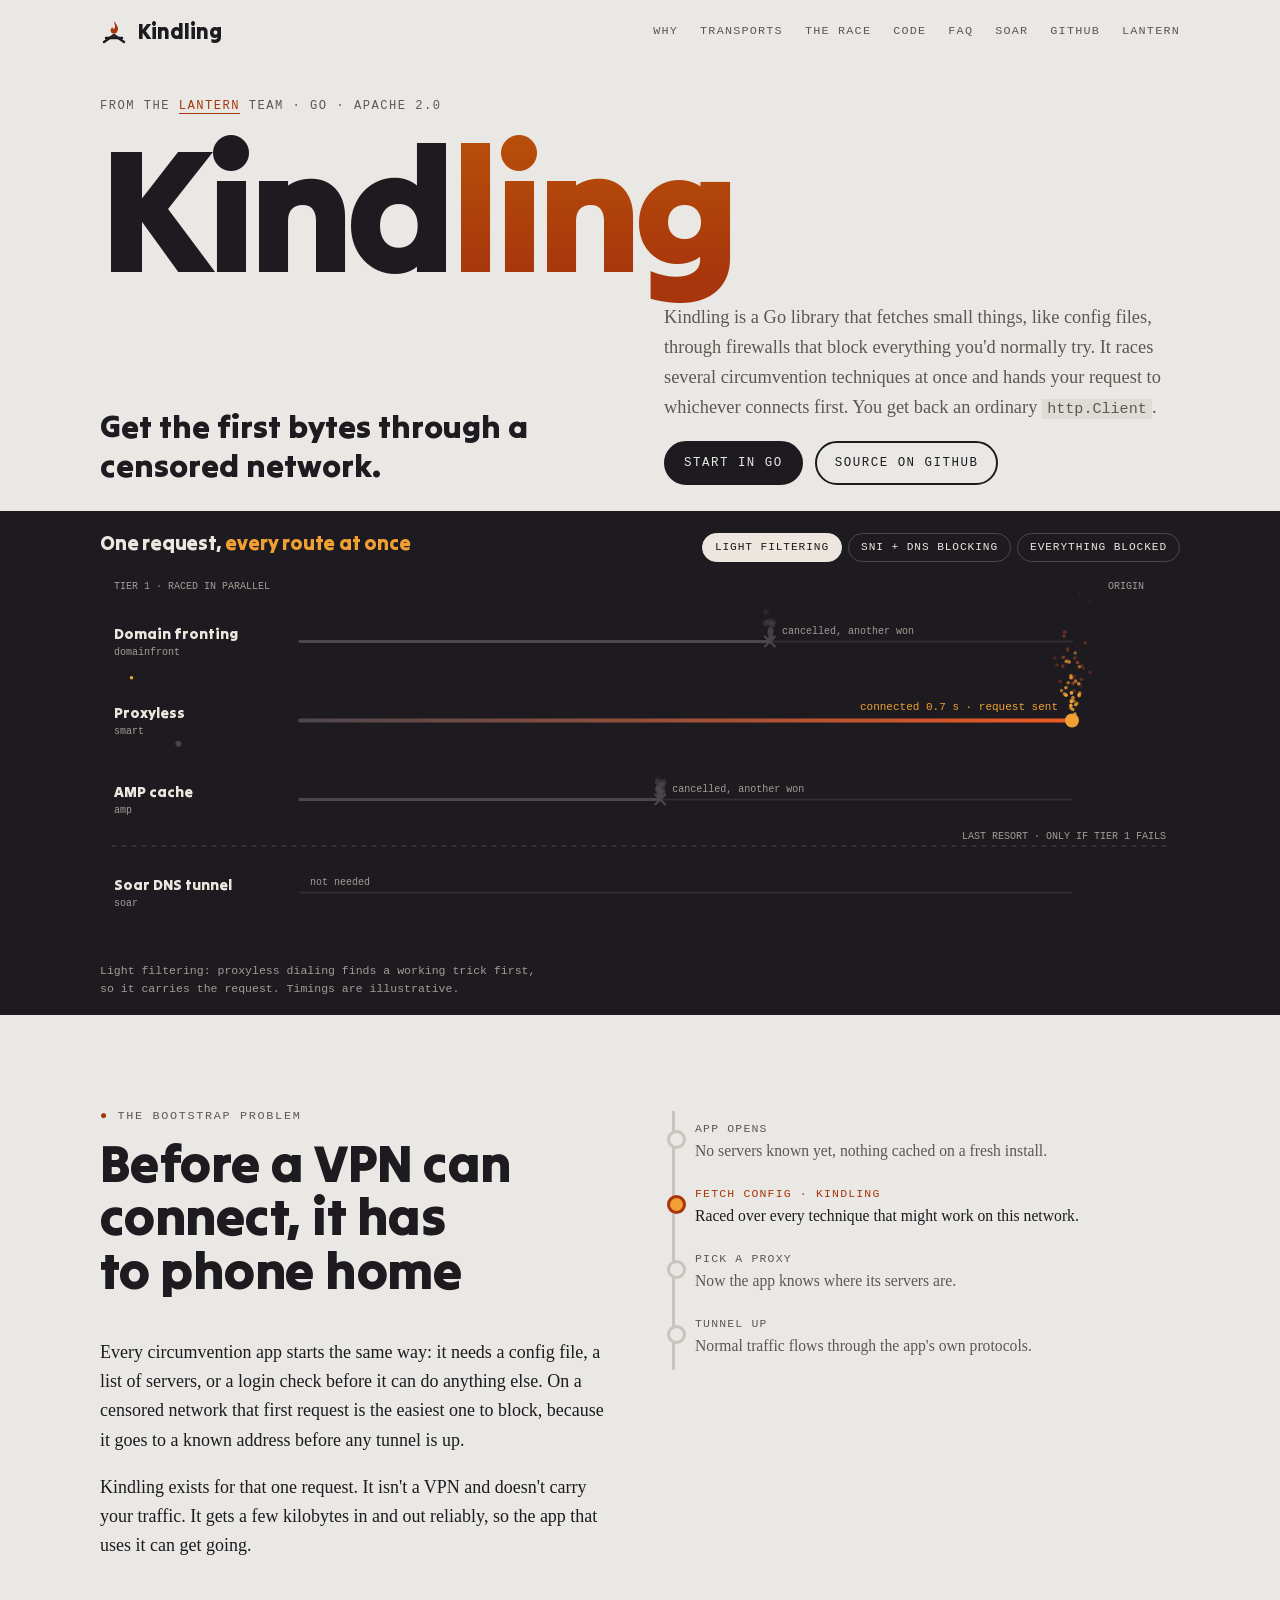
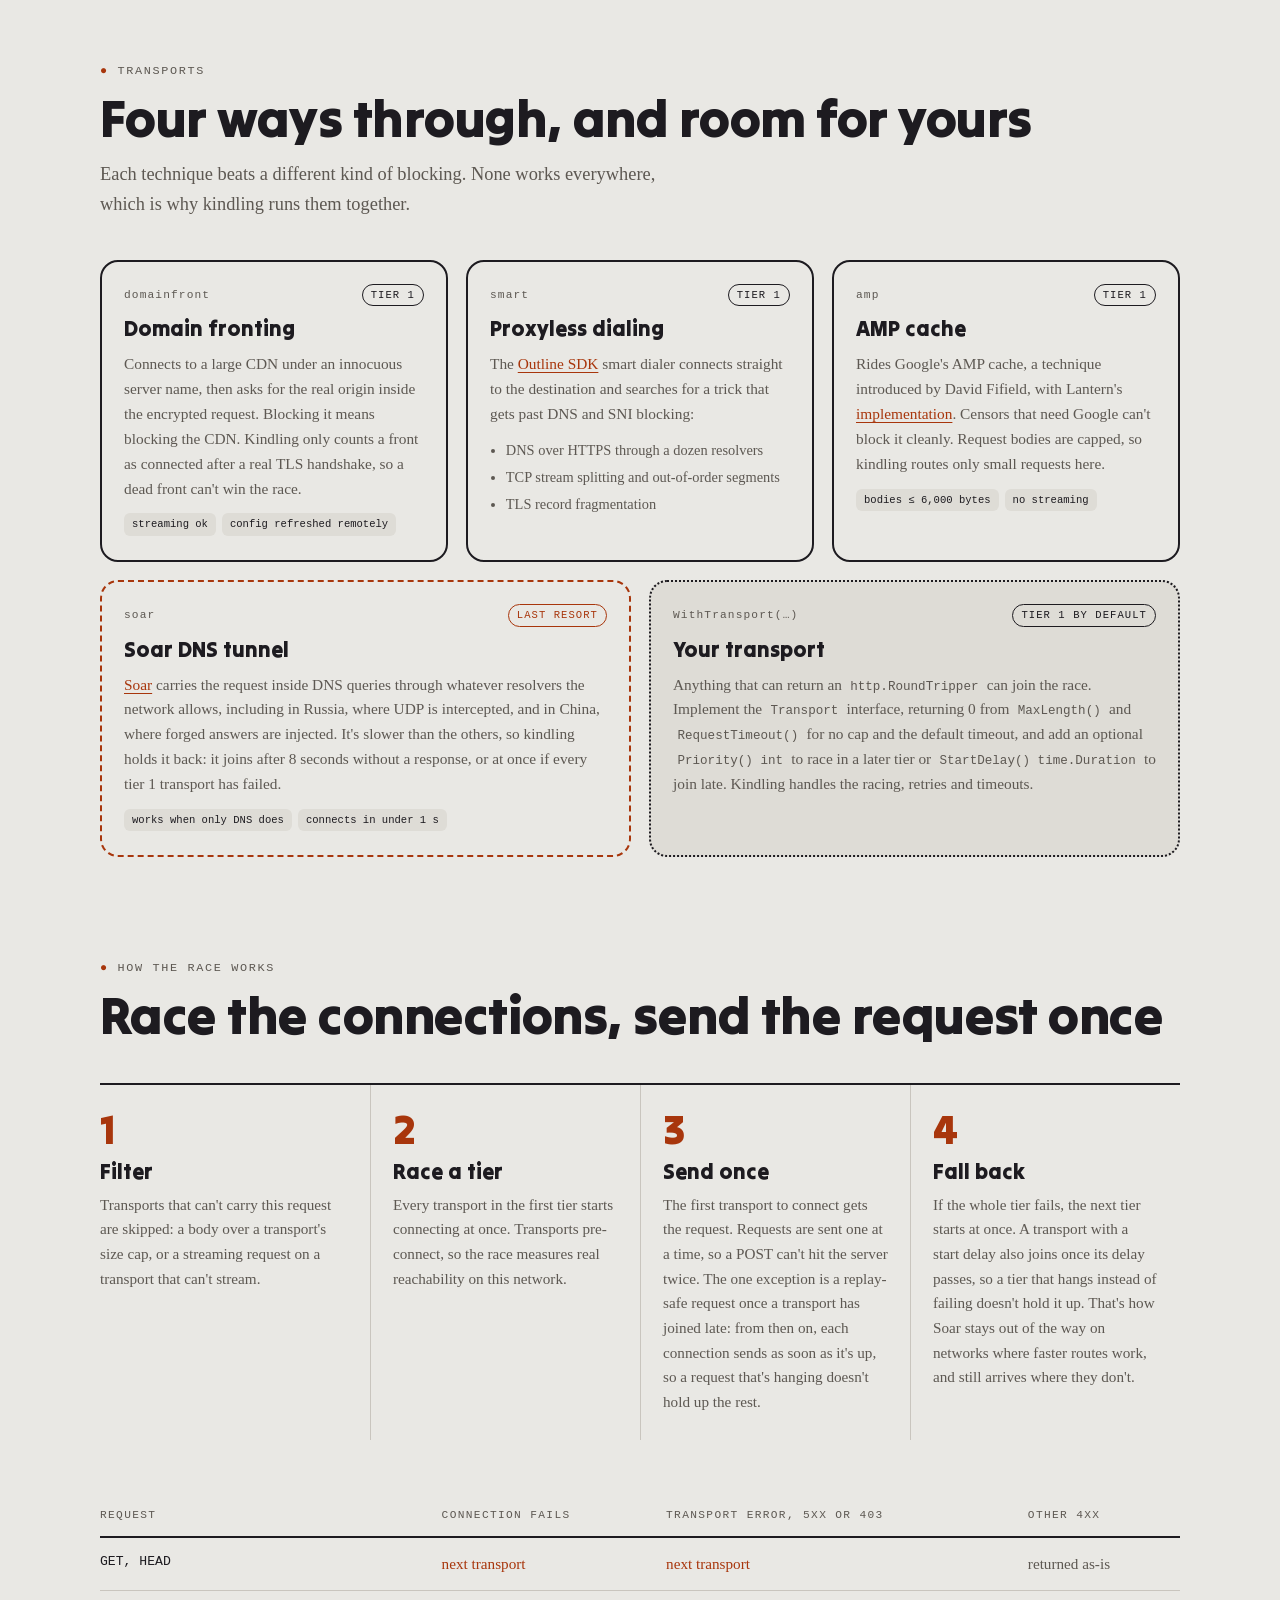
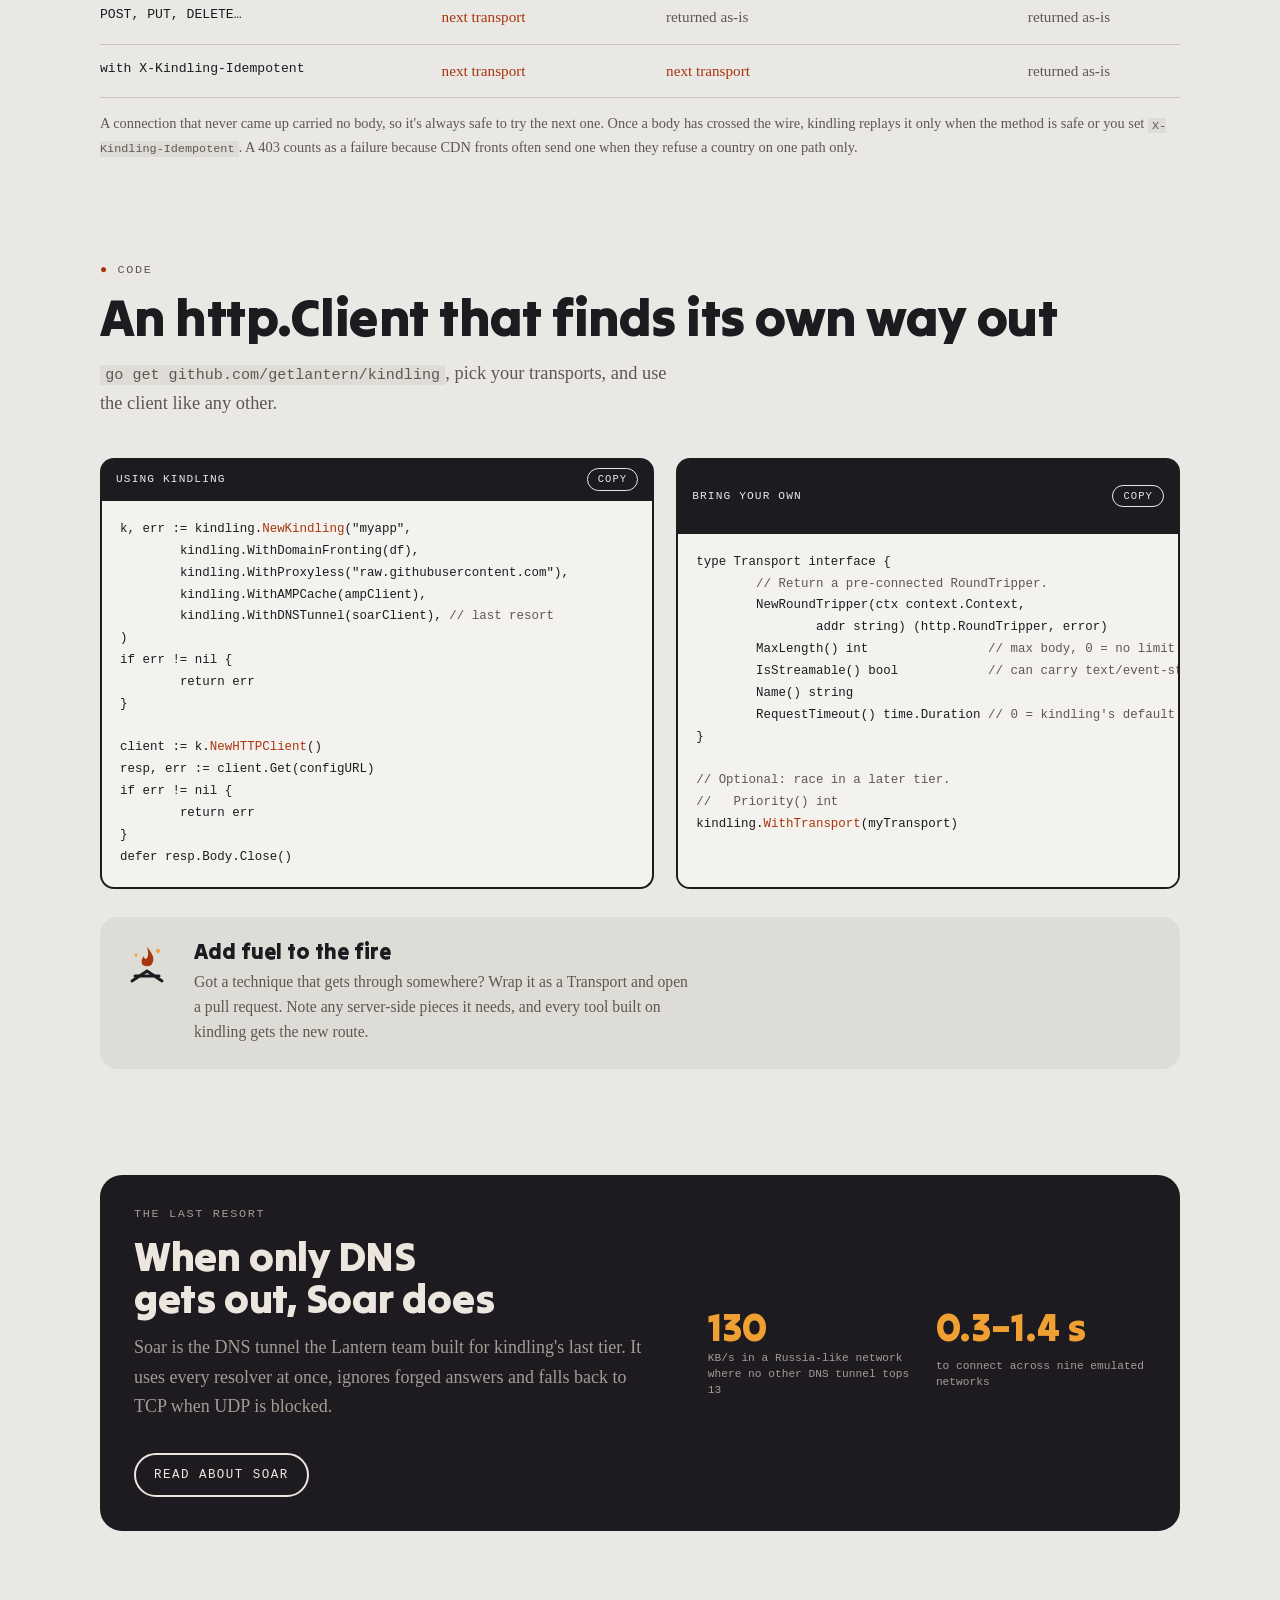
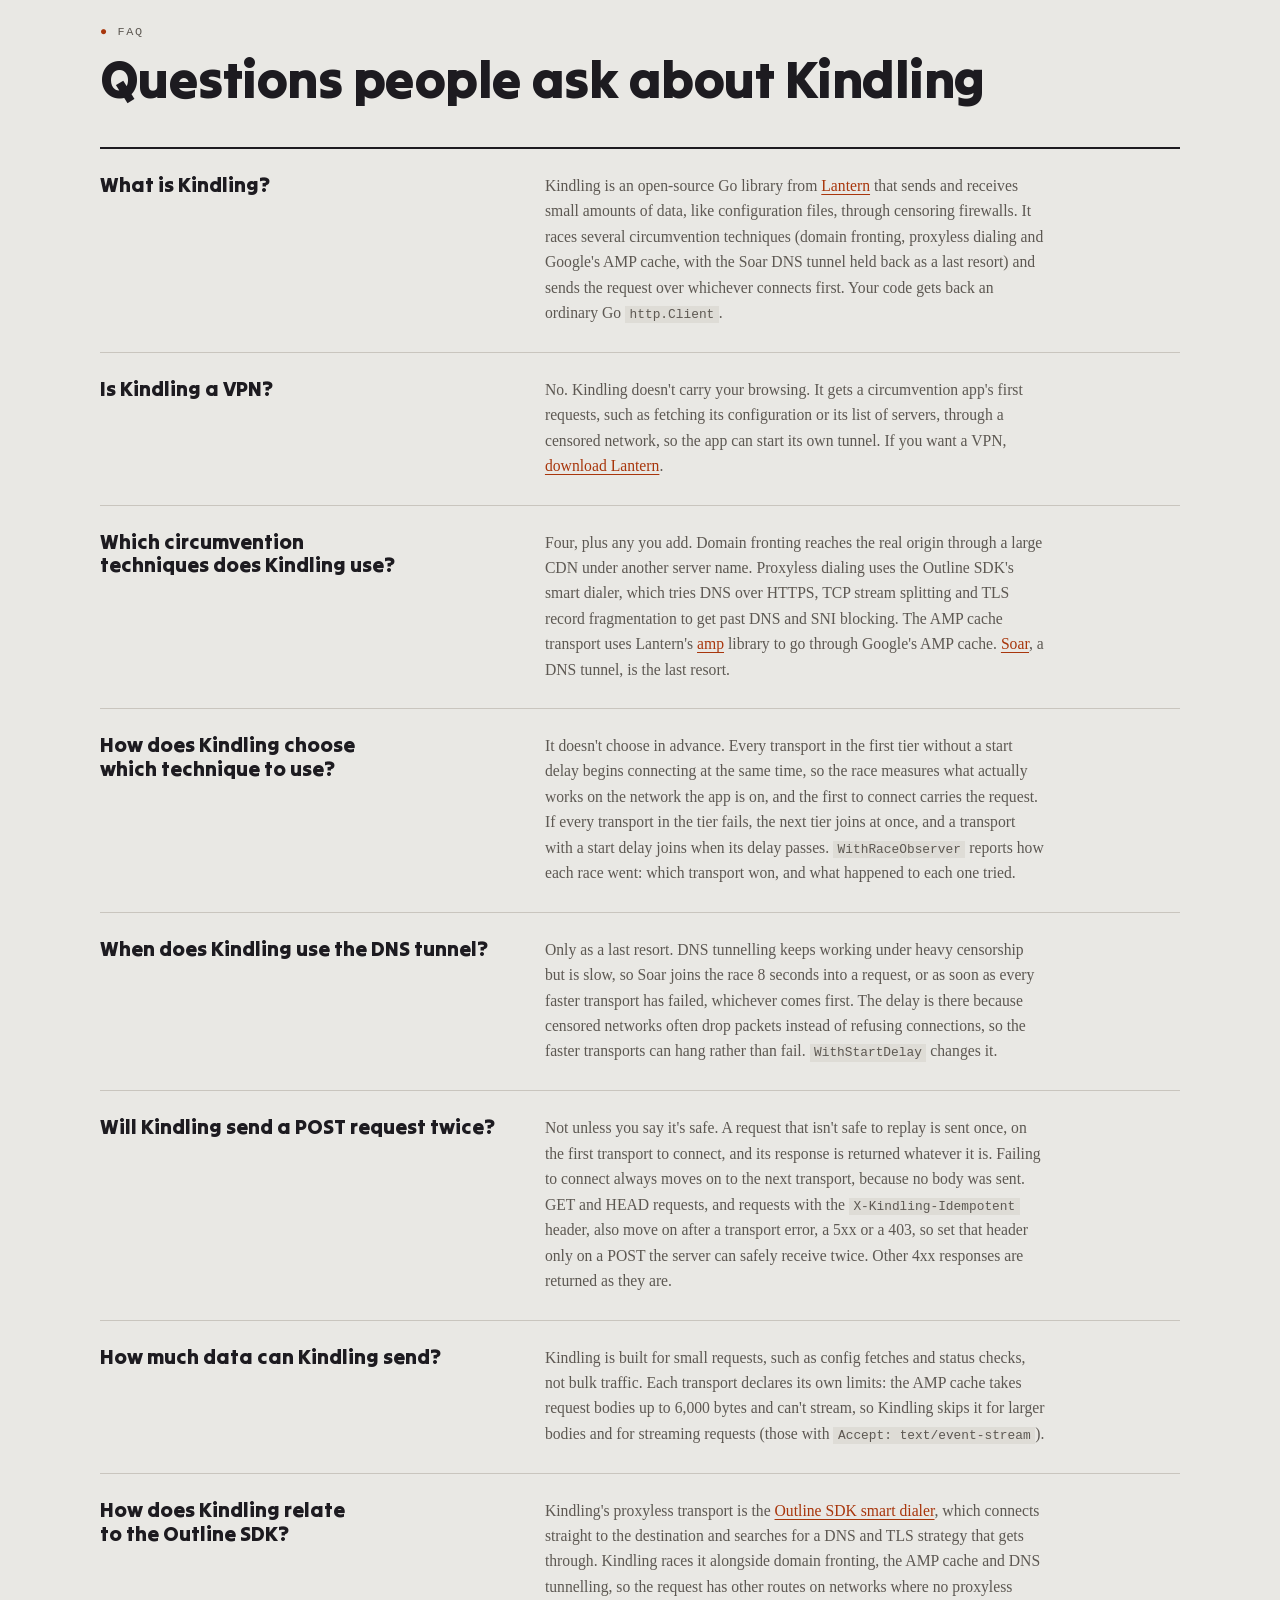
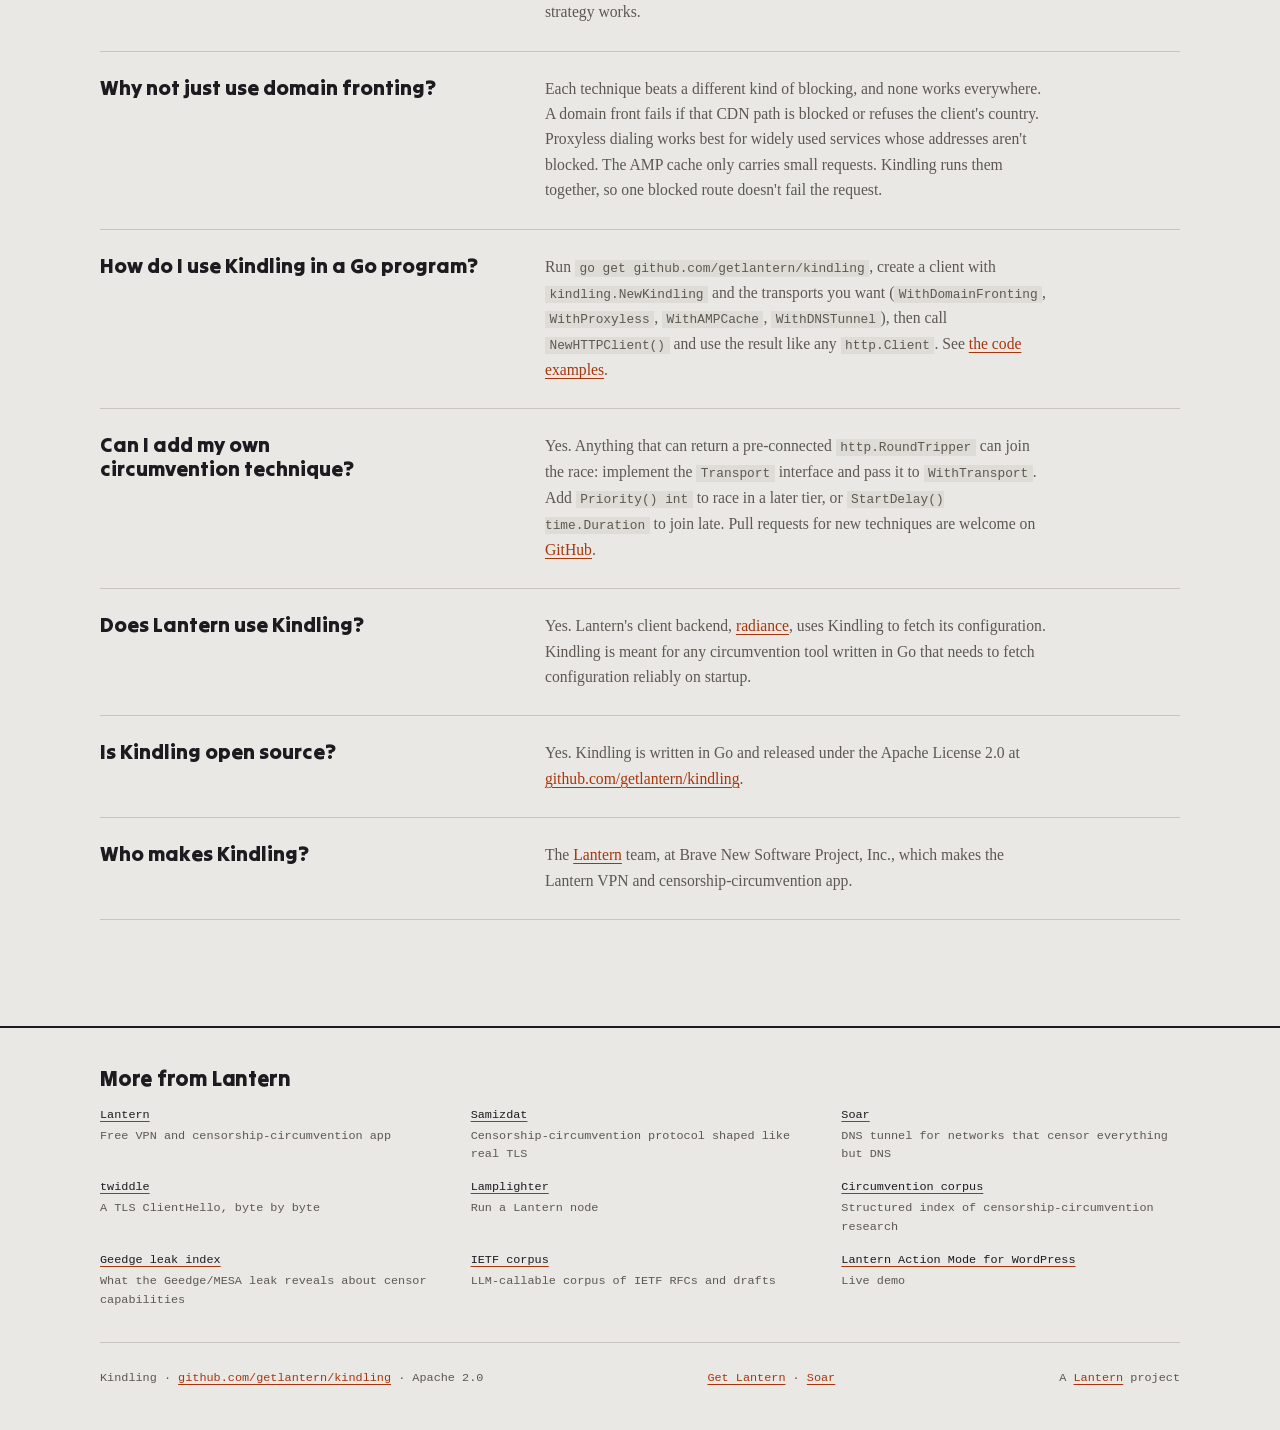
==== commit ce49c59c: "site: Lantern links, FAQ, structured data and link previews Adds a 14-question FAQ generated from si" ====
--- a/site/index.html
+++ b/site/index.html
@@ -3,16 +3,206 @@
 <head>
 <meta charset="utf-8">
 <meta name="viewport" content="width=device-width, initial-scale=1, viewport-fit=cover">
-<meta property="og:title" content="Kindling">
-<meta property="og:description" content="Get an app's first requests through censoring firewalls by racing several circumvention techniques.">
+<title>Kindling: a Go library for getting through censoring firewalls</title>
+<meta name="description" content="Kindling, Lantern's open-source Go library, gets an app's first requests through censoring firewalls by racing domain fronting, proxyless dialing and a DNS tunnel.">
+<link rel="canonical" href="https://kindling.lantern.io/">
+<meta property="og:type" content="website">
+<meta property="og:site_name" content="Kindling">
 <meta property="og:url" content="https://kindling.lantern.io/">
-<meta property="og:type" content="website">
-<link rel="canonical" href="https://kindling.lantern.io/">
+<meta property="og:title" content="Kindling: a Go library for getting through censoring firewalls">
+<meta property="og:description" content="Get an app's first requests through censoring firewalls by racing several circumvention techniques. From Lantern.">
+<meta property="og:image" content="https://kindling.lantern.io/og.png">
+<meta property="og:image:width" content="1200">
+<meta property="og:image:height" content="630">
+<meta property="og:image:alt" content="Kindling: get the first bytes through a censored network">
+<meta name="twitter:card" content="summary_large_image">
+<meta name="twitter:title" content="Kindling: a Go library for getting through censoring firewalls">
+<meta name="twitter:description" content="Get an app's first requests through censoring firewalls by racing several circumvention techniques. From Lantern.">
+<meta name="twitter:image" content="https://kindling.lantern.io/og.png">
+<meta name="theme-color" content="#e9e8e4" media="(prefers-color-scheme: light)">
+<meta name="theme-color" content="#141216" media="(prefers-color-scheme: dark)">
 <link rel="icon" href="favicon.ico" sizes="16x16 32x32 48x48">
 <link rel="icon" href="favicon.svg" type="image/svg+xml">
 <link rel="apple-touch-icon" href="apple-touch-icon.png">
-<title>Kindling</title>
-<meta name="description" content="Kindling is a Go library that gets an app's first requests through censoring firewalls by racing domain fronting, proxyless dialing, AMP caching and the Soar DNS tunnel.">
+<script type="application/ld+json">
+{
+ "@context": "https://schema.org",
+ "@graph": [
+  {
+   "@type": "Organization",
+   "@id": "https://lantern.io/#organization",
+   "name": "Lantern",
+   "legalName": "Brave New Software Project, Inc.",
+   "url": "https://lantern.io",
+   "sameAs": [
+    "https://github.com/getlantern"
+   ]
+  },
+  {
+   "@type": "WebSite",
+   "@id": "https://kindling.lantern.io/#website",
+   "url": "https://kindling.lantern.io/",
+   "name": "Kindling",
+   "publisher": {
+    "@id": "https://lantern.io/#organization"
+   },
+   "inLanguage": "en"
+  },
+  {
+   "@type": "WebPage",
+   "@id": "https://kindling.lantern.io/#webpage",
+   "url": "https://kindling.lantern.io/",
+   "name": "Kindling: a Go library for getting through censoring firewalls",
+   "isPartOf": {
+    "@id": "https://kindling.lantern.io/#website"
+   },
+   "about": {
+    "@id": "https://kindling.lantern.io/#software"
+   },
+   "publisher": {
+    "@id": "https://lantern.io/#organization"
+   },
+   "primaryImageOfPage": "https://kindling.lantern.io/og.png",
+   "inLanguage": "en"
+  },
+  {
+   "@type": "SoftwareSourceCode",
+   "@id": "https://kindling.lantern.io/#software",
+   "name": "Kindling",
+   "description": "Kindling is an open-source Go library from Lantern that sends and receives small amounts of data, like configuration files, through censoring firewalls. It races several circumvention techniques (domain fronting, proxyless dialing and Google's AMP cache, with the Soar DNS tunnel held back as a last resort) and sends the request over whichever connects first. Your code gets back an ordinary Go http.Client.",
+   "codeRepository": "https://github.com/getlantern/kindling",
+   "programmingLanguage": "Go",
+   "license": "https://www.apache.org/licenses/LICENSE-2.0",
+   "url": "https://kindling.lantern.io/",
+   "author": {
+    "@id": "https://lantern.io/#organization"
+   },
+   "keywords": "censorship circumvention, domain fronting, Outline SDK, AMP cache, DNS tunnel, Go library, bootstrapping"
+  },
+  {
+   "@type": "FAQPage",
+   "@id": "https://kindling.lantern.io/#faq",
+   "isPartOf": {
+    "@id": "https://kindling.lantern.io/#webpage"
+   },
+   "mainEntity": [
+    {
+     "@type": "Question",
+     "name": "What is Kindling?",
+     "acceptedAnswer": {
+      "@type": "Answer",
+      "text": "Kindling is an open-source Go library from Lantern that sends and receives small amounts of data, like configuration files, through censoring firewalls. It races several circumvention techniques (domain fronting, proxyless dialing and Google's AMP cache, with the Soar DNS tunnel held back as a last resort) and sends the request over whichever connects first. Your code gets back an ordinary Go http.Client."
+     }
+    },
+    {
+     "@type": "Question",
+     "name": "Is Kindling a VPN?",
+     "acceptedAnswer": {
+      "@type": "Answer",
+      "text": "No. Kindling doesn't carry your browsing. It gets a circumvention app's first requests, such as fetching its configuration or its list of servers, through a censored network, so the app can start its own tunnel. If you want a VPN, download Lantern."
+     }
+    },
+    {
+     "@type": "Question",
+     "name": "Which circumvention techniques does Kindling use?",
+     "acceptedAnswer": {
+      "@type": "Answer",
+      "text": "Four, plus any you add. Domain fronting reaches the real origin through a large CDN under another server name. Proxyless dialing uses the Outline SDK's smart dialer, which tries DNS over HTTPS, TCP stream splitting and TLS record fragmentation to get past DNS and SNI blocking. The AMP cache transport uses Lantern's amp library to go through Google's AMP cache. Soar, a DNS tunnel, is the last resort."
+     }
+    },
+    {
+     "@type": "Question",
+     "name": "How does Kindling choose which technique to use?",
+     "acceptedAnswer": {
+      "@type": "Answer",
+      "text": "It doesn't choose in advance. Every transport in the first tier without a start delay begins connecting at the same time, so the race measures what actually works on the network the app is on, and the first to connect carries the request. If every transport in the tier fails, the next tier joins at once, and a transport with a start delay joins when its delay passes. WithRaceObserver reports how each race went: which transport won, and what happened to each one tried."
+     }
+    },
+    {
+     "@type": "Question",
+     "name": "When does Kindling use the DNS tunnel?",
+     "acceptedAnswer": {
+      "@type": "Answer",
+      "text": "Only as a last resort. DNS tunnelling keeps working under heavy censorship but is slow, so Soar joins the race 8 seconds into a request, or as soon as every faster transport has failed, whichever comes first. The delay is there because censored networks often drop packets instead of refusing connections, so the faster transports can hang rather than fail. WithStartDelay changes it."
+     }
+    },
+    {
+     "@type": "Question",
+     "name": "Will Kindling send a POST request twice?",
+     "acceptedAnswer": {
+      "@type": "Answer",
+      "text": "Not unless you say it's safe. A request that isn't safe to replay is sent once, on the first transport to connect, and its response is returned whatever it is. Failing to connect always moves on to the next transport, because no body was sent. GET and HEAD requests, and requests with the X-Kindling-Idempotent header, also move on after a transport error, a 5xx or a 403, so set that header only on a POST the server can safely receive twice. Other 4xx responses are returned as they are."
+     }
+    },
+    {
+     "@type": "Question",
+     "name": "How much data can Kindling send?",
+     "acceptedAnswer": {
+      "@type": "Answer",
+      "text": "Kindling is built for small requests, such as config fetches and status checks, not bulk traffic. Each transport declares its own limits: the AMP cache takes request bodies up to 6,000 bytes and can't stream, so Kindling skips it for larger bodies and for streaming requests (those with Accept: text/event-stream)."
+     }
+    },
+    {
+     "@type": "Question",
+     "name": "How does Kindling relate to the Outline SDK?",
+     "acceptedAnswer": {
+      "@type": "Answer",
+      "text": "Kindling's proxyless transport is the Outline SDK smart dialer, which connects straight to the destination and searches for a DNS and TLS strategy that gets through. Kindling races it alongside domain fronting, the AMP cache and DNS tunnelling, so the request has other routes on networks where no proxyless strategy works."
+     }
+    },
+    {
+     "@type": "Question",
+     "name": "Why not just use domain fronting?",
+     "acceptedAnswer": {
+      "@type": "Answer",
+      "text": "Each technique beats a different kind of blocking, and none works everywhere. A domain front fails if that CDN path is blocked or refuses the client's country. Proxyless dialing works best for widely used services whose addresses aren't blocked. The AMP cache only carries small requests. Kindling runs them together, so one blocked route doesn't fail the request."
+     }
+    },
+    {
+     "@type": "Question",
+     "name": "How do I use Kindling in a Go program?",
+     "acceptedAnswer": {
+      "@type": "Answer",
+      "text": "Run go get github.com/getlantern/kindling, create a client with kindling.NewKindling and the transports you want (WithDomainFronting, WithProxyless, WithAMPCache, WithDNSTunnel), then call NewHTTPClient() and use the result like any http.Client. See the code examples."
+     }
+    },
+    {
+     "@type": "Question",
+     "name": "Can I add my own circumvention technique?",
+     "acceptedAnswer": {
+      "@type": "Answer",
+      "text": "Yes. Anything that can return a pre-connected http.RoundTripper can join the race: implement the Transport interface and pass it to WithTransport. Add Priority() int to race in a later tier, or StartDelay() time.Duration to join late. Pull requests for new techniques are welcome on GitHub."
+     }
+    },
+    {
+     "@type": "Question",
+     "name": "Does Lantern use Kindling?",
+     "acceptedAnswer": {
+      "@type": "Answer",
+      "text": "Yes. Lantern's client backend, radiance, uses Kindling to fetch its configuration. Kindling is meant for any circumvention tool written in Go that needs to fetch configuration reliably on startup."
+     }
+    },
+    {
+     "@type": "Question",
+     "name": "Is Kindling open source?",
+     "acceptedAnswer": {
+      "@type": "Answer",
+      "text": "Yes. Kindling is written in Go and released under the Apache License 2.0 at github.com/getlantern/kindling."
+     }
+    },
+    {
+     "@type": "Question",
+     "name": "Who makes Kindling?",
+     "acceptedAnswer": {
+      "@type": "Answer",
+      "text": "The Lantern team, at Brave New Software Project, Inc., which makes the Lantern VPN and censorship-circumvention app."
+     }
+    }
+   ]
+  }
+ ]
+}
+</script>
 <link rel="stylesheet" href="fonts.css">
 <style>
 /* Layout: a fire-starting field manual. Cool ash paper, soot ink, one ember gradient that only
@@ -172,8 +362,21 @@
 .soar .btn { border-color: var(--band-fg); color: var(--band-fg); }
 .soar .btn:hover { border-color: var(--flame); color: var(--flame); }
 
+/* faq */
+.faq { border-top: 2px solid var(--soot); }
+.qa { display: grid; grid-template-columns: minmax(0, 1fr) minmax(0, 1.6fr); gap: 10px 48px; padding: 24px 0 26px; border-bottom: 1px solid var(--smoke); scroll-margin-top: 24px; }
+.qa h3 { font-size: 1.3rem; line-height: 1.15; }
+.qa p { font-size: .98rem; color: var(--char); }
+.qa:target h3 { color: var(--ember); }
+
 footer { margin-top: 96px; border-top: 2px solid var(--soot); padding-block: 40px 48px; }
 footer .wrap { display: flex; flex-wrap: wrap; justify-content: space-between; gap: 18px; font: 400 .74rem/1.6 var(--mono); color: var(--char); }
+footer .more { flex-basis: 100%; display: grid; gap: 16px; padding-bottom: 32px; margin-bottom: 8px; border-bottom: 1px solid var(--smoke); }
+footer .more h2 { font: 400 1.35rem/1 var(--display); color: var(--soot); }
+footer .more ul { margin: 0; padding: 0; list-style: none; display: grid; grid-template-columns: repeat(3, minmax(0, 1fr)); gap: 14px 32px; }
+footer .more span { display: block; margin-top: 2px; }
+footer .more a { color: var(--soot); text-decoration: underline; text-decoration-color: var(--ember); }
+footer .more a:hover { color: var(--ember); }
 
 @keyframes rise { from { transform: translateY(12px); opacity: .001; } to { transform: none; opacity: 1; } }
 .hero > * { animation: rise .7s cubic-bezier(.2,.7,.2,1) both; }
@@ -188,7 +391,8 @@
   .steps { grid-template-columns: repeat(2, minmax(0, 1fr)); }
   .step:nth-child(3) { padding-left: 0; border-left: 0; }
   .step:nth-child(n+3) { border-top: 1px solid var(--smoke); }
-  .problem, .code, .soar, .hero .sub { grid-template-columns: minmax(0, 1fr); }
+  .problem, .code, .soar, .hero .sub, .qa { grid-template-columns: minmax(0, 1fr); }
+  footer .more ul { grid-template-columns: repeat(2, minmax(0, 1fr)); }
 }
 @media (max-width: 620px) {
   body { font-size: 17px; }
@@ -200,6 +404,7 @@
   .step + .step { border-top: 1px solid var(--smoke); }
   .soar { padding: 24px; }
   .contrib { grid-template-columns: minmax(0, 1fr); }
+  footer .more ul { grid-template-columns: minmax(0, 1fr); }
 }
 </style>
 </head>
@@ -216,8 +421,10 @@
       <a href="#fuel">Transports</a>
       <a href="#race">The race</a>
       <a href="#code">Code</a>
+      <a href="#faq">FAQ</a>
       <a href="https://soar.lantern.io">Soar</a>
       <a href="https://github.com/getlantern/kindling">GitHub</a>
+      <a href="https://lantern.io">Lantern</a>
     </nav>
   </header>
 
@@ -400,12 +607,93 @@
       <div><b>0.3–1.4 s</b><span>to connect across nine emulated networks</span></div>
     </div>
   </aside>
+
+  <section id="faq" aria-labelledby="faq-h">
+    <div class="head">
+      <span class="kicker"><b>●</b> FAQ</span>
+      <h2 id="faq-h">Questions people ask about Kindling</h2>
+    </div>
+    <div class="faq">
+      <!-- faq:start -->
+      <div class="qa" id="what-is-kindling">
+        <h3>What is Kindling?</h3>
+        <p>Kindling is an open-source Go library from <a href="https://lantern.io">Lantern</a> that sends and receives small amounts of data, like configuration files, through censoring firewalls. It races several circumvention techniques (domain fronting, proxyless dialing and Google's AMP cache, with the Soar DNS tunnel held back as a last resort) and sends the request over whichever connects first. Your code gets back an ordinary Go <code>http.Client</code>.</p>
+      </div>
+      <div class="qa" id="is-kindling-a-vpn">
+        <h3>Is Kindling a VPN?</h3>
+        <p>No. Kindling doesn't carry your browsing. It gets a circumvention app's first requests, such as fetching its configuration or its list of servers, through a censored network, so the app can start its own tunnel. If you want a VPN, <a href="https://lantern.io/download">download Lantern</a>.</p>
+      </div>
+      <div class="qa" id="which-circumvention-techniques-does-kindling-use">
+        <h3>Which circumvention techniques does Kindling use?</h3>
+        <p>Four, plus any you add. Domain fronting reaches the real origin through a large CDN under another server name. Proxyless dialing uses the Outline SDK's smart dialer, which tries DNS over HTTPS, TCP stream splitting and TLS record fragmentation to get past DNS and SNI blocking. The AMP cache transport uses Lantern's <a href="https://github.com/getlantern/amp">amp</a> library to go through Google's AMP cache. <a href="https://soar.lantern.io">Soar</a>, a DNS tunnel, is the last resort.</p>
+      </div>
+      <div class="qa" id="how-does-kindling-choose-which-technique-to-use">
+        <h3>How does Kindling choose which technique to use?</h3>
+        <p>It doesn't choose in advance. Every transport in the first tier without a start delay begins connecting at the same time, so the race measures what actually works on the network the app is on, and the first to connect carries the request. If every transport in the tier fails, the next tier joins at once, and a transport with a start delay joins when its delay passes. <code>WithRaceObserver</code> reports how each race went: which transport won, and what happened to each one tried.</p>
+      </div>
+      <div class="qa" id="when-does-kindling-use-the-dns-tunnel">
+        <h3>When does Kindling use the DNS tunnel?</h3>
+        <p>Only as a last resort. DNS tunnelling keeps working under heavy censorship but is slow, so Soar joins the race 8 seconds into a request, or as soon as every faster transport has failed, whichever comes first. The delay is there because censored networks often drop packets instead of refusing connections, so the faster transports can hang rather than fail. <code>WithStartDelay</code> changes it.</p>
+      </div>
+      <div class="qa" id="will-kindling-send-a-post-request-twice">
+        <h3>Will Kindling send a POST request twice?</h3>
+        <p>Not unless you say it's safe. A request that isn't safe to replay is sent once, on the first transport to connect, and its response is returned whatever it is. Failing to connect always moves on to the next transport, because no body was sent. GET and HEAD requests, and requests with the <code>X-Kindling-Idempotent</code> header, also move on after a transport error, a 5xx or a 403, so set that header only on a POST the server can safely receive twice. Other 4xx responses are returned as they are.</p>
+      </div>
+      <div class="qa" id="how-much-data-can-kindling-send">
+        <h3>How much data can Kindling send?</h3>
+        <p>Kindling is built for small requests, such as config fetches and status checks, not bulk traffic. Each transport declares its own limits: the AMP cache takes request bodies up to 6,000 bytes and can't stream, so Kindling skips it for larger bodies and for streaming requests (those with <code>Accept: text/event-stream</code>).</p>
+      </div>
+      <div class="qa" id="how-does-kindling-relate-to-the-outline-sdk">
+        <h3>How does Kindling relate to the Outline SDK?</h3>
+        <p>Kindling's proxyless transport is the <a href="https://github.com/Jigsaw-Code/outline-sdk/tree/main/x/smart">Outline SDK smart dialer</a>, which connects straight to the destination and searches for a DNS and TLS strategy that gets through. Kindling races it alongside domain fronting, the AMP cache and DNS tunnelling, so the request has other routes on networks where no proxyless strategy works.</p>
+      </div>
+      <div class="qa" id="why-not-just-use-domain-fronting">
+        <h3>Why not just use domain fronting?</h3>
+        <p>Each technique beats a different kind of blocking, and none works everywhere. A domain front fails if that CDN path is blocked or refuses the client's country. Proxyless dialing works best for widely used services whose addresses aren't blocked. The AMP cache only carries small requests. Kindling runs them together, so one blocked route doesn't fail the request.</p>
+      </div>
+      <div class="qa" id="how-do-i-use-kindling-in-a-go-program">
+        <h3>How do I use Kindling in a Go program?</h3>
+        <p>Run <code>go get github.com/getlantern/kindling</code>, create a client with <code>kindling.NewKindling</code> and the transports you want (<code>WithDomainFronting</code>, <code>WithProxyless</code>, <code>WithAMPCache</code>, <code>WithDNSTunnel</code>), then call <code>NewHTTPClient()</code> and use the result like any <code>http.Client</code>. See <a href="#code">the code examples</a>.</p>
+      </div>
+      <div class="qa" id="can-i-add-my-own-circumvention-technique">
+        <h3>Can I add my own circumvention technique?</h3>
+        <p>Yes. Anything that can return a pre-connected <code>http.RoundTripper</code> can join the race: implement the <code>Transport</code> interface and pass it to <code>WithTransport</code>. Add <code>Priority() int</code> to race in a later tier, or <code>StartDelay() time.Duration</code> to join late. Pull requests for new techniques are welcome on <a href="https://github.com/getlantern/kindling">GitHub</a>.</p>
+      </div>
+      <div class="qa" id="does-lantern-use-kindling">
+        <h3>Does Lantern use Kindling?</h3>
+        <p>Yes. Lantern's client backend, <a href="https://github.com/getlantern/radiance">radiance</a>, uses Kindling to fetch its configuration. Kindling is meant for any circumvention tool written in Go that needs to fetch configuration reliably on startup.</p>
+      </div>
+      <div class="qa" id="is-kindling-open-source">
+        <h3>Is Kindling open source?</h3>
+        <p>Yes. Kindling is written in Go and released under the Apache License 2.0 at <a href="https://github.com/getlantern/kindling">github.com/getlantern/kindling</a>.</p>
+      </div>
+      <div class="qa" id="who-makes-kindling">
+        <h3>Who makes Kindling?</h3>
+        <p>The <a href="https://lantern.io">Lantern</a> team, at Brave New Software Project, Inc., which makes the Lantern VPN and censorship-circumvention app.</p>
+      </div>
+      <!-- faq:end -->
+    </div>
+  </section>
 </div>
 
 <footer>
   <div class="wrap">
-    <span>Kindling · github.com/getlantern/kindling · Apache 2.0</span>
-    <span><a href="https://soar.lantern.io">Soar</a> · <a href="https://lantern.io">Lantern</a></span>
+    <nav class="more" aria-labelledby="more-h">
+      <h2 id="more-h">More from Lantern</h2>
+      <ul>
+        <li><a href="https://lantern.io">Lantern</a><span>Free VPN and censorship-circumvention app</span></li>
+        <li><a href="https://samizdat.lantern.io">Samizdat</a><span>Censorship-circumvention protocol shaped like real TLS</span></li>
+        <li><a href="https://soar.lantern.io">Soar</a><span>DNS tunnel for networks that censor everything but DNS</span></li>
+        <li><a href="https://twiddle.lantern.io">twiddle</a><span>A TLS ClientHello, byte by byte</span></li>
+        <li><a href="https://lamplighter.lantern.io">Lamplighter</a><span>Run a Lantern node</span></li>
+        <li><a href="https://corpus.lantern.io">Circumvention corpus</a><span>Structured index of censorship-circumvention research</span></li>
+        <li><a href="https://geedge.lantern.io">Geedge leak index</a><span>What the Geedge/MESA leak reveals about censor capabilities</span></li>
+        <li><a href="https://ietf.lantern.io">IETF corpus</a><span>LLM-callable corpus of IETF RFCs and drafts</span></li>
+        <li><a href="https://unbounded-wp.lantern.io">Lantern Action Mode for WordPress</a><span>Live demo</span></li>
+      </ul>
+    </nav>
+    <span>Kindling · <a href="https://github.com/getlantern/kindling">github.com/getlantern/kindling</a> · Apache 2.0</span>
+    <span><a href="https://lantern.io/download">Get Lantern</a> · <a href="https://soar.lantern.io">Soar</a></span>
     <span>A <a href="https://lantern.io">Lantern</a> project</span>
   </div>
 </footer>
